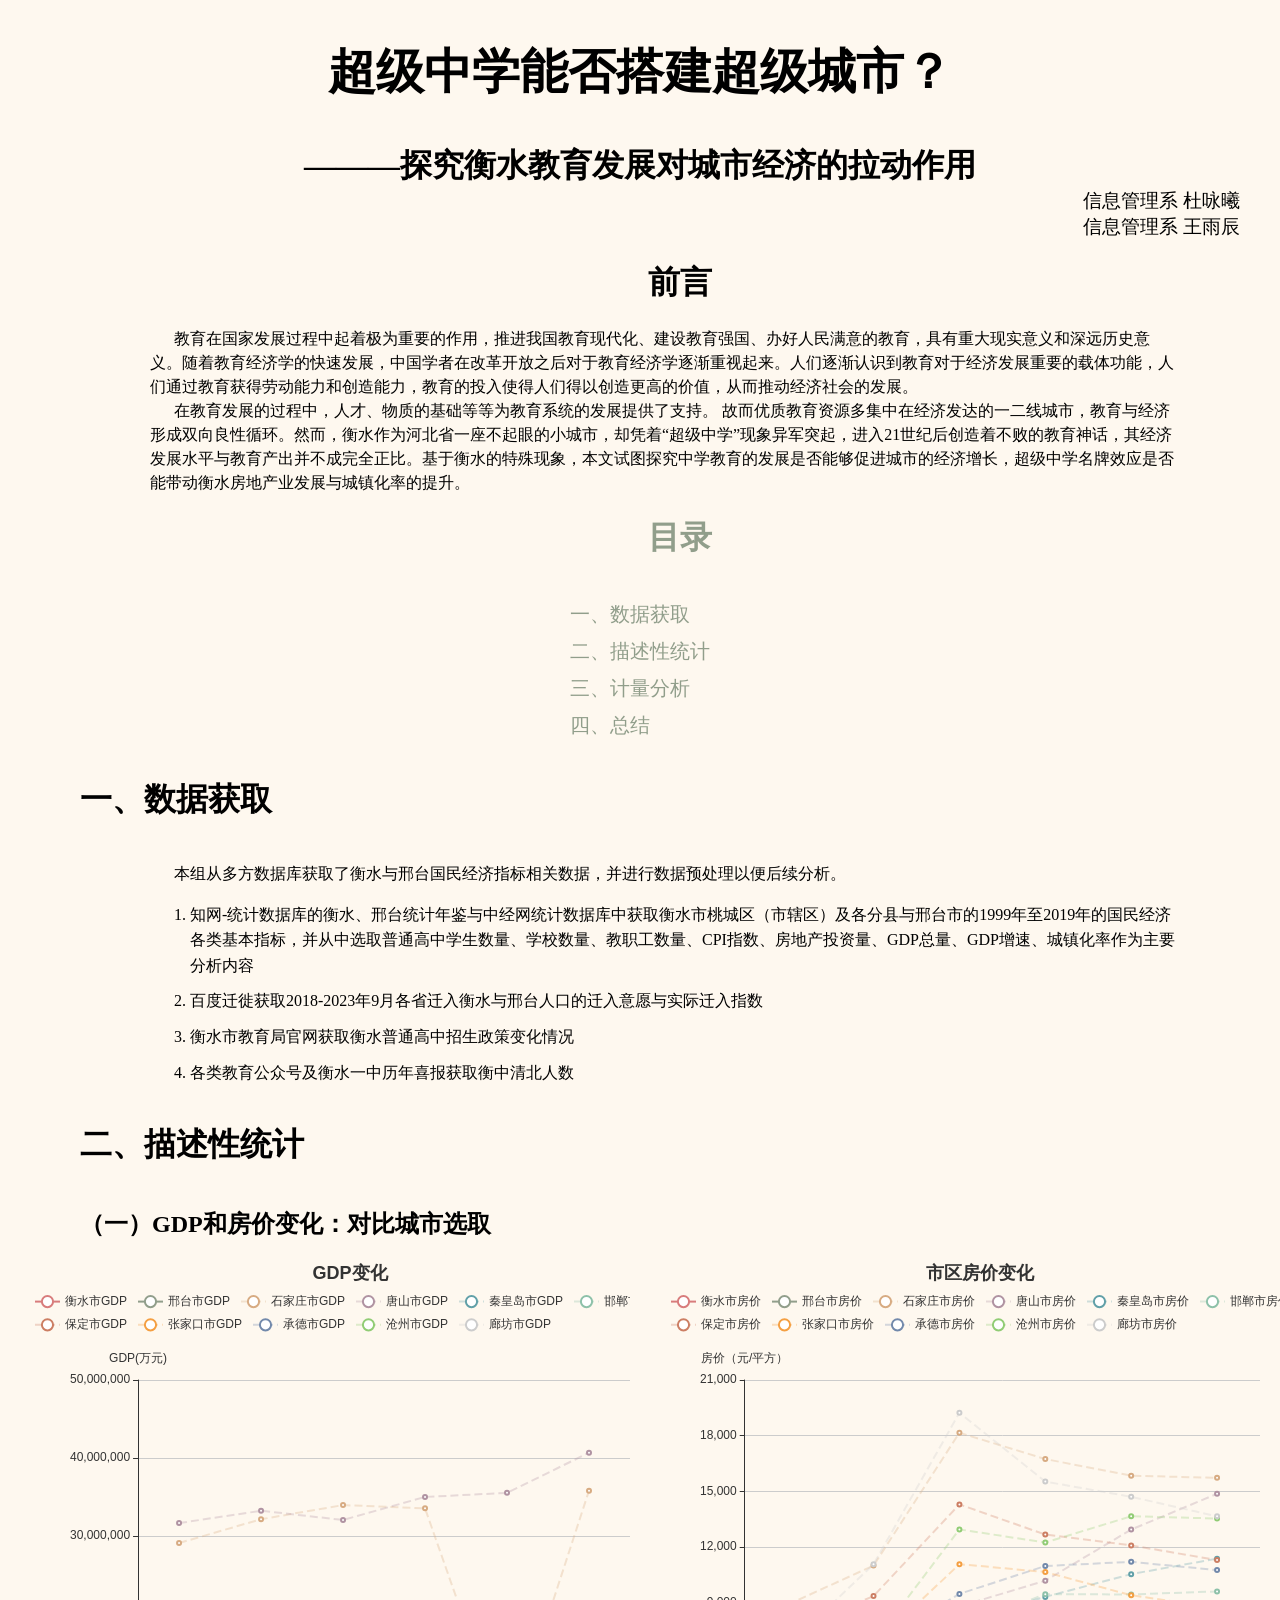
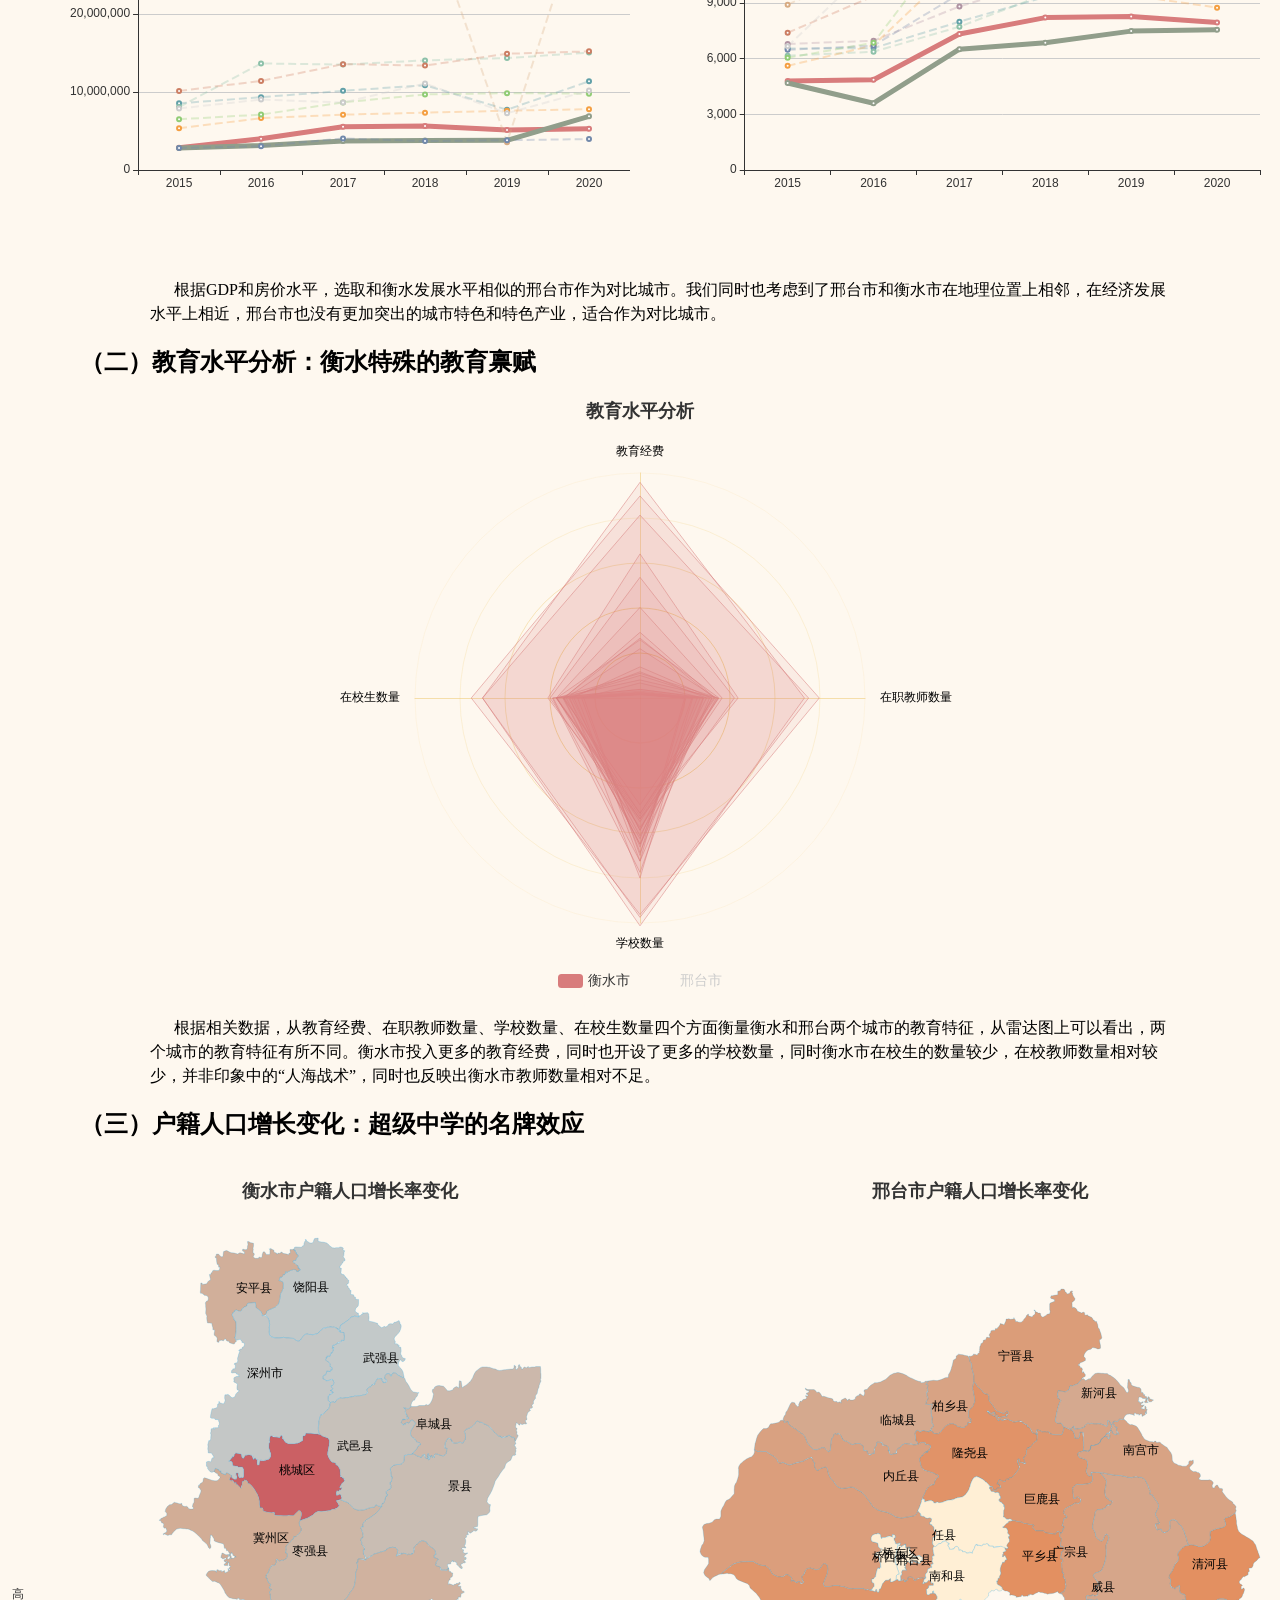
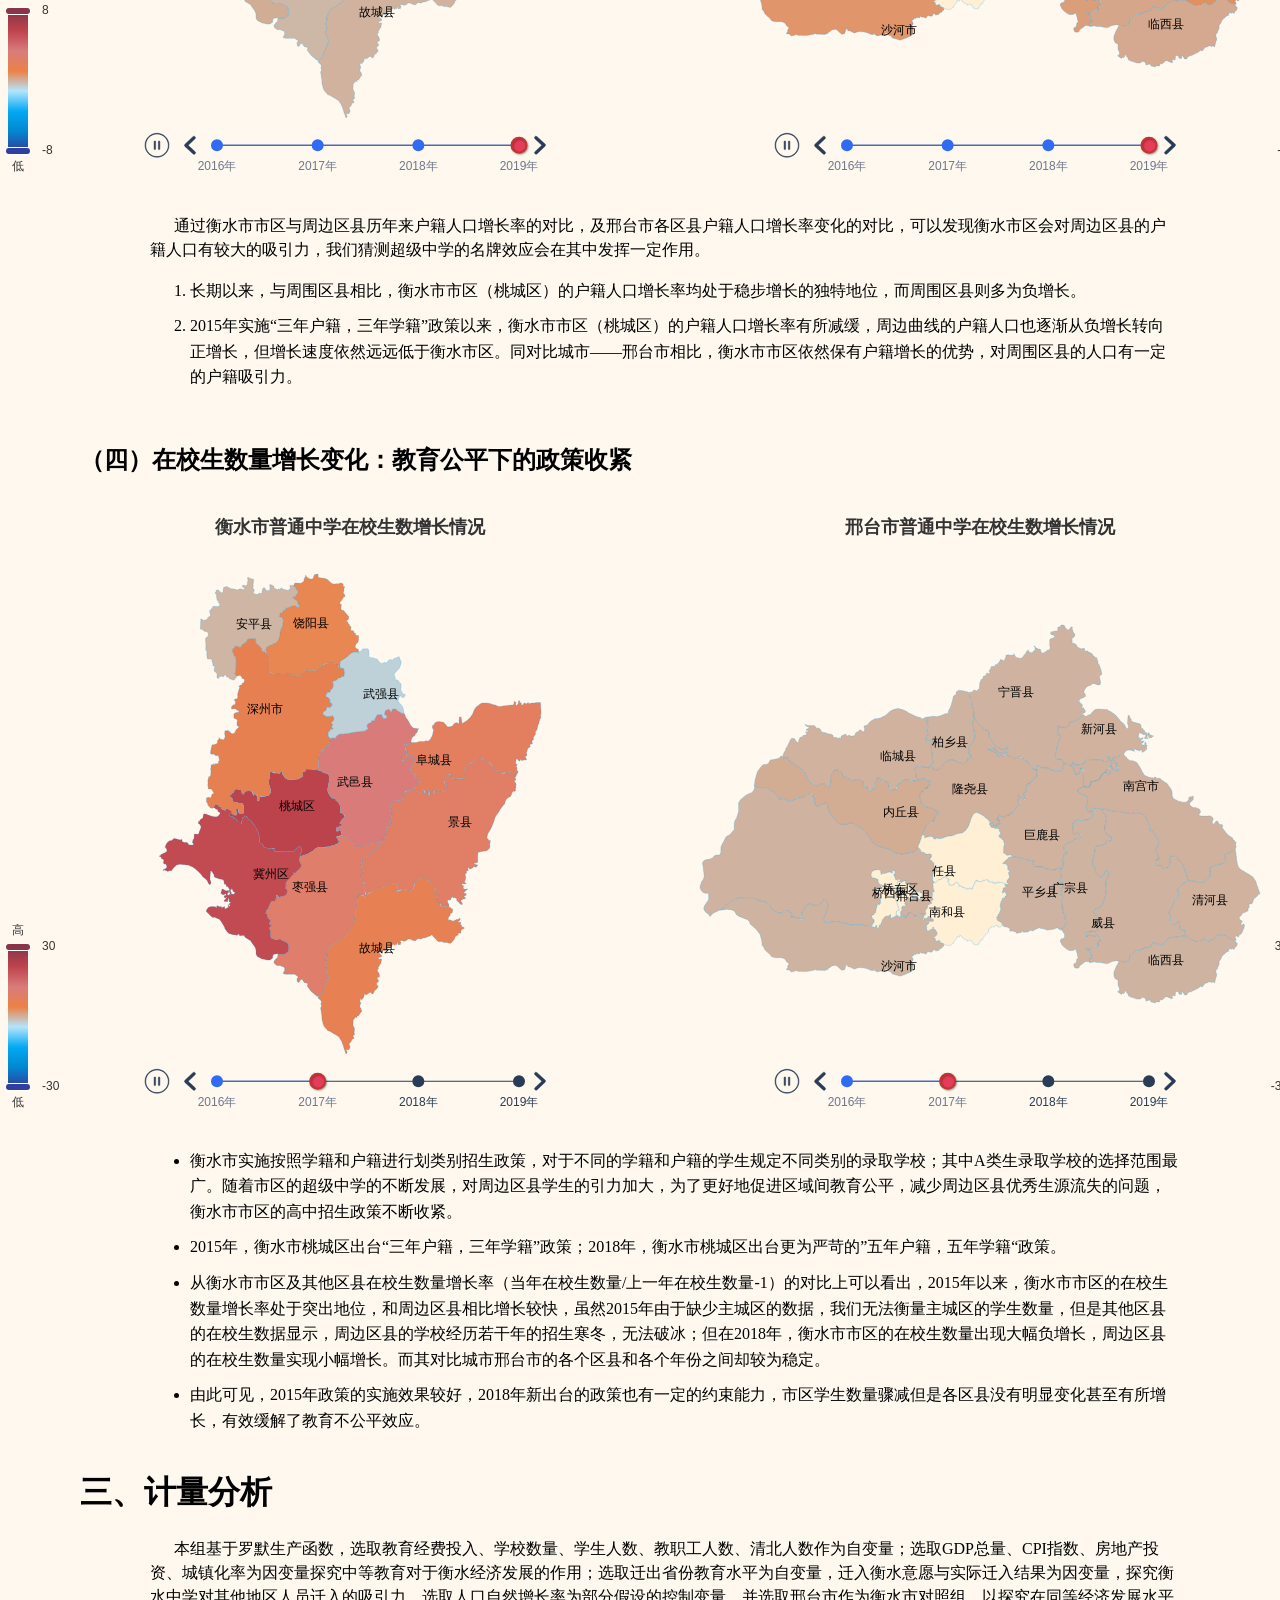
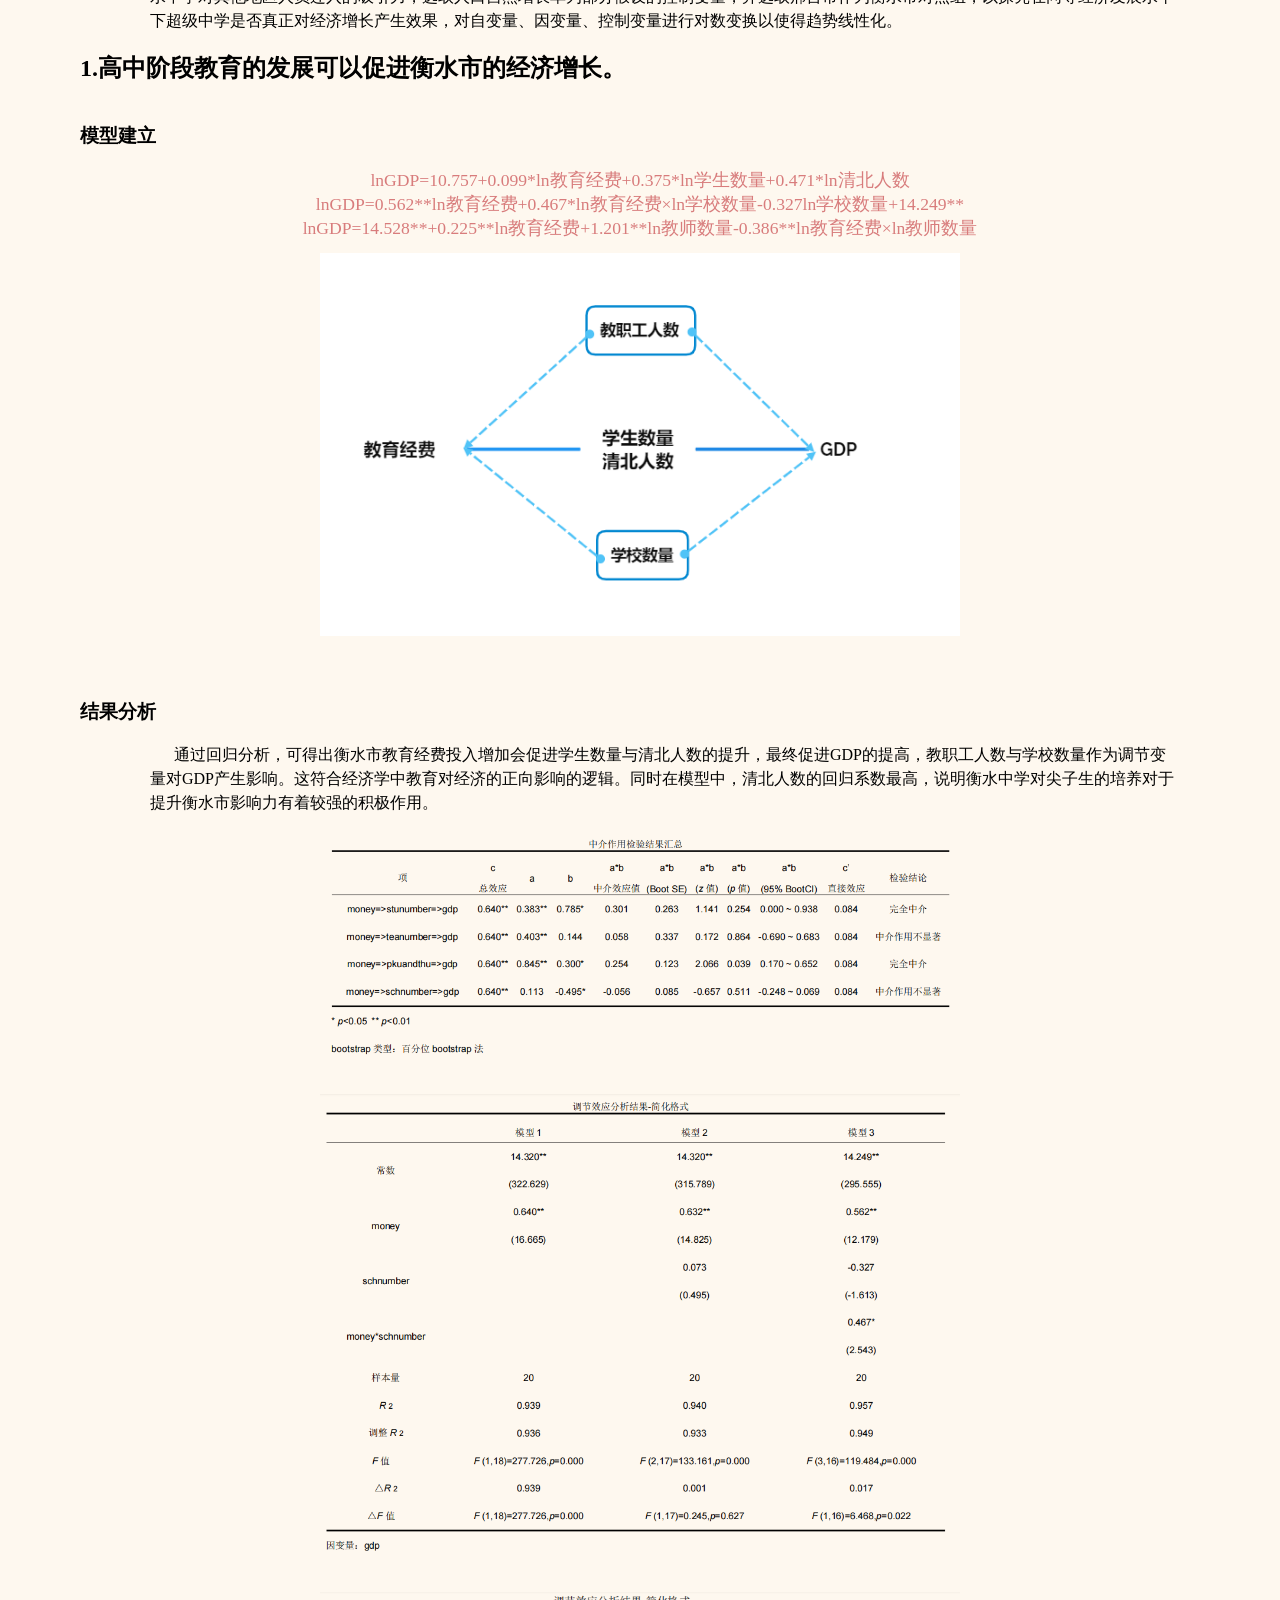
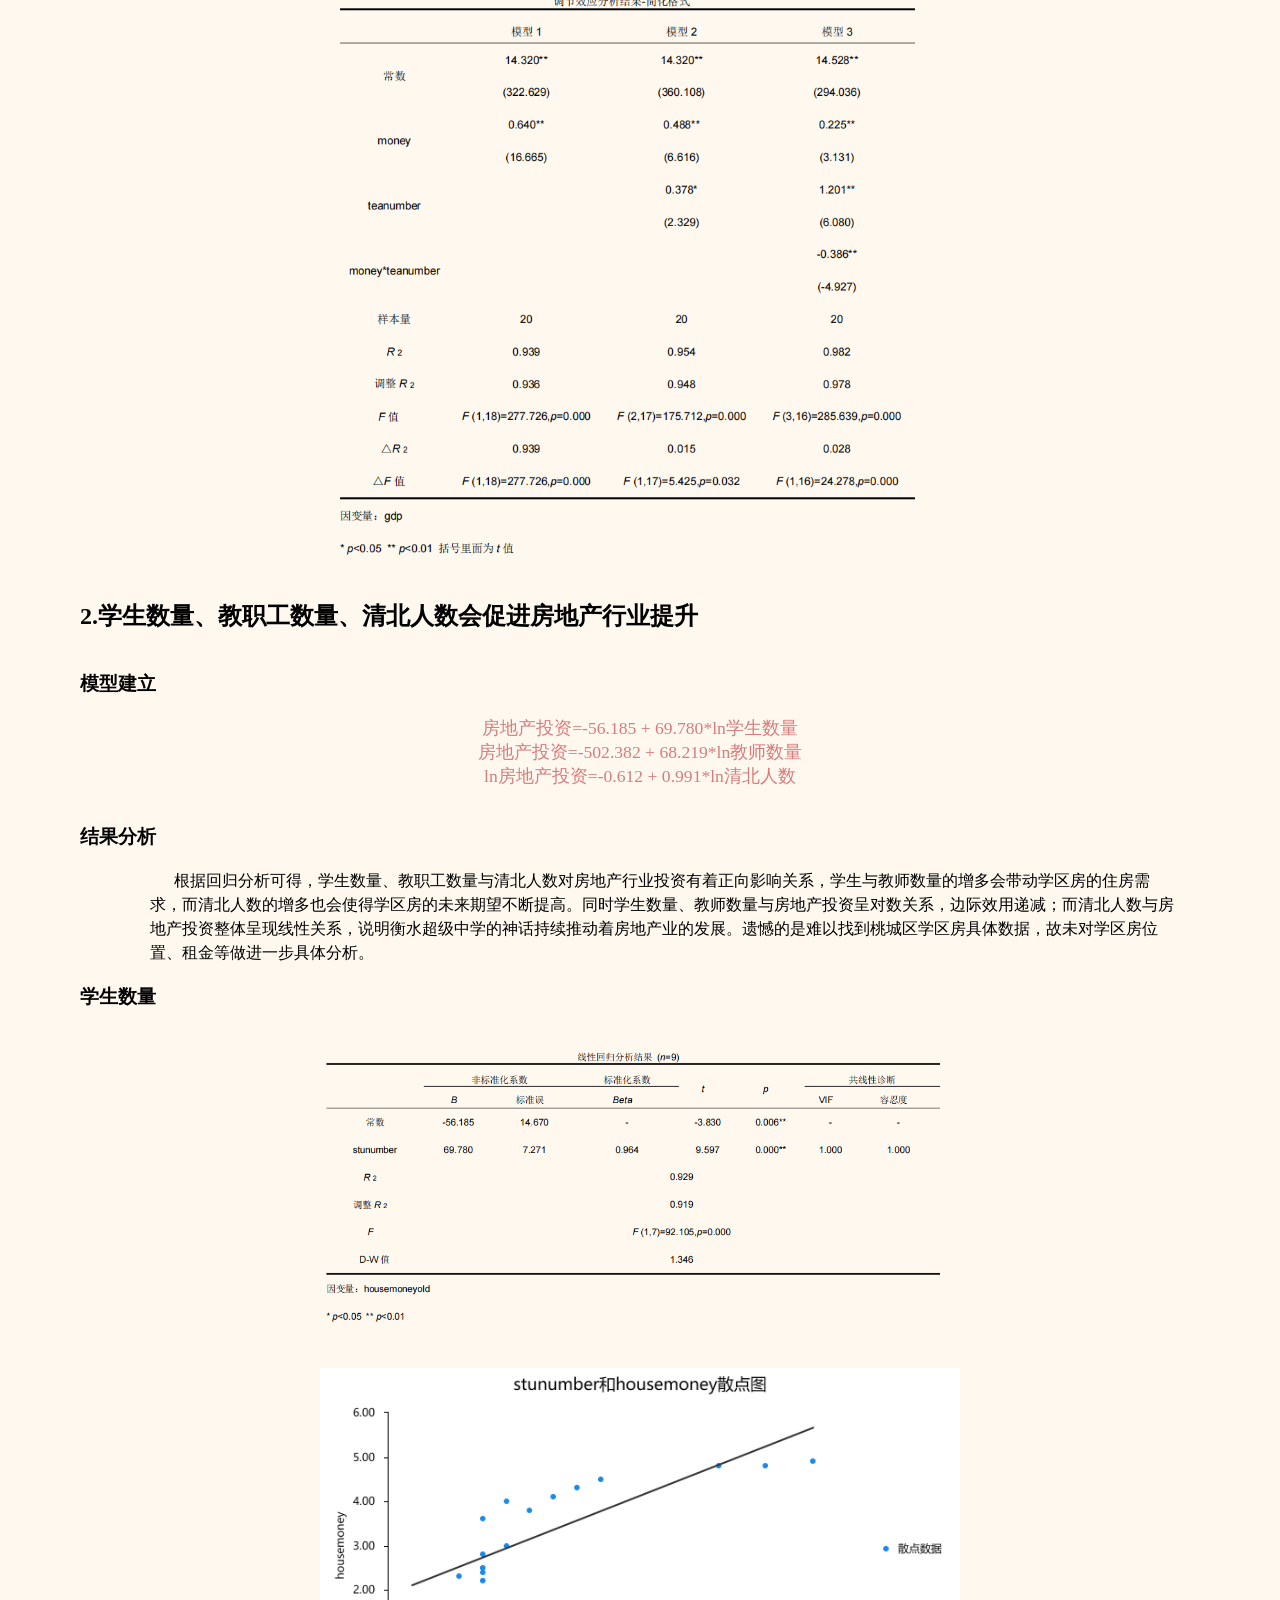
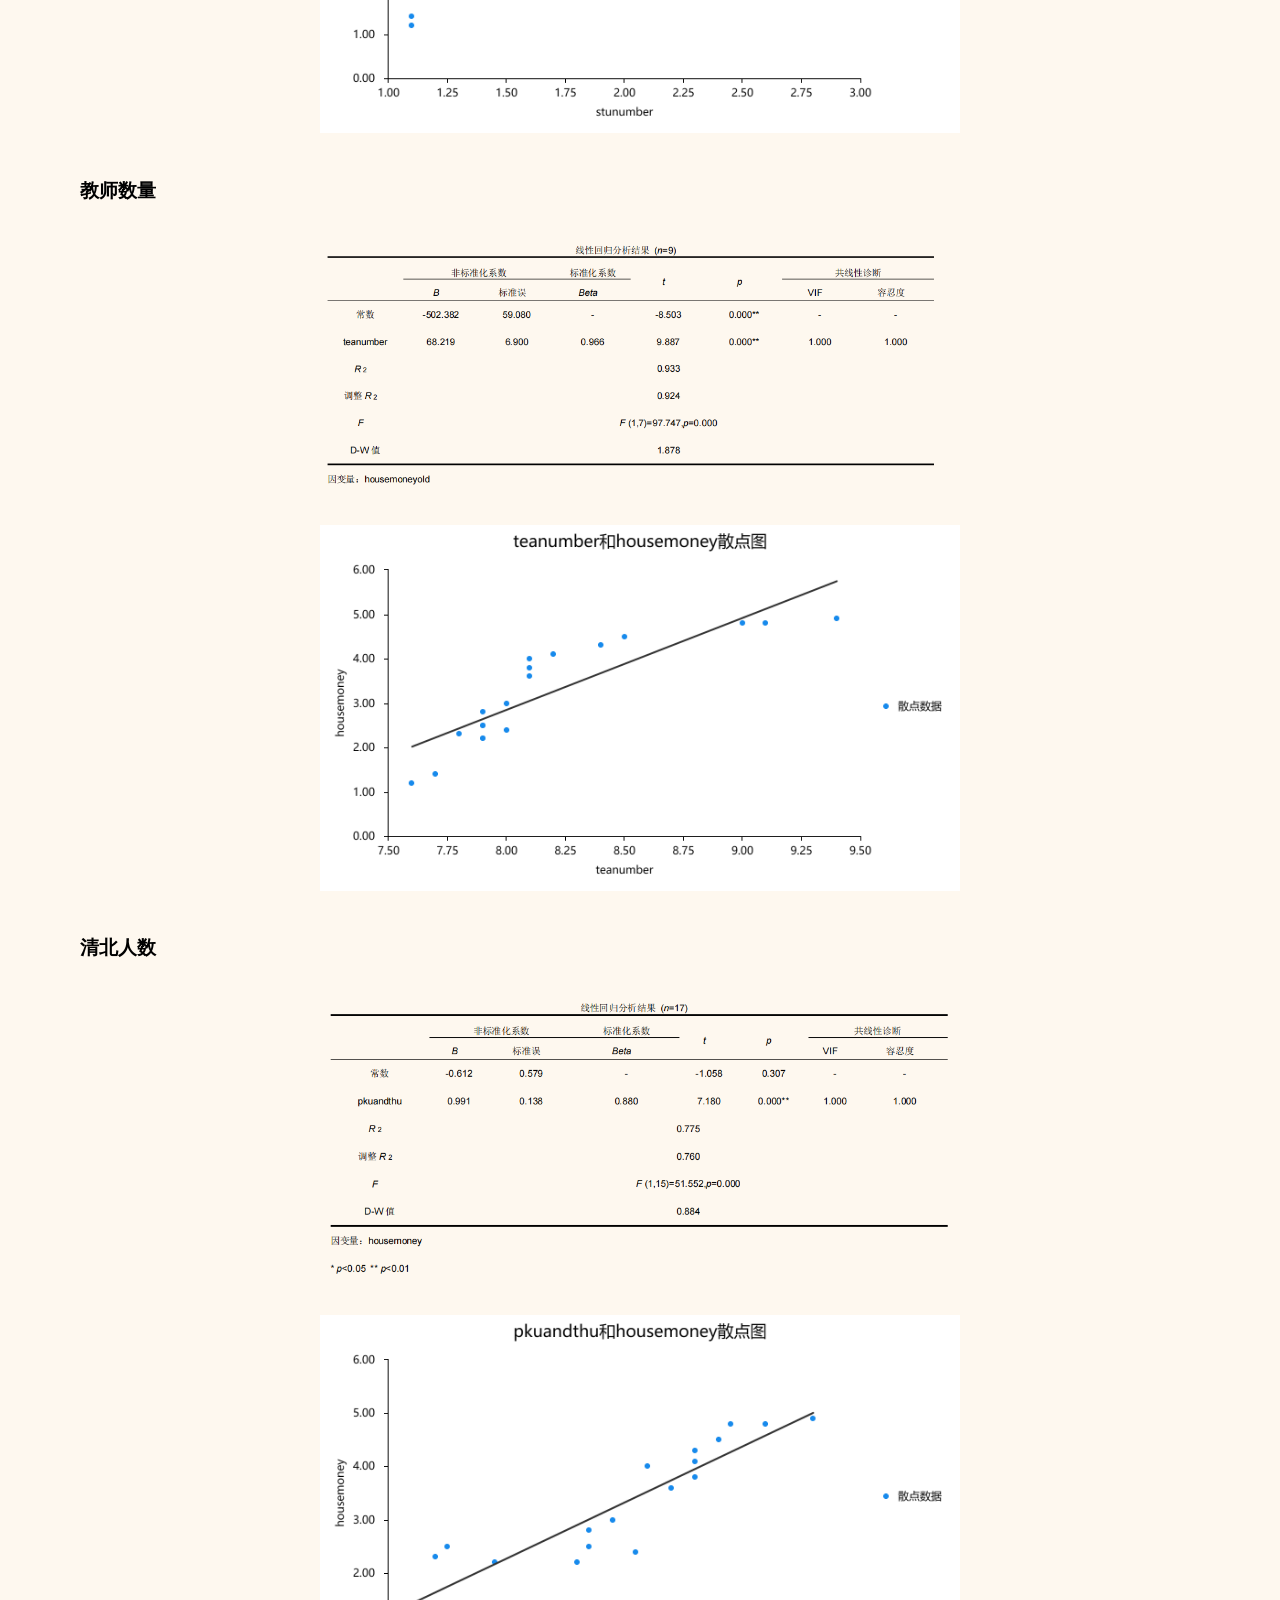
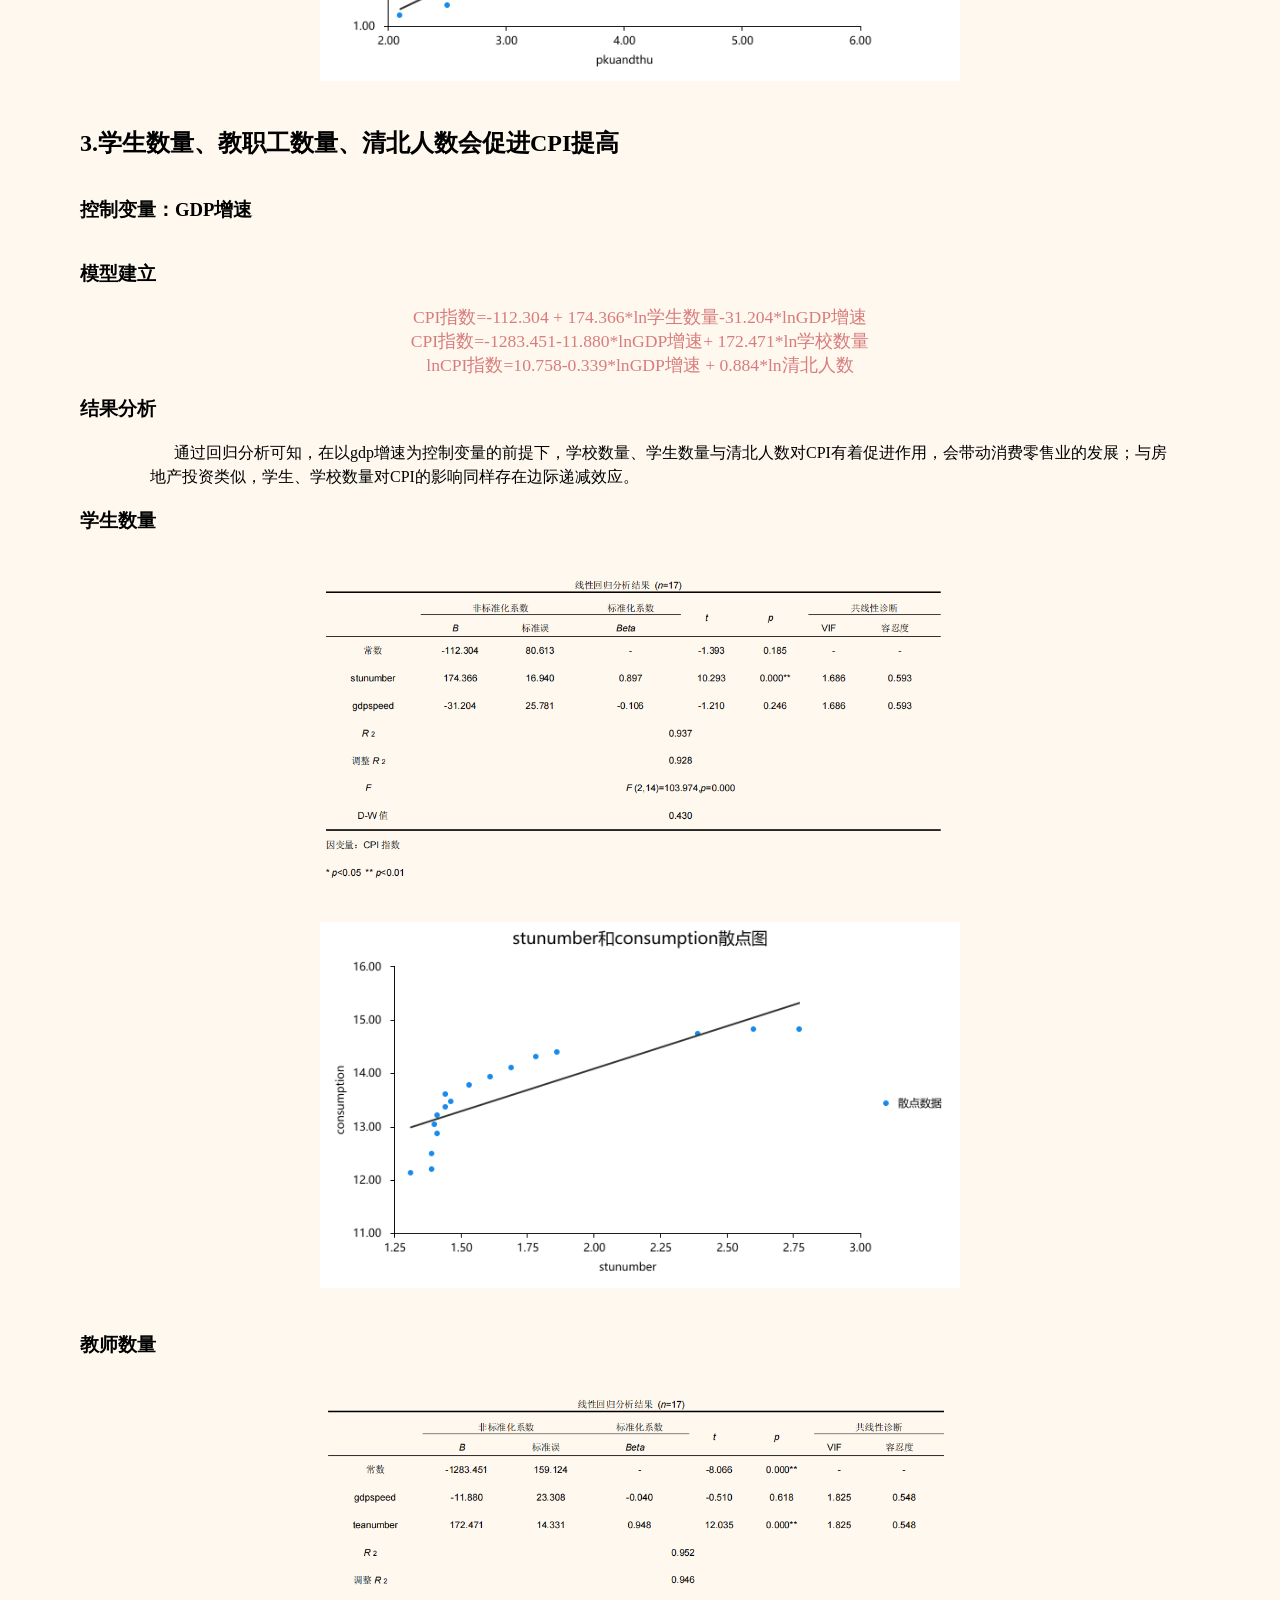
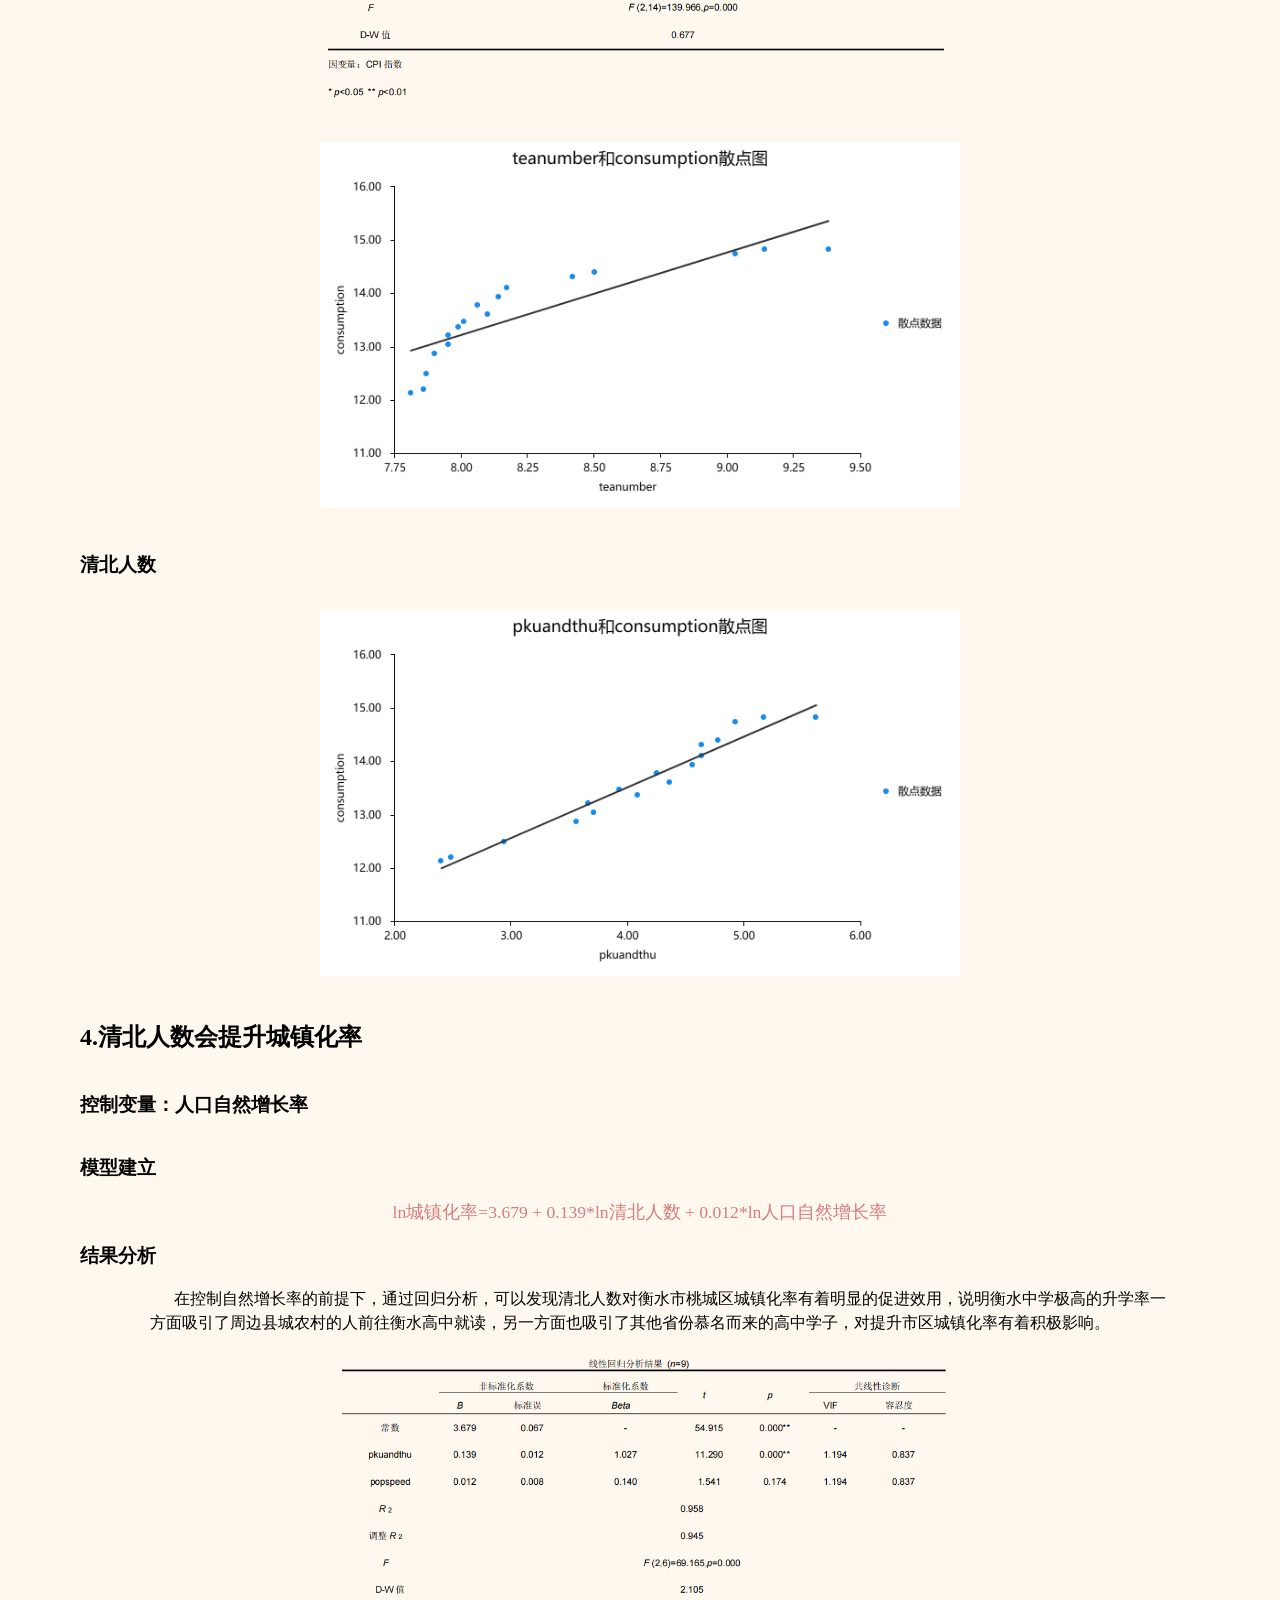
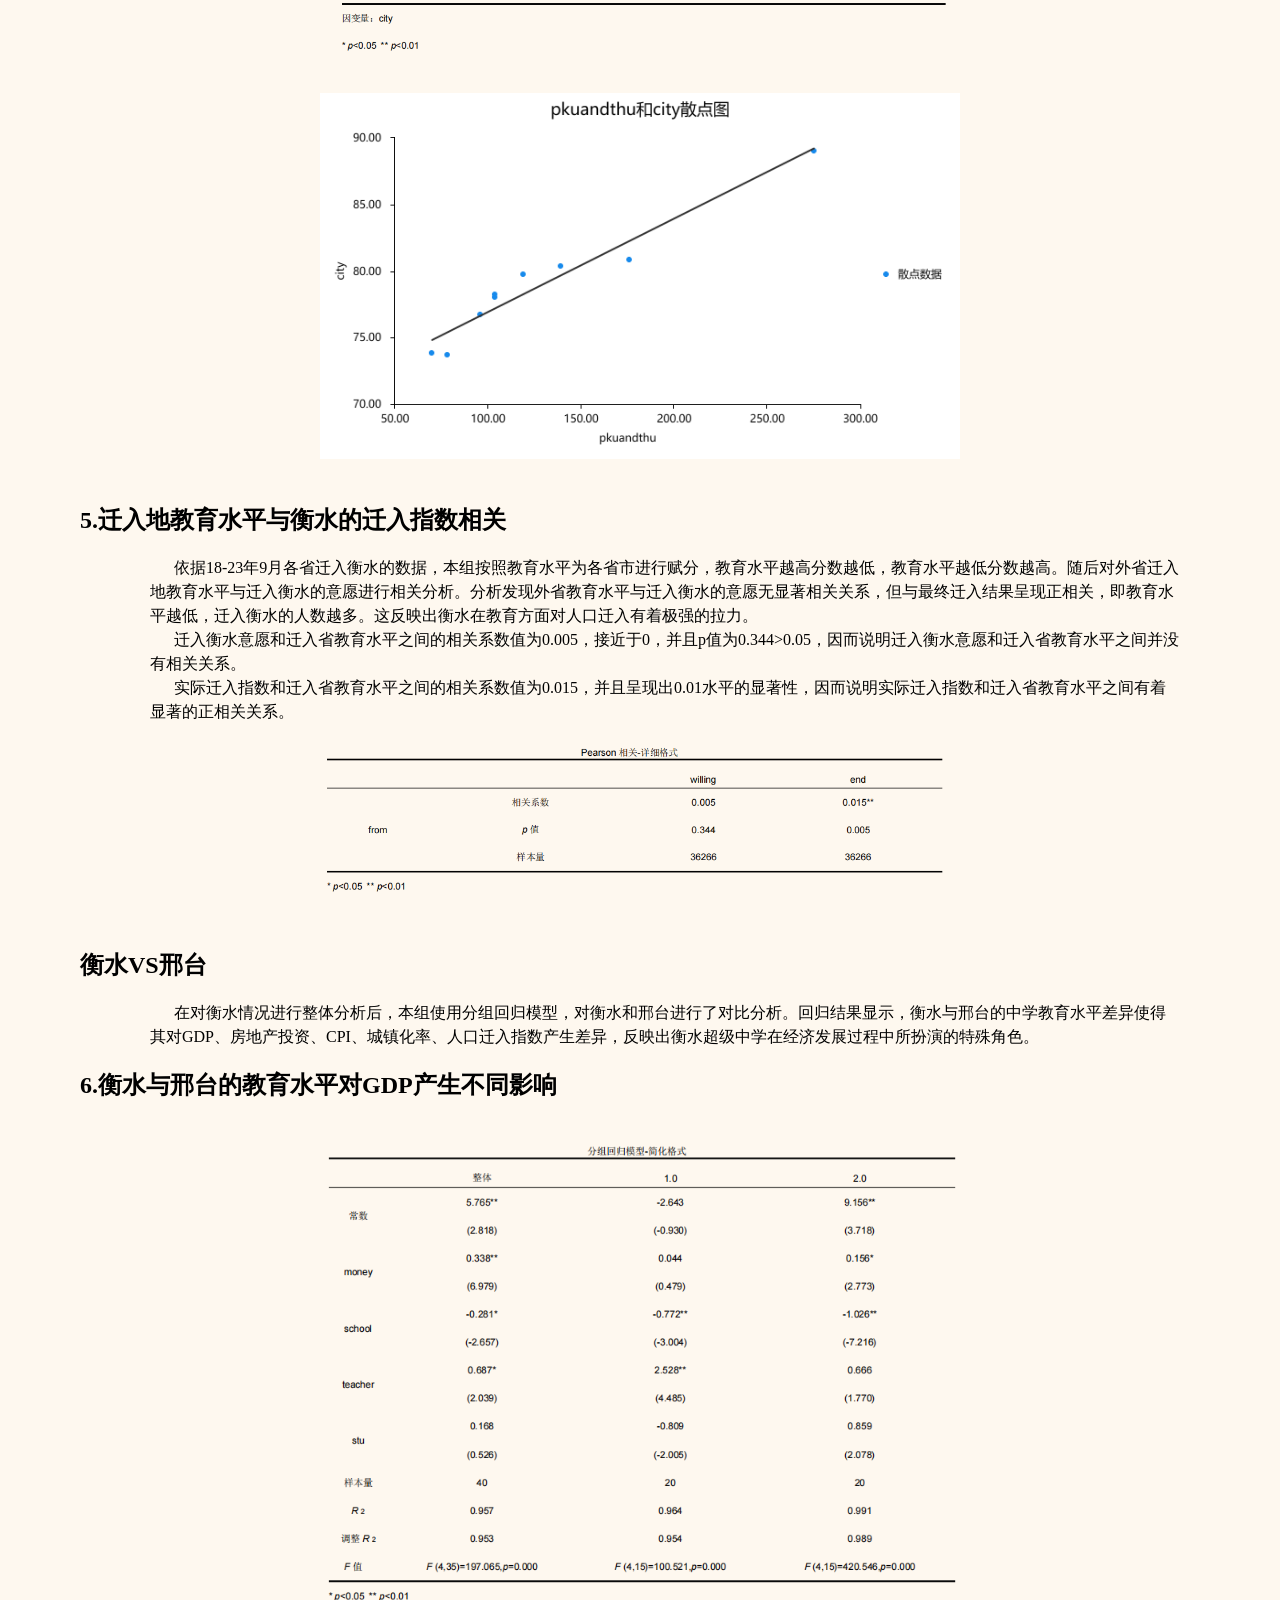
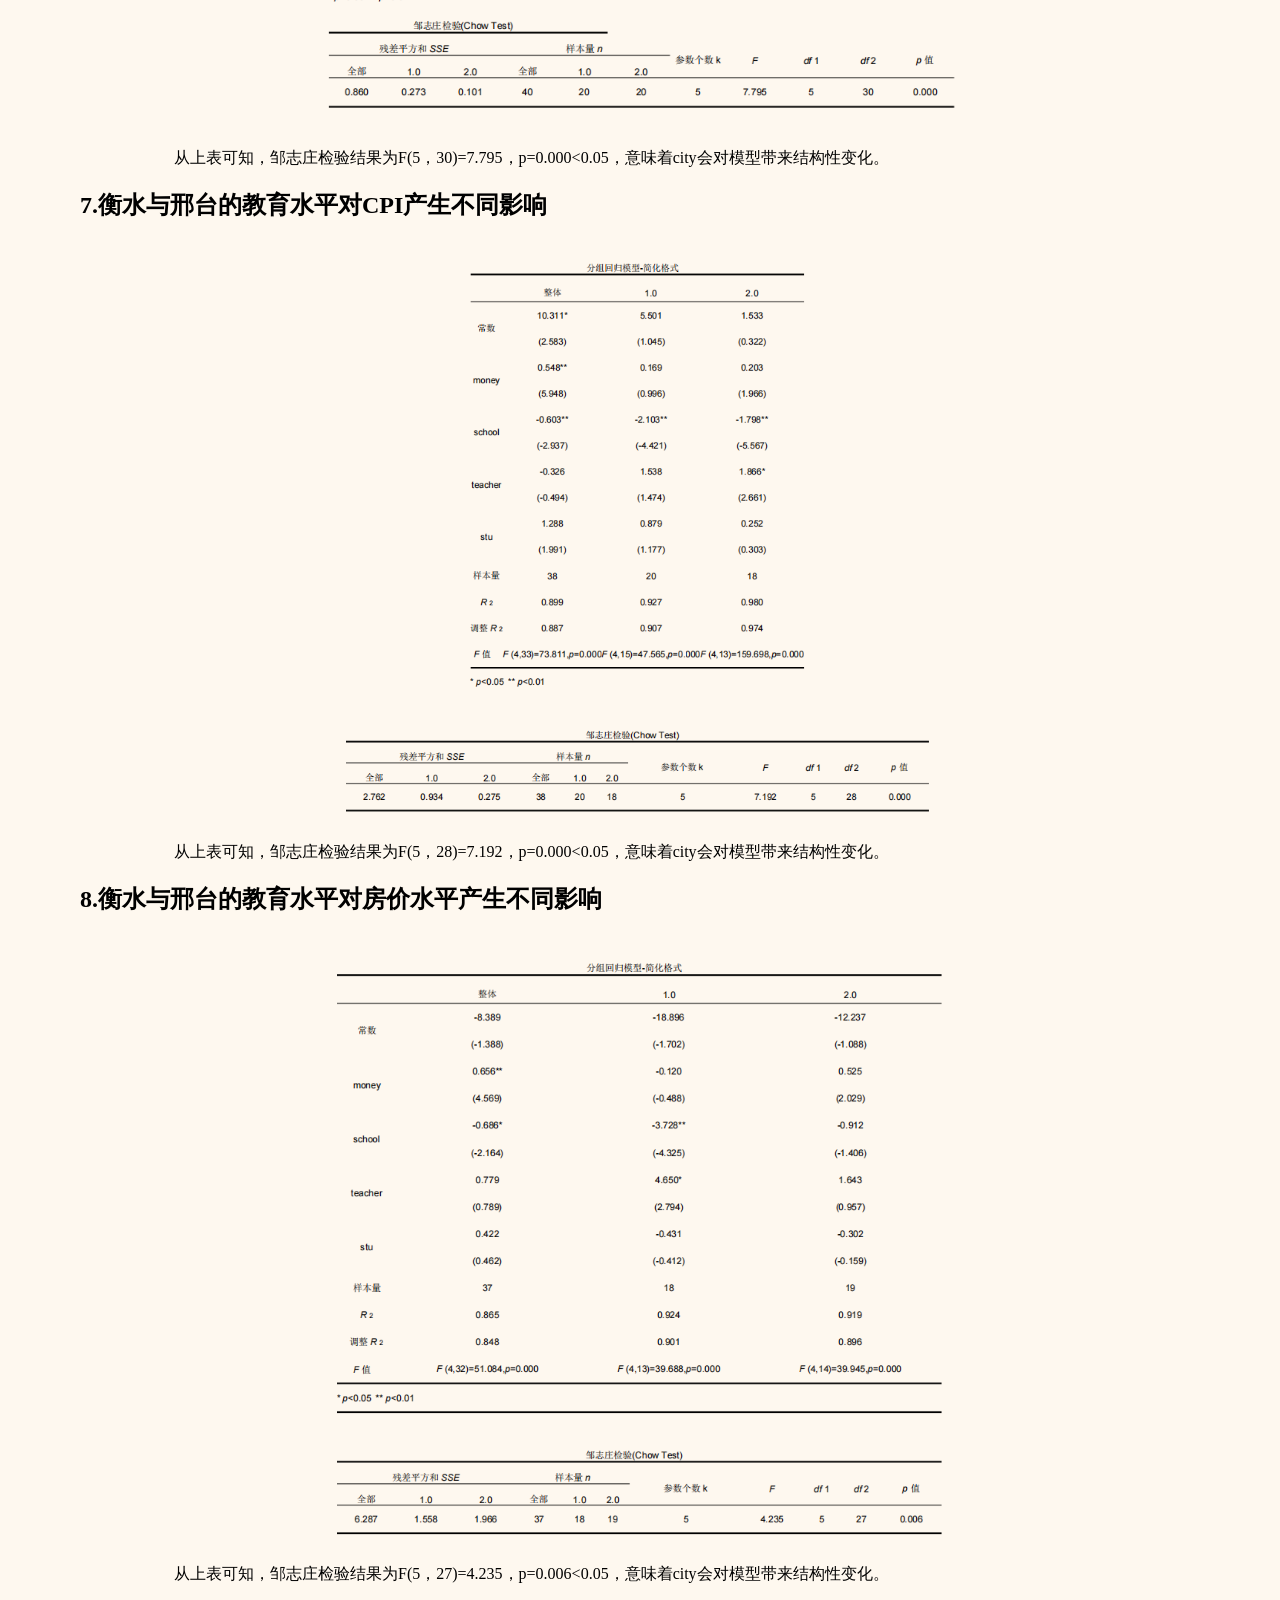
==== BLOG.html @ 6d288d76 "城市经济学初版blog第一次尝试" ====
<!DOCTYPE html>
<html lang="ch">
<head>
    <meta charset="UTF-8">
    <meta name="viewport" content="width=device-width, initial-scale=1.0">
    <meta http-equiv="X-UA-Compatible" content="ie=edge">
    <title>《城市经济学》课程报告</title>
    <link rel="stylesheet" href="BLOG.css"> <!-- 引入外部CSS文件 -->
    <script src="js/echarts.min.js"></script>   
    <script src="js/vintage.js"></script>   <!-- 引入echarts.js -->
    <script src="js/purple-passion.js"></script>   <!-- 引入echarts.js -->
    <!-- <script type="text/javascript" src="https://cdn.jsdelivr.net/npm/echarts/map/js/world.js"></script>     -->
    <script type="text/javascript" src="js/衡水.js"></script>
    <script type="text/javascript" src="js/邢台.js"></script>

</head>
 
<body>
    <div id="title_name">超级中学能否搭建超级城市？</div>
    <div id="title_name2">———探究衡水教育发展对城市经济的拉动作用</div>
    <div id="subtitle">信息管理系 杜咏曦</div>
    <div id="subtitle">信息管理系 王雨辰</div>
    <h1 style="text-align: center;">前言</h1>
    <div class="front_text">
        教育在国家发展过程中起着极为重要的作用，推进我国教育现代化、建设教育强国、办好人民满意的教育，具有重大现实意义和深远历史意义。随着教育经济学的快速发展，中国学者在改革开放之后对于教育经济学逐渐重视起来。人们逐渐认识到教育对于经济发展重要的载体功能，人们通过教育获得劳动能力和创造能力，教育的投入使得人们得以创造更高的价值，从而推动经济社会的发展。
    </div>
    <div class="front_text">在教育发展的过程中，人才、物质的基础等等为教育系统的发展提供了支持。
        故而优质教育资源多集中在经济发达的一二线城市，教育与经济形成双向良性循环。然而，衡水作为河北省一座不起眼的小城市，却凭着“超级中学”现象异军突起，进入21世纪后创造着不败的教育神话，其经济发展水平与教育产出并不成完全正比。基于衡水的特殊现象，本文试图探究中学教育的发展是否能够促进城市的经济增长，超级中学名牌效应是否能带动衡水房地产业发展与城镇化率的提升。</div>
    <h1 style="text-align: center;color:#919e8b;font-family: 楷体;">目录</h1>
    <div class="table">
    <nav>
        <ul>
          <li><a href="#section1">一、数据获取</a></li>
          <li><a href="#section2">二、描述性统计</a></li>
          <li><a href="#section3">三、计量分析</a></li>
          <li><a href="#section4">四、总结</a></li>
        </ul>
      </nav>
    </div>
    <h1 id="section1">一、数据获取</h1>
    <br>
    <div class="front_text">本组从多方数据库获取了衡水与邢台国民经济指标相关数据，并进行数据预处理以便后续分析。</div>
    <div class="content">
        <ol>
            <li>知网-统计数据库的衡水、邢台统计年鉴与中经网统计数据库中获取衡水市桃城区（市辖区）及各分县与邢台市的1999年至2019年的国民经济各类基本指标，并从中选取普通高中学生数量、学校数量、教职工数量、CPI指数、房地产投资量、GDP总量、GDP增速、城镇化率作为主要分析内容</li>
            <li>百度迁徙获取2018-2023年9月各省迁入衡水与邢台人口的迁入意愿与实际迁入指数</li>
            <li>衡水市教育局官网获取衡水普通高中招生政策变化情况</li>
            <li>各类教育公众号及衡水一中历年喜报获取衡中清北人数</li>
        </ol>
    </div>
    

    <h1 id="section2">二、描述性统计</h1>
    <h2>（一）GDP和房价变化：对比城市选取</h2>
    <!-- <div class='fig' id='GDP变化' style='width: 1100px; height: 600px'></div> -->
    <div class="container">
        <div class='fig_son' id="GDP变化" style='width: 700px; height: 600px'></div>
        <div class='fig_son' id="房价变化" style='width: 700px; height: 600px'></div>
    </div>
    <br>
    <div class="front_text">根据GDP和房价水平，选取和衡水发展水平相似的邢台市作为对比城市。我们同时也考虑到了邢台市和衡水市在地理位置上相邻，在经济发展水平上相近，邢台市也没有更加突出的城市特色和特色产业，适合作为对比城市。</div>
    <h2>（二）教育水平分析：衡水特殊的教育禀赋</h2>
    <div class='fig' id='教育水平分析' style='width: 1100px; height: 600px'></div>
    <br>
    <div class="front_text">根据相关数据，从教育经费、在职教师数量、学校数量、在校生数量四个方面衡量衡水和邢台两个城市的教育特征，从雷达图上可以看出，两个城市的教育特征有所不同。衡水市投入更多的教育经费，同时也开设了更多的学校数量，同时衡水市在校生的数量较少，在校教师数量相对较少，并非印象中的“人海战术”，同时也反映出衡水市教师数量相对不足。</div>
    <h2>（三）户籍人口增长变化：超级中学的名牌效应</h2>
    <br>
    <div class="container">
        <div class='fig_son' id="衡水户籍人口增长率变化" style='width: 700px; height: 600px'></div>
        <div class='fig_son' id="邢台户籍人口增长率变化" style='width: 700px; height: 600px'></div>
    </div>
    <br>
    <br>
    <div class="front_text">通过衡水市市区与周边区县历年来户籍人口增长率的对比，及邢台市各区县户籍人口增长率变化的对比，可以发现衡水市区会对周边区县的户籍人口有较大的吸引力，我们猜测超级中学的名牌效应会在其中发挥一定作用。</div>
    <div class="content">
        <ol>
            <li>长期以来，与周围区县相比，衡水市市区（桃城区）的户籍人口增长率均处于稳步增长的独特地位，而周围区县则多为负增长。</li>
            <li>2015年实施“三年户籍，三年学籍”政策以来，衡水市市区（桃城区）的户籍人口增长率有所减缓，周边曲线的户籍人口也逐渐从负增长转向正增长，但增长速度依然远远低于衡水市区。同对比城市——邢台市相比，衡水市市区依然保有户籍增长的优势，对周围区县的人口有一定的户籍吸引力。</li>
        </ol>
    </div>
    <br>

    <h2>（四）在校生数量增长变化：教育公平下的政策收紧</h2>
    <br>
    <div class="container">
        <div class='fig_son' id="衡水在校生增长变化" style='width: 700px; height: 600px'></div>
        <div class='fig_son' id="邢台在校生增长变化" style='width: 700px; height: 600px'></div>
    </div>
    <br>
    <div class="content">
        <ul>
            <li>衡水市实施按照学籍和户籍进行划类别招生政策，对于不同的学籍和户籍的学生规定不同类别的录取学校；其中A类生录取学校的选择范围最广。随着市区的超级中学的不断发展，对周边区县学生的引力加大，为了更好地促进区域间教育公平，减少周边区县优秀生源流失的问题，衡水市市区的高中招生政策不断收紧。</li>
            <li>2015年，衡水市桃城区出台“三年户籍，三年学籍”政策；2018年，衡水市桃城区出台更为严苛的”五年户籍，五年学籍“政策。</li>
            <li>从衡水市市区及其他区县在校生数量增长率（当年在校生数量/上一年在校生数量-1）的对比上可以看出，2015年以来，衡水市市区的在校生数量增长率处于突出地位，和周边区县相比增长较快，虽然2015年由于缺少主城区的数据，我们无法衡量主城区的学生数量，但是其他区县的在校生数据显示，周边区县的学校经历若干年的招生寒冬，无法破冰；但在2018年，衡水市市区的在校生数量出现大幅负增长，周边区县的在校生数量实现小幅增长。而其对比城市邢台市的各个区县和各个年份之间却较为稳定。</li>
            <li>由此可见，2015年政策的实施效果较好，2018年新出台的政策也有一定的约束能力，市区学生数量骤减但是各区县没有明显变化甚至有所增长，有效缓解了教育不公平效应。</li>
        </ul>
    </div>
    <h1 id="section3">三、计量分析</h1>
    <div class="front_text">本组基于罗默生产函数，选取教育经费投入、学校数量、学生人数、教职工人数、清北人数作为自变量；选取GDP总量、CPI指数、房地产投资、城镇化率为因变量探究中等教育对于衡水经济发展的作用；选取迁出省份教育水平为自变量，迁入衡水意愿与实际迁入结果为因变量，探究衡水中学对其他地区人员迁入的吸引力，选取人口自然增长率为部分假设的控制变量，并选取邢台市作为衡水市对照组，以探究在同等经济发展水平下超级中学是否真正对经济增长产生效果，对自变量、因变量、控制变量进行对数变换以使得趋势线性化。</div>
    <h2>1.高中阶段教育的发展可以促进衡水市的经济增长。</h2>
    <h3>模型建立</h3>
    <div class="import">lnGDP=10.757+0.099*ln教育经费+0.375*ln学生数量+0.471*ln清北人数</div>
    <div class="import">lnGDP=0.562**ln教育经费+0.467*ln教育经费×ln学校数量-0.327ln学校数量+14.249**</div>
    <div class="import">lnGDP=14.528**+0.225**ln教育经费+1.201**ln教师数量-0.386**ln教育经费×ln教师数量</div>
    <img src="./image/1新.png" alt="1.3" style="height: 15%; width:50% ;">
    <br>
    <h3>结果分析</h3>
    <div class="front_text">通过回归分析，可得出衡水市教育经费投入增加会促进学生数量与清北人数的提升，最终促进GDP的提高，教职工人数与学校数量作为调节变量对GDP产生影响。这符合经济学中教育对经济的正向影响的逻辑。同时在模型中，清北人数的回归系数最高，说明衡水中学对尖子生的培养对于提升衡水市影响力有着较强的积极作用。</div>
    <img src="./image/1.1.png" alt="1.1"style="height: 15%; width:50% ;">
    <img src="./image/1.2.png" alt="1.2"style="height: 15%; width:50% ;">
    <img src="./image/1.3.png" alt="1.3"style="height: 15%; width:50% ;">

    <h2>2.学生数量、教职工数量、清北人数会促进房地产行业提升</h2>
    <h3>模型建立</h3>
    <div class="import">房地产投资=-56.185 + 69.780*ln学生数量</div>
    <div class="import">房地产投资=-502.382 + 68.219*ln教师数量</div>
    <div class="import">ln房地产投资=-0.612 + 0.991*ln清北人数</div>
    <br>
    <h3>结果分析</h3>
    <div class="front_text">根据回归分析可得，学生数量、教职工数量与清北人数对房地产行业投资有着正向影响关系，学生与教师数量的增多会带动学区房的住房需求，而清北人数的增多也会使得学区房的未来期望不断提高。同时学生数量、教师数量与房地产投资呈对数关系，边际效用递减；而清北人数与房地产投资整体呈现线性关系，说明衡水超级中学的神话持续推动着房地产业的发展。遗憾的是难以找到桃城区学区房具体数据，故未对学区房位置、租金等做进一步具体分析。</div>
    <h3>学生数量</h3>
    <img src="./image/2.1.png" alt="1.2">
    <img src="./image/stunumber和housemoney散点图.png" alt="1.2" style="height: 15%; width:50% ;">
    <h3>教师数量</h3>
    <img src="./image/2.2.png" alt="1.2">
    <img src="./image/teanumber和housemoney散点图.png" alt="1.2" style="height: 15%; width:50% ;">
    <h3>清北人数</h3>
    <img src="./image/2.3.png" alt="1.2">
    <img src="./image/pkuandthu和housemoney散点图.png" alt="1.2" style="height: 15%; width:50% ;">
    
    <h2>3.学生数量、教职工数量、清北人数会促进CPI提高</h2>
    <h3>控制变量：GDP增速</h3>
    <h3>模型建立</h3>
    <div class="import">CPI指数=-112.304 + 174.366*ln学生数量-31.204*lnGDP增速</div>
    <div class="import">CPI指数=-1283.451-11.880*lnGDP增速+ 172.471*ln学校数量</div>
    <div class="import">lnCPI指数=10.758-0.339*lnGDP增速 + 0.884*ln清北人数</div>
    <h3>结果分析</h3>
    <div class="front_text">通过回归分析可知，在以gdp增速为控制变量的前提下，学校数量、学生数量与清北人数对CPI有着促进作用，会带动消费零售业的发展；与房地产投资类似，学生、学校数量对CPI的影响同样存在边际递减效应。</div>
    
    <h3>学生数量</h3>
    <img src="./image/3.1.png" alt="1.2">
    <img src="./image/stunumber和consumption散点图.png" alt="1.2" style="height: 15%; width:50% ;">
    <h3>教师数量</h3>
    <img src="./image/3.2.png" alt="1.2">
    <img src="./image/teanumber和consumption散点图.png" alt="1.2" style="height: 15%; width:50% ;">
    <h3>清北人数</h3>
    <img src="./image/pkuandthu和consumption散点图.png" alt="1.2" style="height: 15%; width:50% ;">
    <h2>4.清北人数会提升城镇化率</h2>
    <h3>控制变量：人口自然增长率</h3>
    <h3>模型建立</h3>
    <div class="import">ln城镇化率=3.679 + 0.139*ln清北人数 + 0.012*ln人口自然增长率</div>
    <h3>结果分析</h3>
    <div class="front_text">在控制自然增长率的前提下，通过回归分析，可以发现清北人数对衡水市桃城区城镇化率有着明显的促进效用，说明衡水中学极高的升学率一方面吸引了周边县城农村的人前往衡水高中就读，另一方面也吸引了其他省份慕名而来的高中学子，对提升市区城镇化率有着积极影响。</div>
    <img src="./image/4.png" alt="1.2">
    <img src="./image/pkuandthu和city散点图.png" alt="1.2" style="height: 15%; width:50% ;">
    <h2>5.迁入地教育水平与衡水的迁入指数相关</h2>
    <div class="front_text">依据18-23年9月各省迁入衡水的数据，本组按照教育水平为各省市进行赋分，教育水平越高分数越低，教育水平越低分数越高。随后对外省迁入地教育水平与迁入衡水的意愿进行相关分析。分析发现外省教育水平与迁入衡水的意愿无显著相关关系，但与最终迁入结果呈现正相关，即教育水平越低，迁入衡水的人数越多。这反映出衡水在教育方面对人口迁入有着极强的拉力。</div>
    <div class="front_text">迁入衡水意愿和迁入省教育水平之间的相关系数值为0.005，接近于0，并且p值为0.344>0.05，因而说明迁入衡水意愿和迁入省教育水平之间并没有相关关系。</div>
    <div class="front_text">实际迁入指数和迁入省教育水平之间的相关系数值为0.015，并且呈现出0.01水平的显著性，因而说明实际迁入指数和迁入省教育水平之间有着显著的正相关关系。</div>
    <img src="./image/5.png" alt="1.2">
    <h2>衡水VS邢台</h2>
    <div class="front_text">在对衡水情况进行整体分析后，本组使用分组回归模型，对衡水和邢台进行了对比分析。回归结果显示，衡水与邢台的中学教育水平差异使得其对GDP、房地产投资、CPI、城镇化率、人口迁入指数产生差异，反映出衡水超级中学在经济发展过程中所扮演的特殊角色。</div>

    <h2>6.衡水与邢台的教育水平对GDP产生不同影响</h2>
    <img src="./image/6.png" alt="1.2">
    <div class="front_text">从上表可知，邹志庄检验结果为F(5，30)=7.795，p=0.000<0.05，意味着city会对模型带来结构性变化。</div>

    <h2>7.衡水与邢台的教育水平对CPI产生不同影响</h2>
    <img src="./image/7.png" alt="1.2">

    <div class="front_text">从上表可知，邹志庄检验结果为F(5，28)=7.192，p=0.000<0.05，意味着city会对模型带来结构性变化。</div>

    <h2>8.衡水与邢台的教育水平对房价水平产生不同影响</h2>
    <img src="./image/8.png" alt="1.2">

    <div class="front_text">从上表可知，邹志庄检验结果为F(5，27)=4.235，p=0.006<0.05，意味着city会对模型带来结构性变化。</div>

    <h2>9.衡水与邢台的教育水平对城镇化率产生不同影响</h2>
    <img src="./image/9.png" alt="1.2">

    <div class="front_text">从上表可知，邹志庄检验结果为F(5，10)=5.508，p=0.011<0.05，意味着city会对模型带来结构性变化。</div>

    <h2>10.衡水与邢台的教育水平对人口迁入指数的影响</h2>
    <img src="./image/10.png" alt="1.2">

    <div class="front_text">从上表可知，邹志庄检验结果为F(2，38203)=3.433，p=0.032<0.05，意味着city会对模型带来结构性变化。</div>
    <h1 id="section4">四、总结</h1>
    <div class="front_text">综合分析可知，衡水桃城区全国顶尖的高中教育影响衡水市房地产投资与物价水平，最终作用于GDP增长，并使得衡水的产业结构与同等经济发展水平下的其他地区有着明显区别。在未来，衡水地区可以继续利用“超级中学”名片拉动GDP增长，但同时需要注意其影响的边际递减效应，若不能实现更高教育水平的人才培养与人才引进，超级高中对经济增长的效应始终有着其最高上限。唯有深化产业结构改革，留住人才，衡水才能在未来实现更高水平的经济发展。</div>
    <br>
    <br>
    <br>
    <br>
    <br>
    <br>
    <br>
    <br>
    <br>
    <br>
    <script>
        var myChart1 = echarts.init(document.getElementById('衡水户籍人口增长率变化'),'vintage');
        option1 = {
            baseOption: {
                timeline: {
                    //loop: false,        
                    axisType: 'category',
                    show: true,
                    autoPlay: true,
                    playInterval: 1500,
                    data: ['2016年', '2017年',  '2018年', '2019年']
                },
                title: {
                    text: '衡水市户籍人口增长率变化',
                    // subtext: '2016年',
                    x: 'center'
                },
                grid: { containLabel: true },
                dataRange: {
                    min: -8,
                    max: 8,
                    x: 'left',
                    y: 'bottom',
                    text: ['高', '低'], // 文本，默认为数值文本
                    calculable: true,
                    // color: ['#C40C0C','#C92416','#CB3D20','#CD552A','#CF6D34','#e6b600','#6F79C1','#6F79C1','#546EBB','#546EBB','#3963B5','#1E69B0','#005eaa']
                    // color: ['#C40C0C','#C92416','#CB3D20','#CD552A','#CF6D34','#e6b600','#A590CC','#8A84C6','#6F79C1','#546EBB','#3963B5','#1E69B0','#005eaa'],
                    // color: [ ,,,,',,],
                    color: [ '#893448','#bf444c','#d87c7c','#eb8146','#B3E5FC','#03A9F4','#0288D1','#303F9F']

                },
                toolbox: {
                    show: true,
                    orient: 'vertical',
                    x: 'right',
                    y: 'center',
                    feature: {
                        mark: { show: true },
                        dataView: { show: true, readOnly: false },
                        restore: { show: true },
                        saveAsImage: { show: true }
                    }
                },
                roamController: {
                    show: true,
                    x: 'right',
                    mapTypeControl: {
                        'yueyang': true
                    }
                },
                series: [
                    {
                    name: '地市名称',
                    type: 'map',
                    mapType: '衡水', /* // 自定义扩展图表类型 */
                    roam: false,
                    label: {
                        normal: {
                            show: true,
                        },
                        emphasis: {
                            show: true,
                        }
                    },
                    itemStyle: {
                        normal: {
                            borderWidth: 0.2, /* //区域边框宽度 */
                            borderColor: '#009fe8', /* //区域边框颜色 */
                            areaColor: "#ffefd5"
                        },
                        emphasis: {
                            areaColor: '#FFFFFF',
                        }
                    },
                    showLegendSymbol: true,
                    },
                ],
                tooltip: {
                    trigger: 'item'
                }
            },
                options:[
                //第一组    
                {
                    series: [{
                        title: {
                    subtext: '2016年',
                    x: 'center'
                },
                data: [
    { "name": "桃城区", "value": 7.46 },
    { "name": "冀州区", "value": -5.48 },
    { "name": "枣强县", "value": -0.36 },
    { "name": "武邑县", "value": 0.20 },
    { "name": "武强县", "value": -0.52 },
    { "name": "饶阳县", "value": 0.36 },
    { "name": "安平县", "value": 0.39 },
    { "name": "故城县", "value": 0.22 },
    { "name": "景县", "value": 0.25 },
    { "name": "阜城县", "value": 0.23 },
    { "name": "深州市", "value": 0.15 }
]


,
            }]

            },
            //第2组    
            {
                    series: [{
                        title: {
                    subtext: '2017年',
                    x: 'center'
                },
                data:[
    { "name": "桃城区", "value": 3.49 },
    { "name": "冀州区", "value": -0.83 },
    { "name": "枣强县", "value": -0.49 },
    { "name": "武邑县", "value": -1.42 },
    { "name": "武强县", "value": -0.63 },
    { "name": "饶阳县", "value": -0.65 },
    { "name": "安平县", "value": -0.43 },
    { "name": "故城县", "value": -0.72 },
    { "name": "景县", "value": -1.22 },
    { "name": "阜城县", "value": -0.38 },
    { "name": "深州市", "value": -1.25 }
]


            ,
            }]

            },//第3组    
                {
                    series: [{
                        title: {
                    subtext: '2018年',
                    x: 'center'
                },
                data: [
    { "name": "桃城区", "value": 4.15 },
    { "name": "冀州区", "value": -0.04 },
    { "name": "枣强县", "value": -0.07 },
    { "name": "武邑县", "value": -0.16 },
    { "name": "武强县", "value": -0.32 },
    { "name": "饶阳县", "value": -0.10 },
    { "name": "安平县", "value": 0.22 },
    { "name": "故城县", "value": -0.23 },
    { "name": "景县", "value": -0.20 },
    { "name": "阜城县", "value": -0.31 },
    { "name": "深州市", "value": -0.29 }
]


,
            }]

            },//第4组    
                {
                    series: [{
                        title: {
                    subtext: '2019年',
                    x: 'center'
                },
                data: [
    { "name": "桃城区", "value": 4.58 },
    { "name": "冀州区", "value": 0.14 },
    { "name": "枣强县", "value": -0.08 },
    { "name": "武邑县", "value": -0.31 },
    { "name": "武强县", "value": -0.50 },
    { "name": "饶阳县", "value": -0.50 },
    { "name": "安平县", "value": 0.09 },
    { "name": "故城县", "value": 0.03 },
    { "name": "景县", "value": -0.23 },
    { "name": "阜城县", "value": -0.12 },
    { "name": "深州市", "value": -0.46 }
]


,
            }]

            }
            ]
            },
        
        myChart1.setOption(option1);
        
        var myChart2 = echarts.init(document.getElementById('邢台户籍人口增长率变化'),'vintage');
        option2 = {
            baseOption: {
                timeline: {
                    //loop: false,        
                    axisType: 'category',
                    show: true,
                    autoPlay: true,
                    playInterval: 1500,
                    data: ['2016年', '2017年',  '2018年', '2019年']
                },
                title: {
                    text: '邢台市户籍人口增长率变化',
                    // subtext: '2016年',
                    x: 'center'
                },
                grid: { containLabel: true },
                dataRange: {
                    min: -8,
                    max: 8,
                    x: 'right',
                    y: 'bottom',
                    text: ['高', '低'], // 文本，默认为数值文本
                    calculable: true,
                    color: [ '#893448','#bf444c','#d87c7c','#eb8146','#B3E5FC','#03A9F4','#0288D1','#303F9F']

                    // color: ['#C40C0C','#C92416','#CB3D20','#CD552A','#CF6D34','#e6b600','#A590CC','#8A84C6','#6F79C1','#546EBB','#3963B5','#1E69B0','#005eaa']
                    // color: ['#C40C0C','#C92416','#CB3D20','#CD552A','#CF6D34','#e6b600','#6F79C1','#546EBB','#3963B5','#1E69B0','#005eaa']
                },
                toolbox: {
                    show: true,
                    orient: 'vertical',
                    x: 'right',
                    y: 'center',
                    feature: {
                        mark: { show: true },
                        dataView: { show: true, readOnly: false },
                        restore: { show: true },
                        saveAsImage: { show: true }
                    }
                },
                roamController: {
                    show: true,
                    x: 'right',
                    mapTypeControl: {
                        'yueyang': true
                    }
                },
                series: [
                    {
                    name: '地市名称',
                    type: 'map',
                    mapType: '邢台', /* // 自定义扩展图表类型 */
                    roam: false,
                    label: {
                        normal: {
                            show: true,
                        },
                        emphasis: {
                            show: true,
                        }
                    },
                    itemStyle: {
                        normal: {
                            borderWidth: 0.2, /* //区域边框宽度 */
                            borderColor: '#009fe8', /* //区域边框颜色 */
                            areaColor: "#ffefd5"
                        },
                        emphasis: {
                            areaColor: '#FFFFFF',
                        }
                    },
                    showLegendSymbol: true,
                    },
                ],
                tooltip: {
                    trigger: 'item'
                }
            },
                options:[
                //第一组    
                {
                    series: [{
                        title: {
                    text: '户籍人口增长率变化',
                    subtext: '2016年',
                    x: 'center'
                },
                data: [
    { "name": "沙河市", "value": 0.69 },
    { "name": "南宫市", "value": 0.84 },
    { "name": "临西县", "value": -0.38 },
    { "name": "清河县", "value": 1.90 },
    { "name": "巨鹿县", "value": 1.36 },
    { "name": "宁晋县", "value": 1.14 },
    { "name": "隆尧县", "value": 1.20 },
    { "name": "柏乡县", "value": 0.62 },
    { "name": "内丘县", "value": 0.91 },
    { "name": "临城县", "value": 0.68 },
    { "name": "邢台县", "value": 1.00 },
    { "name": "南和区", "value": 1.33 },
    { "name": "任泽区", "value": 1.31 },
    { "name": "信都区", "value": 1.26 },
    { "name": "襄都区", "value": 0.81 },
    { "name": "新河县", "value": 0.63 },
    { "name": "广宗县", "value": 1.28 },
    { "name": "平乡县", "value": 1.30 },
    { "name": "威县", "value": 0.96 }
]



,
            }]

            },
            //第2组    
            {
                    series: [{
                        title: {
                    text: '户籍人口增长率变化',
                    subtext: '2017年',
                    x: 'center'
                },
                data:[
    { "name": "沙河市", "value": 0.99 },
    { "name": "南宫市", "value": -0.45 },
    { "name": "临西县", "value": 0.37 },
    { "name": "清河县", "value": 0.74 },
    { "name": "巨鹿县", "value": 0.18 },
    { "name": "宁晋县", "value": 0.06 },
    { "name": "隆尧县", "value": 0.30 },
    { "name": "柏乡县", "value": -0.32 },
    { "name": "内丘县", "value": -0.01 },
    { "name": "临城县", "value": -0.75 },
    { "name": "邢台县", "value": -0.15 },
    { "name": "南和区", "value": 1.00 },
    { "name": "任泽区", "value": 0.45 },
    { "name": "信都区", "value": 0.54 },
    { "name": "襄都区", "value": 0.38 },
    { "name": "新河县", "value": -1.65 },
    { "name": "广宗县", "value": 0.18 },
    { "name": "平乡县", "value": 0.44 },
    { "name": "威县", "value": -0.09 }
]



            ,
            }]

            },//第3组    
                {
                    series: [{
                        title: {
                    text: '户籍人口增长率变化',
                    subtext: '2018年',
                    x: 'center'
                },
                data: [
    { "name": "沙河市", "value": 1.07 },
    { "name": "南宫市", "value": 0.50 },
    { "name": "临西县", "value": 0.41 },
    { "name": "清河县", "value": 1.06 },
    { "name": "巨鹿县", "value": 0.76 },
    { "name": "宁晋县", "value": 0.78 },
    { "name": "隆尧县", "value": 1.11 },
    { "name": "柏乡县", "value": 0.49 },
    { "name": "内丘县", "value": 0.59 },
    { "name": "临城县", "value": 0.53 },
    { "name": "邢台县", "value": 1.01 },
    { "name": "南和区", "value": 1.25 },
    { "name": "任泽区", "value": 0.96 },
    { "name": "信都区", "value": 1.40 },
    { "name": "襄都区", "value": 1.04 },
    { "name": "新河县", "value": 0.33 },
    { "name": "广宗县", "value": 0.58 },
    { "name": "平乡县", "value": 1.18 },
    { "name": "威县", "value": 0.56 }
]



,
            }]

            },//第4组    
                {
                    series: [{
                        title: {
                    text: '户籍人口增长率变化',
                    subtext: '2019年',
                    x: 'center'
                },
                data: [
    { "name": "沙河市", "value": 0.69 },
    { "name": "南宫市", "value": 0.36 },
    { "name": "临西县", "value": 0.23 },
    { "name": "清河县", "value": 0.80 },
    { "name": "巨鹿县", "value": 0.63 },
    { "name": "宁晋县", "value": 0.50 },
    { "name": "隆尧县", "value": 0.72 },
    { "name": "柏乡县", "value": 0.37 },
    { "name": "内丘县", "value": 0.40 },
    { "name": "临城县", "value": 0.24 },
    { "name": "邢台县", "value": 0.47 },
    { "name": "南和区", "value": 0.80 },
    { "name": "任泽区", "value": 0.74 },
    { "name": "信都区", "value": 0.90 },
    { "name": "襄都区", "value": 1.24 },
    { "name": "新河县", "value": 0.23 },
    { "name": "广宗县", "value": 0.48 },
    { "name": "平乡县", "value": 0.80 },
    { "name": "威县", "value": 0.29 }
]



,
            }]

            }
            ]
            },
        myChart2.setOption(option2);

        // 初始化 ECharts 实例
        var myChart3 = echarts.init(document.getElementById('GDP变化'),'vintage');
        // 指定图表的配置项和数据
        var option3 = {
            title: {
                text: 'GDP变化',
                x: 'center',
                top:0
            },
            grid: {
                top:"20%",
                // left: '3%',
                // right: '4%',
                // bottom: '3%',
                containLabel: true
            },
            legend: {top:30},
            tooltip: {
                trigger: 'axis',
                axisPointer: {
                // Use axis to trigger tooltip
                type: 'shadow' // 'shadow' as default; can also be 'line' or 'shadow'
                }
            },
            xAxis: {
                type: 'category',
                data: [2015,2016,2017,2018,2019,2020]
            },
            yAxis: [
                // {
                //     type: 'value',
                //     name: '房价(元/平方)'
                // },
                {
                    type: 'value',
                    name: 'GDP(万元)'
                }]
            ,
            series: [
                // {
            //     name: '衡水市桃城区房价',
            //     type: 'line',
            //     stack: 'total',
            //     yAxisIndex: 0, // 使用第一个纵坐标轴
            //     data: [4787,4857,7325,8205,8267,7939]
            // },{
            //     name: '邢台市邢台县房价',
            //     type: 'line',
            //     yAxisIndex: 0, // 使用第一个纵坐标轴
            //     data: [4683,3596,6508,6853,7479,7557]
            // },
            {
                name: '衡水市GDP',
                type: 'line',
                stack: 'total',
                // yAxisIndex: 1, // 使用第一个纵坐标轴
                lineStyle: {
                    width: 5 
                        // type: 'dashed' // 将折线类型设置为虚线
                    },
                // label: {
                //     show: true,     // 显示标签
                //     position: 'end', // 标签位置为折线末端
                //     formatter: '{a}', // 标签内容为折线的名称
                // },
                data: [2847740,3998117,5534965,5655215,5140000,5290000]
            },{
                name: '邢台市GDP',
                type: 'line',
                lineStyle: {
                    width: 5 
                        // type: 'dashed' // 将折线类型设置为虚线
                    },
                // yAxisIndex: 1, // 使用第一个纵坐标轴
                data: [2809714,3143341,3706907,3768126,3800000,6880000]
            },{
                name: '石家庄市GDP',
                type: 'line',
                lineStyle: {
                        opacity: 0.3,
                        // color:'#919e8b',
                        type: 'dashed' // 将折线类型设置为虚线
                    },
                // yAxisIndex: 1, // 使用第一个纵坐标轴
                data: [29098110,32148250,33962728,33547563,3569148,35810000]
            },{
                name: '唐山市GDP',
                type: 'line',
                lineStyle: {
                    opacity: 0.3,
                        // color:'#919e8b',
                        type: 'dashed' // 将折线类型设置为虚线
                    },
                // yAxisIndex: 1, // 使用第一个纵坐标轴
                data: [31653208 ,	33238336 	,32053543 	,35006953 ,	35530000 ,	40680000 ]
            },{
                name: '秦皇岛市GDP',
                type: 'line',
                lineStyle: {opacity: 0.3,
                        // color:'#919e8b',
                        type: 'dashed' // 将折线类型设置为虚线
                    },
                // yAxisIndex: 1, // 使用第一个纵坐标轴
                data: [8546085 ,	9340031 	,10146857 	,10875854 	,7730000 	,11370000  ]
            },{
                name: '邯郸市GDP',
                type: 'line',
                lineStyle: {opacity: 0.3,
                        // color:'#919e8b',
                        type: 'dashed' // 将折线类型设置为虚线
                    },
                // yAxisIndex: 1, // 使用第一个纵坐标轴
                data: [8077260 ,	13663695 ,	13518281 	,14053640 ,	14350000 ,	15050000 ]
            },{
                name: '保定市GDP',
                type: 'line',
                lineStyle: {opacity: 0.3,
                        // color:'#919e8b',
                        type: 'dashed' // 将折线类型设置为虚线
                    },
                // yAxisIndex: 1, // 使用第一个纵坐标轴
                data: [10144200 ,	11416800 	,13573500 ,	13388000 	,14903100 ,	15210000 ]
            },{
                name: '张家口市GDP',
                type: 'line',
                lineStyle: {opacity: 0.3,
                        // color:'#919e8b',
                        type: 'dashed' // 将折线类型设置为虚线
                    },
                // yAxisIndex: 1, // 使用第一个纵坐标轴
                data: [5345487, 	6652782 ,	7093733 ,	7354610 ,	7600000 ,	7800000  ]
            },{
                name: '承德市GDP',
                type: 'line',
                lineStyle: {opacity: 0.3,
                        // color:'#919e8b',
                        type: 'dashed' // 将折线类型设置为虚线
                    },
                // yAxisIndex: 1, // 使用第一个纵坐标轴
                data: [2830610 ,	3051752 	,4045897 ,	3705943 ,	3830000 	,3960000 ]
            },{
                name: '沧州市GDP',
                type: 'line',
                lineStyle: {opacity: 0.3,
                        // color:'#919e8b',
                        type: 'dashed' // 将折线类型设置为虚线
                    },
                // yAxisIndex: 1, // 使用第一个纵坐标轴
                data: [6503098 ,	7104329 	,8667928 	,9687831 ,	9850000 	,9780000 ]
            },{
                name: '廊坊市GDP',
                type: 'line',
                lineStyle: {opacity: 0.3,
                        // color:'#919e8b',
                        type: 'dashed' // 将折线类型设置为虚线
                    },
                // yAxisIndex: 1, // 使用第一个纵坐标轴
                data: [7892526 ,	9031261 ,	8648469 ,	11096938 ,	7270000 ,	10180000  ]
            }
        ]
        };
        // 使用刚指定的配置项和数据显示图表
        myChart3.setOption(option3);
        var myChart4 = echarts.init(document.getElementById('教育水平分析'),'vintage');  
        // 这里你需要定义dataBJ, dataSH, dataGZ这三个变量，它们应该包含对应城市的数据  
        var dataHS = [  
                [7373, 5, 56, 2778, 1],  
                [8462, 5.55, 58, 2853, 2],  
                [9396, 5.87, 53, 3232, 3],  
                [11397, 6.23, 64, 3287, 4],  
                [12956, 6.86, 52, 3567, 5],  
                [15340, 7.39, 50, 3750, 6],  
                [19142, 7.79, 62, 3958, 7],  
                [18939, 7.73, 58, 4325, 8],  
                [33383, 5.2, 55, 3927, 9],  
                [50090, 6.79, 52, 4480, 10],  
                [58333, 6.33, 47, 4141, 11],  
                [69112, 6.06, 47, 4479, 12],  
                [109546, 6.56, 49, 4750, 13],  
                [145951, 6.73, 41, 4665, 14],  
                [132920, 6.82, 38, 4607, 15],  
                [40101, 7.45, 42, 4834, 16],  
                [54943, 7.41, 44, 4872, 17],  
                [129340, 7.4, 41, 4911, 18],  
                [201304, 7.45, 43, 5111, 19],  
                [268205, 8, 46, 5872, 20],  
                [320193, 8.19, 43, 6106, 21],  
                [479244, 14, 81, 10230, 22],  
                [406421, 14, 78, 10490, 23],  
                [449047, 15, 77, 11156, 24]  
            ];  
        var dataXT =[  
    [6882, 3, 32, 2004, 1],  
    [7515, 3.11, 31, 2191, 2],  
    [null, 3.4, 32, 2274, 3], // 假设缺失的值为 null  
    [10696, 3.72, 33, 2465, 4],  
    [11373, 4.02, 31, 2594, 5],  
    [12867, 4.01, 27, 2614, 6],  
    [15235, 4.11, 24, 2709, 7],  
    [16362, 4.06, 23, 2827, 8],  
    [21741, 4.09, 22, 2824, 9],  
    [32301, 4.2, 21, 2959, 10],  
    [42851, 4.31, 21, 3005, 11],  
    [55456, 4.23, 20, 3279, 12],  
    [78984, 4.64, 21, 3156, 13],  
    [87738, 5, 22, 3440, 14],  
    [79390, 5.42, 21, 3536, 15],  
    [37737, 5.95, 24, 4553, 16],  
    [106478, 6.41, 27, 4915, 17],  
    [170851, 10.94, 46, 8349, 18],  
    [193465, 13.49, 49, 9342, 19],  
    [209071, 15, 52, 10953, 20],  
    [255615, 15.93, 54, 11887, 21],  
    [247206, 16, 56, 12608, 22],  
    [232426, 17, 55, 13338, 23],  
    [266906, 17, 59, 12976, 24]  
]; 
        var lineStyle = {
            width: 1,
            opacity: 0.5
            };
        // 你提供的配置对象  
        var option4 = {
                // backgroundColor: '#161627',
                title: {
                    text: '教育水平分析',
                    left: 'center',
                },
                legend: {
                    bottom: 5,
                    data: ['衡水市', '邢台市'],
                    itemGap: 20,
                    textStyle: {
                    fontSize: 14
                    },
                    selectedMode: 'single'
                },
                radar: {
                    indicator: [
                    { name: '教育经费', max: 500000 },
                    { name: '在校生数量', max: 20 },
                    { name: '学校数量', max: 80 },
                    { name: '在职教师数量', max: 14000 },
                    ],
                    shape: 'circle',
                    splitNumber: 5,
                    axisName: {
                    color: '"#b093a2"'
                    },
                    splitLine: {
                    lineStyle: {
                        color: [
                        'rgba(238, 197, 102, 0.1)',
                        'rgba(238, 197, 102, 0.2)',
                        'rgba(238, 197, 102, 0.4)',
                        'rgba(238, 197, 102, 0.6)',
                        'rgba(238, 197, 102, 0.8)',
                        'rgba(238, 197, 102, 1)'
                        ].reverse()
                    }
                    },
                    splitArea: {
                    show: false
                    },
                    axisLine: {
                    lineStyle: {
                        color: 'rgba(238, 197, 102, 0.5)'
                    }
                    }
                },
                series: [
                    {
                    name: '衡水市',
                    type: 'radar',
                    lineStyle: lineStyle,
                    data: dataHS,
                    symbol: 'none',
                    itemStyle: {
                        color: '#d87c7c'
                    },
                    areaStyle: {
                        opacity: 0.1
                    }
                    },
                    {
                    name: '邢台市',
                    type: 'radar',
                    lineStyle: lineStyle,
                    data: dataXT,
                    symbol: 'none',
                    itemStyle: {
                        color: '#919e8b'
                    },
                    areaStyle: {
                        opacity: 0.05
                    }
                    }
                ]};
  
        
        // 使用刚指定的配置项和数据显示图表。  
        myChart4.setOption(option4);  
        var myChart5 = echarts.init(document.getElementById('衡水在校生增长变化'),'vintage');

        option5 = {
            baseOption: {
                timeline: {
                    //loop: false,        
                    axisType: 'category',
                    show: true,
                    autoPlay: true,
                    playInterval: 3000,
                    data: ['2016年', '2017年',  '2018年', '2019年']
                },
                title: {
                    text: '衡水市普通中学在校生数增长情况',
                    // subtext: '2016年',
                    x: 'center'
                },
                grid: { containLabel: true },
                dataRange: {
                    min: -30,
                    max: 30,
                    x: 'left',
                    y: 'bottom',
                    text: ['高', '低'], // 文本，默认为数值文本
                    calculable: true,
                    color: [ '#893448','#bf444c','#d87c7c','#eb8146','#B3E5FC','#03A9F4','#0288D1','#303F9F']

                    // color: ['#C40C0C','#C92416','#CB3D20','#CD552A','#CF6D34','#e6b600','#6F79C1','#546EBB','#3963B5','#1E69B0','#005eaa']
                },
                toolbox: {
                    show: true,
                    orient: 'vertical',
                    x: 'right',
                    y: 'center',
                    feature: {
                        mark: { show: true },
                        dataView: { show: true, readOnly: false },
                        restore: { show: true },
                        saveAsImage: { show: true }
                    }
                },
                roamController: {
                    show: true,
                    x: 'right',
                    mapTypeControl: {
                        'yueyang': true
                    }
                },
                series: [
                    {
                    name: '地市名称',
                    type: 'map',
                    mapType: '衡水', /* // 自定义扩展图表类型 */
                    roam: false,
                    label: {
                        normal: {
                            show: true,
                        },
                        emphasis: {
                            show: true,
                        }
                    },
                    itemStyle: {
                        normal: {
                            borderWidth: 0.2, /* //区域边框宽度 */
                            borderColor: '#009fe8', /* //区域边框颜色 */
                            areaColor: "#ffefd5"
                        },
                        emphasis: {
                            areaColor: '#FFFFFF',
                        }
                    },
                    showLegendSymbol: true,
                    },
                ],
                tooltip: {
                    trigger: 'item'
                }
            },
                options:[
                //第一组    
                {
                    series: [{
                        title: {
                    text: '普通中学在校生数增长情况',
                    subtext: '2016年',
                    x: 'center'
                },
                data: [
                    { name: '桃城区', value: 9.10 },
                    { name: '冀州区', value: 15.89 },
                    { name: '枣强县', value: 9.90 },
                    { name: '武邑县', value: 4.79 },
                    { name: '武强县', value: -5.91 },
                    { name: '饶阳县', value: -0.14 },
                    { name: '安平县', value: 14.33 },
                    { name: '故城县', value: 6.81 },
                    { name: '景县', value: 8.17 },
                    { name: '阜城县', value: 3.66 },
                    { name: '深州市', value: 2.90 },
                ]
        ,
            }]

            },
            //第2组    
            {
                    series: [{
                        title: {
                    text: '普通中学在校生数增长情况',
                    subtext: '2017年',
                    x: 'center'
                },
                data:[
                { "name": "桃城区", "value": 21.98 },
                { "name": "冀州区", "value": 20.52 },
                { "name": "枣强县", "value": 10.18 },
                { "name": "武邑县", "value": 12.35 },
                { "name": "武强县", "value": -2.59 },
                { "name": "饶阳县", "value": 3.77 },
                { "name": "安平县", "value": -0.13 },
                { "name": "故城县", "value": 6.13 },
                { "name": "景县", "value": 9.42 },
                { "name": "阜城县", "value": 8.03 },
                { "name": "深州市", "value": 5.98 }
            ]
            ,
            }]

            },//第3组    
                {
                    series: [{
                        title: {
                    text: '普通中学在校生数增长情况',
                    subtext: '2018年',
                    x: 'center'
                },
                data: [
        { "name": "桃城区", "value": -30.74 },
        { "name": "冀州区", "value": 2.87 },
        { "name": "枣强县", "value": 4.32 },
        { "name": "武邑县", "value": 14.03 },
        { "name": "武强县", "value": 1.15 },
        { "name": "饶阳县", "value": 6.87 },
        { "name": "安平县", "value": 19.24 },
        { "name": "故城县", "value": 8.92 },
        { "name": "景县", "value": 1.91 },
        { "name": "阜城县", "value": 11.34 },
        { "name": "深州市", "value": 6.17 }
        ]
        ,
            }]

            },//第4组    
                {
                    series: [{
                        title: {
                    text: '普通中学在校生数增长情况',
                    subtext: '2019年',
                    x: 'center'
                },
                data: [
                { "name": "桃城区", "value": 3.64 },
                { "name": "冀州区", "value": -10.46 },
                { "name": "枣强县", "value": 5.64 },
                { "name": "武邑县", "value": 13.83 },
                { "name": "武强县", "value": 2.32 },
                { "name": "饶阳县", "value": 8.27 },
                { "name": "安平县", "value": 32.11 },
                { "name": "故城县", "value": 7.25 },
                { "name": "景县", "value": 11.99 },
                { "name": "阜城县", "value": 3.05 },
                { "name": "深州市", "value": 4.84 }
            ]
        ,
            }]

            }
            ]
            },
                
        myChart5.setOption(option5);

        var myChart6 = echarts.init(document.getElementById('邢台在校生增长变化'),'vintage');

        option6 = {
            baseOption: {
                timeline: {
                    //loop: false,        
                    axisType: 'category',
                    show: true,
                    autoPlay: true,
                    playInterval: 3000,
                    data: ['2016年', '2017年',  '2018年', '2019年']
                },
                title: {
                    text: '邢台市普通中学在校生数增长情况',
                    // subtext: '2016年',
                    x: 'center'
                },
                grid: { containLabel: true },
                dataRange: {
                    min: -30,
                    max: 30,
                    x: 'right',
                    y: 'bottom',
                    text: ['高', '低'], // 文本，默认为数值文本
                    calculable: true,
                    color: [ '#893448','#bf444c','#d87c7c','#eb8146','#B3E5FC','#03A9F4','#0288D1','#303F9F']

                    // color: ['#C40C0C','#C92416','#CB3D20','#CD552A','#CF6D34','#e6b600','#6F79C1','#546EBB','#3963B5','#1E69B0','#005eaa']
                    // color: [ '#919e8b','#f6efa6','#d88273','#eb8146','#d87c7c','#bf444c','#893448']

                },
                toolbox: {
                    show: true,
                    orient: 'vertical',
                    x: 'right',
                    y: 'center',
                    feature: {
                        mark: { show: true },
                        dataView: { show: true, readOnly: false },
                        restore: { show: true },
                        saveAsImage: { show: true }
                    }
                },
                roamController: {
                    show: true,
                    x: 'right',
                    mapTypeControl: {
                        'yueyang': true
                    }
                },
                series: [
                    {
                    name: '地市名称',
                    type: 'map',
                    mapType: '邢台', /* // 自定义扩展图表类型 */
                    roam: false,
                    label: {
                        normal: {
                            show: true,
                        },
                        emphasis: {
                            show: true,
                        }
                    },
                    itemStyle: {
                        normal: {
                            borderWidth: 0.2, /* //区域边框宽度 */
                            borderColor: '#009fe8', /* //区域边框颜色 */
                            areaColor: "#ffefd5"
                        },
                        emphasis: {
                            areaColor: '#FFFFFF',
                        }
                    },
                    showLegendSymbol: true,
                    },
                ],
                tooltip: {
                    trigger: 'item'
                }
            },
                options:[
                //第一组    
                {
                    series: [{
                        title: {
                    text: '普通中学在校生数增长情况',
                    subtext: '2016年',
                    x: 'center'
                },
                data: [   
    { name: '信都区', value: -0.09 },  
    { name: '邢台县', value: 0.02 },  
    { name: '临城县', value: 0.02 },  
    { name: '内丘县', value: -0.30 },  
    { name: '柏乡县', value: 0.23 },  
    { name: '隆尧县', value: -0.12 },  
    { name: '任泽区', value: 0.06 },  
    { name: '南和区', value: 0.05 },  
    { name: '宁晋县', value: 0.04 },  
    { name: '巨鹿县', value: 0.05 },  
    { name: '新河县', value: -0.09 },  
    { name: '广宗县', value: 0.00 },  
    { name: '平乡县', value: 0.01 },  
    { name: '威县', value: 0.10 },  
    { name: '清河县', value: 0.11 },  
    { name: '临西县', value: 0.04 },  
    { name: '南宫市', value: 0.04 },  
    { name: '沙河市', value: 0.01 }  
]
,
            }]

            },
            //第2组    
            {
                    series: [{
                        title: {
                    text: '普通中学在校生数增长情况',
                    subtext: '2017年',
                    x: 'center'
                },
                data:[   
    { name: '信都区', value: 36.97 },  
    { name: '邢台县', value: 0.05 },  
    { name: '临城县', value: 0.10 },  
    { name: '内丘县', value: 0.63 },  
    { name: '柏乡县', value: 0.01 },  
    { name: '隆尧县', value: 0.23 },  
    { name: '任泽区', value: 0.06 },  
    { name: '南和区', value: 0.06 },  
    { name: '宁晋县', value: 0.04 },  
    { name: '巨鹿县', value: 0.09 },  
    { name: '新河县', value: 0.08 },  
    { name: '广宗县', value: 0.01 },  
    { name: '平乡县', value: -0.03 },  
    { name: '威县', value: 0.07 },  
    { name: '清河县', value: 0.09 },  
    { name: '临西县', value: 0.02 },  
    { name: '南宫市', value: 0.17 },  
    { name: '沙河市', value: 0.02 }  
]
            ,
            }]

            },//第3组    
                {
                    series: [{
                        title: {
                    text: '普通中学在校生数增长情况',
                    subtext: '2018年',
                    x: 'center'
                },
                data: [  
    { name: '襄都区', value: 5.85 },  
    { name: '信都区', value: 0.04 },  
    { name: '邢台县', value: 0.03 },  
    { name: '临城县', value: 0.07 },  
    { name: '内丘县', value: 0.16 },  
    { name: '柏乡县', value: -0.02 },  
    { name: '隆尧县', value: 0.11 },  
    { name: '任泽区', value: -0.30 },  
    { name: '南和区', value: 0.07 },  
    { name: '宁晋县', value: 0.16 },  
    { name: '巨鹿县', value: 0.09 },  
    { name: '新河县', value: 0.06 },  
    { name: '广宗县', value: 0.00 },  
    { name: '平乡县', value: 0.01 },  
    { name: '威县', value: 0.14 },  
    { name: '清河县', value: 0.22 },  
    { name: '临西县', value: 0.33 },  
    { name: '南宫市', value: 0.12 },  
    { name: '沙河市', value: -0.02 }  
]
,
            }]

            },//第4组    
                {
                    series: [{
                        title: {
                    text: '普通中学在校生数增长情况',
                    subtext: '2019年',
                    x: 'center'
                },
                data: [
                { "name": "襄都区", "value": 19.44 },
                { name: '信都区', value: 0.01 },
                { name: '邢台县', value: 0.02 },
                { name: '临城县', value: 0.06 },
                { name: '内丘县', value: -0.09 },
                { name: '柏乡县', value: -0.02 },
                { name: '隆尧县', value: 0.07 },
                { name: '任泽区', value: 0.39 },
                { name: '南和区', value: 0.06 },
                { name: '宁晋县', value: 0.12 },
                { name: '巨鹿县', value: 0.03 },
                { name: '新河县', value: 0.06 },
                { name: '广宗县', value: 0.17 },
                { name: '平乡县', value: -0.01 },
                { name: '威县', value: 0.08 },
                { name: '清河县', value: 0.27 },
                { name: '临西县', value: 0.03 },
                { name: '南宫市', value: 0.06 },
                { name: '沙河市', value: -0.02 }
                ]
,
            }]

            }
            ]
            },
        
        myChart6.setOption(option6);

        var myChart7 = echarts.init(document.getElementById('房价变化'),'vintage');
        // 指定图表的配置项和数据
        var option7 = {
            title: {
                text: '市区房价变化',
                x: 'center',
                top:0
            },
            grid: {
                top:"20%",
                // left: '3%',
                // right: '4%',
                // bottom: '3%',
                containLabel: true
            },
            legend: {top:30},
            tooltip: {
                trigger: 'axis',
                axisPointer: {
                // Use axis to trigger tooltip
                type: 'shadow' // 'shadow' as default; can also be 'line' or 'shadow'
                }
            },
            xAxis: {
                type: 'category',
                data: [2015,2016,2017,2018,2019,2020]
            },
            yAxis: [
                // {
                //     type: 'value',
                //     name: '房价(元/平方)'
                // },
                {
                    type: 'value',
                    name: '房价（元/平方）'
                }]
            ,
            series: [
                // {
            //     name: '衡水市桃城区房价',
            //     type: 'line',
            //     stack: 'total',
            //     yAxisIndex: 0, // 使用第一个纵坐标轴
            //     data: [4787,4857,7325,8205,8267,7939]
            // },{
            //     name: '邢台市邢台县房价',
            //     type: 'line',
            //     yAxisIndex: 0, // 使用第一个纵坐标轴
            //     data: [4683,3596,6508,6853,7479,7557]
            // },
            {
                name: '衡水市房价',
                type: 'line',
                stack: 'total',
                // yAxisIndex: 1, // 使用第一个纵坐标轴
                lineStyle: {
                    width: 5 
                        // type: 'dashed' // 将折线类型设置为虚线
                    },
                // label: {
                //     show: true,     // 显示标签
                //     position: 'end', // 标签位置为折线末端
                //     formatter: '{a}', // 标签内容为折线的名称
                // },
                data: [4787,4857,7325,8205,8267,7939]
            },{
                name: '邢台市房价',
                type: 'line',
                lineStyle: {
                    width: 5 
                        // type: 'dashed' // 将折线类型设置为虚线
                    },
                // yAxisIndex: 1, // 使用第一个纵坐标轴
                data: [4683,3596,6508,6853,7479,7557]
            },{
                name: '石家庄市房价',
                type: 'line',
                lineStyle: {
                        opacity: 0.3,
                        // color:'#919e8b',
                        type: 'dashed' // 将折线类型设置为虚线
                    },
                // yAxisIndex: 1, // 使用第一个纵坐标轴
                data: [8901 	,11009 ,	18160 ,	16744 ,	15849 	,15730 ]
            },{
                name: '唐山市房价',
                type: 'line',
                lineStyle: {
                    opacity: 0.3,
                        // color:'#919e8b',
                        type: 'dashed' // 将折线类型设置为虚线
                    },
                // yAxisIndex: 1, // 使用第一个纵坐标轴
                data: [6786 ,	6962 	,8807 	,10193, 	12946 ,	14872  ]},{
                name: '秦皇岛市房价',
                type: 'line',
                lineStyle: {opacity: 0.3,
                        // color:'#919e8b',
                        type: 'dashed' // 将折线类型设置为虚线
                    },
                // yAxisIndex: 1, // 使用第一个纵坐标轴
                data: [6538 ,6564 ,7983 ,9322 ,10547 ,11381  ]
            },{
                name: '邯郸市房价',
                type: 'line',
                lineStyle: {opacity: 0.3,
                        // color:'#919e8b',
                        type: 'dashed' // 将折线类型设置为虚线
                    },
                // yAxisIndex: 1, // 使用第一个纵坐标轴
                data: [6154 ,6367 ,7715 ,9464 ,9454 ,9616  ]
            },{
                name: '保定市房价',
                type: 'line',
                lineStyle: {opacity: 0.3,
                        // color:'#919e8b',
                        type: 'dashed' // 将折线类型设置为虚线
                    },
                // yAxisIndex: 1, // 使用第一个纵坐标轴
                data: [7391 ,9365 ,14300 ,12677 ,12094 ,11306  ]
            },{
                name: '张家口市房价',
                type: 'line',
                lineStyle: {opacity: 0.3,
                        // color:'#919e8b',
                        type: 'dashed' // 将折线类型设置为虚线
                    },
                // yAxisIndex: 1, // 使用第一个纵坐标轴
                data: [5607 ,6712 ,11084 ,10660 ,9408 ,8743  ]
            },{
                name: '承德市房价',
                type: 'line',
                lineStyle: {opacity: 0.3,
                        // color:'#919e8b',
                        type: 'dashed' // 将折线类型设置为虚线
                    },
                // yAxisIndex: 1, // 使用第一个纵坐标轴
                data: [6474 ,6697 ,9482 ,10985 ,11209 ,10763  ]
            },{
                name: '沧州市房价',
                type: 'line',
                lineStyle: {opacity: 0.3,
                        // color:'#919e8b',
                        type: 'dashed' // 将折线类型设置为虚线
                    },
                // yAxisIndex: 1, // 使用第一个纵坐标轴
                data: [6045 ,6850 ,12956 ,12248 ,13665 ,13540  ]
            },{
                name: '廊坊市房价',
                type: 'line',
                lineStyle: {opacity: 0.3,
                        // color:'#919e8b',
                        type: 'dashed' // 将折线类型设置为虚线
                    },
                // yAxisIndex: 1, // 使用第一个纵坐标轴
                data: [6657 ,11081 ,19232 ,15529 ,14712 ,13660  ]
            }
        ]
        };
        // 使用刚指定的配置项和数据显示图表
        myChart7.setOption(option7);
    </script>
    
</body>
</html>
---- BLOG.css ----
body {
  display: flex;
  flex-direction: column;
  /* justify-content: center; */
  /* align-items: center; */
  min-height: 100vh; /* 设置页面最小高度为视口高度，保证内容在页面中间 */
  margin: 0; /* 去除默认的外边距 */
  background-color: rgba(254,248,239,1);
}
#title_name{
  text-align: center;
  display: block;
  font-size: 3em;
  font-weight: bold;
  font-family: 楷体, KaiTi, serif;
  margin-top: 40px;

}
#title_name2{
  text-align: center;
  display: block;
  font-size: 2em;
  font-weight: bold;
  font-family: 楷体, KaiTi, serif;
  margin-top: 40px;
}
#subtitle{
  text-align: right;
  margin-right: 40px;
  font-size: 1.2em;
  font-family: 楷体, KaiTi, serif;
  display: block;

}
h1, h2 ,h3{
  text-align: left;
  margin-left: 80px;
}
.import{
  color: #d87c7c;
  font-size: 1.1em;
  text-align: center;
  /* margin-left: 80px; */
}
.content {
  text-align: left;
  margin-left: 150px;
  margin-right: 100px;
  font-size: 16px; /* 设置字体大小 */
  line-height: 1.5;
}
.front_text{
  text-indent:3ch;
  text-align: left;
  margin-left: 150px;
  margin-right: 100px;
  font-size: 16px; /* 设置字体大小 */
  line-height: 1.5;
}
li {
  margin-bottom: 10px; /* 设置列表项之间的间距 */
  font-size: 16px; /* 设置字体大小 */
  line-height: 1.6; /* 设置行高 */
}
.fig {
  width: 800px;
  height: 600px;
  margin: 0 auto;
}
.container {
  display: flex;
  justify-content: space-between;
  margin-bottom: 10px; /* 可选，用于增加容器之间的间距 */
  margin: 0 auto;
}
.fig_son {
  width: 50%; /* 每个图形占比略小 */
  height: 400px;
  margin: 0; /* 去除默认的外边距 */
  position: relative; /* 设置为相对定位 */
}
.fig_son + .fig_son {
  margin-left: -20px; /* 使第二个图形向左移动，产生负间距 */
}
.fig_son:first-child {
  margin-right: -50px; /* 使第一个图形向右移动，产生负间距 */
}
nav ul {
  list-style-type: none;
  padding: 0;
}
.table{
  margin: 0 auto;
}
nav ul li {
  font-size: 20px;
  margin-bottom: 5px;
}

a {
  color: #919e8b;
  text-decoration: none;
  font-family: 楷体, KaiTi, serif;

}

a:hover {
  color: #d7ab82;
  /* text-decoration: underline; */
}

img{
  display: block; /* 将图片作为块级元素显示 */  
            margin-left: auto; /* 水平居中：左外边距自动 */  
            margin-right: auto; /* 水平居中：右外边距自动 */  
            margin-top: 1%; /* 上外边距3% */  
            margin-bottom: 2%; /* 下外边距3% */  
            height: 15%; 
            width:50% ;
}
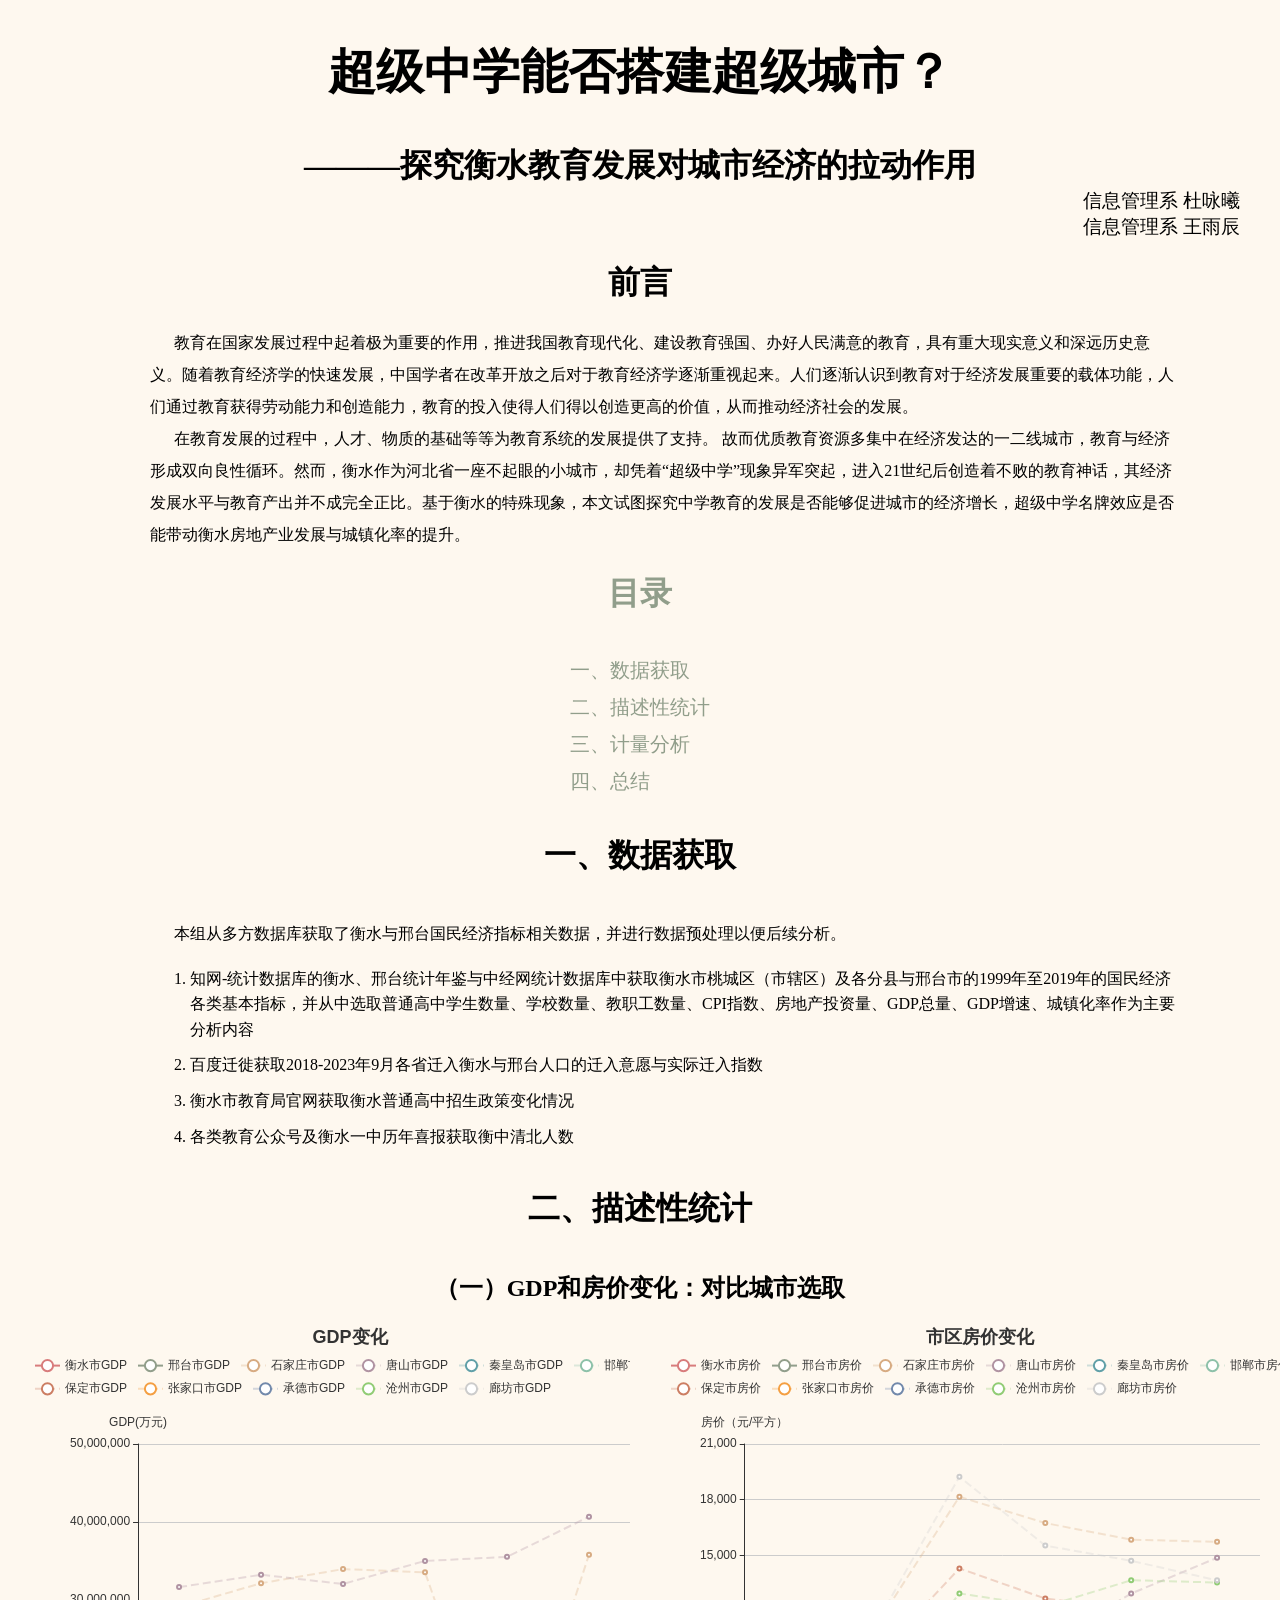
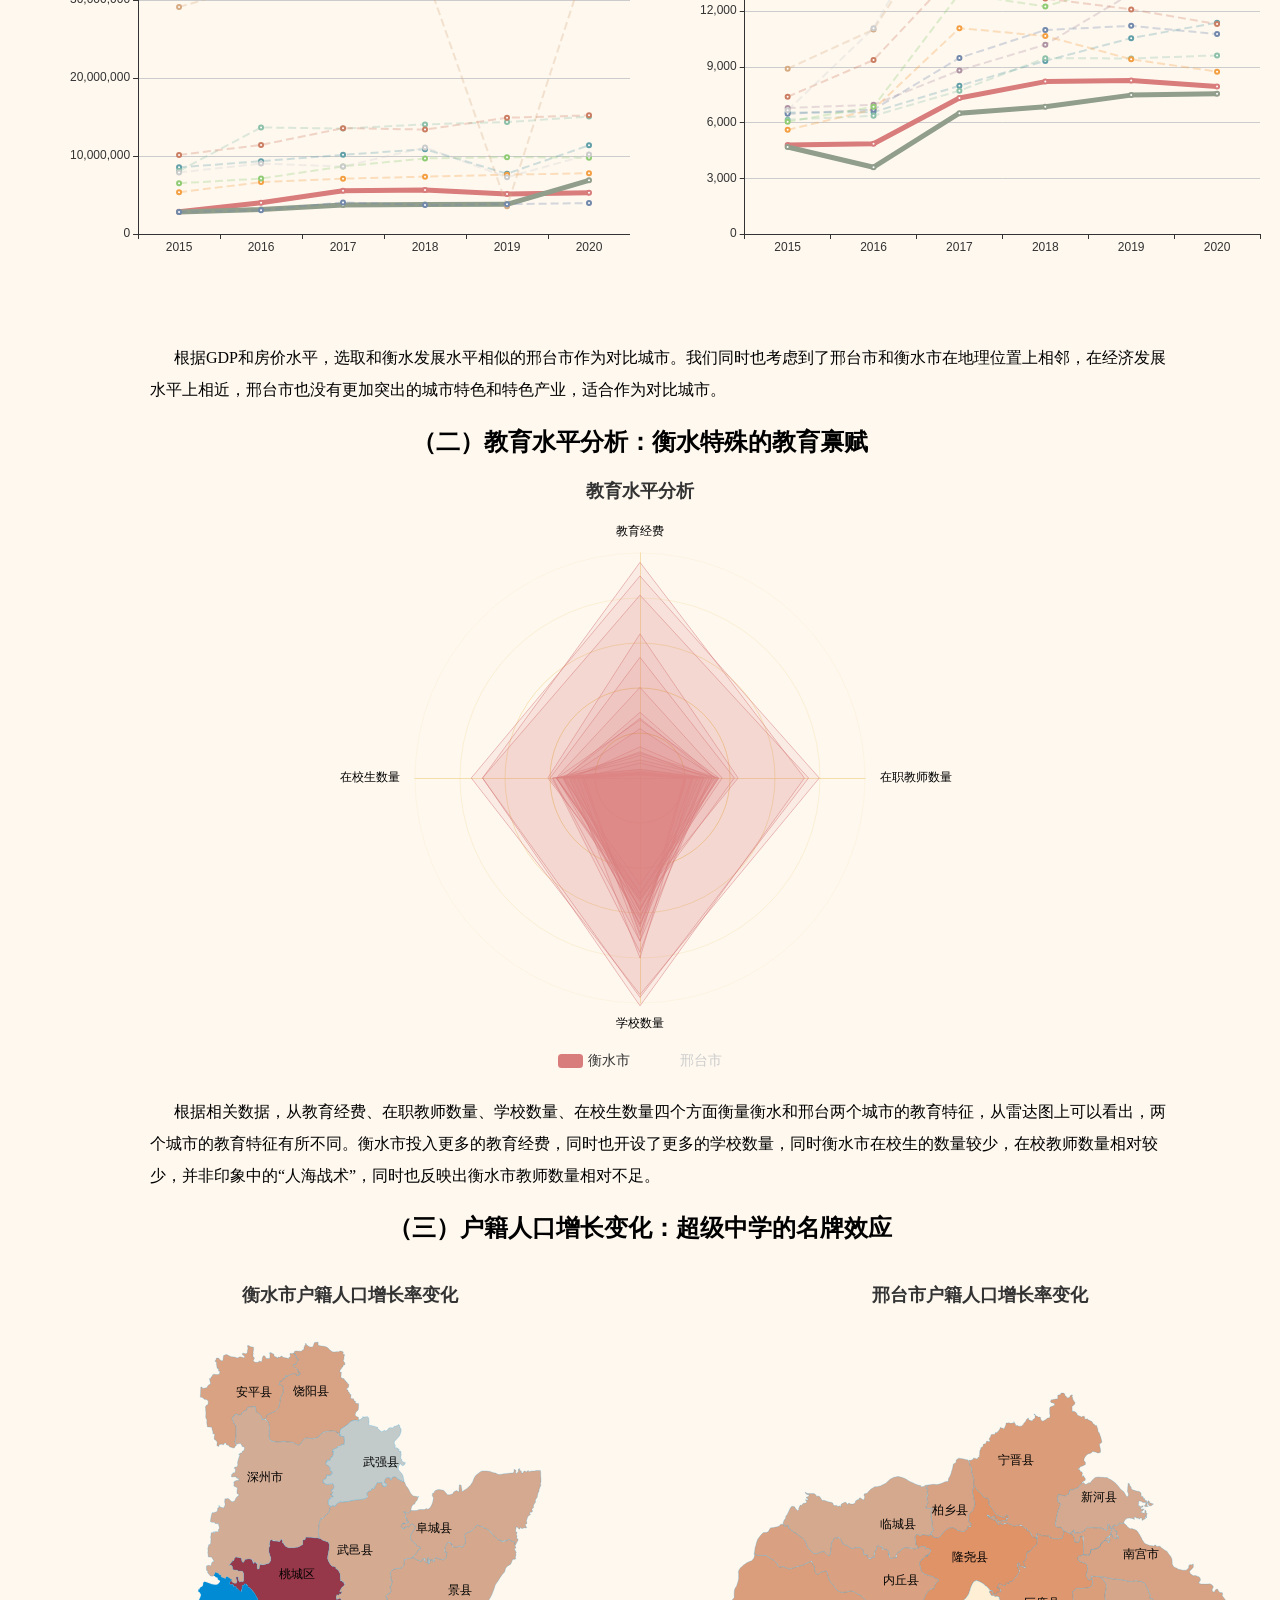
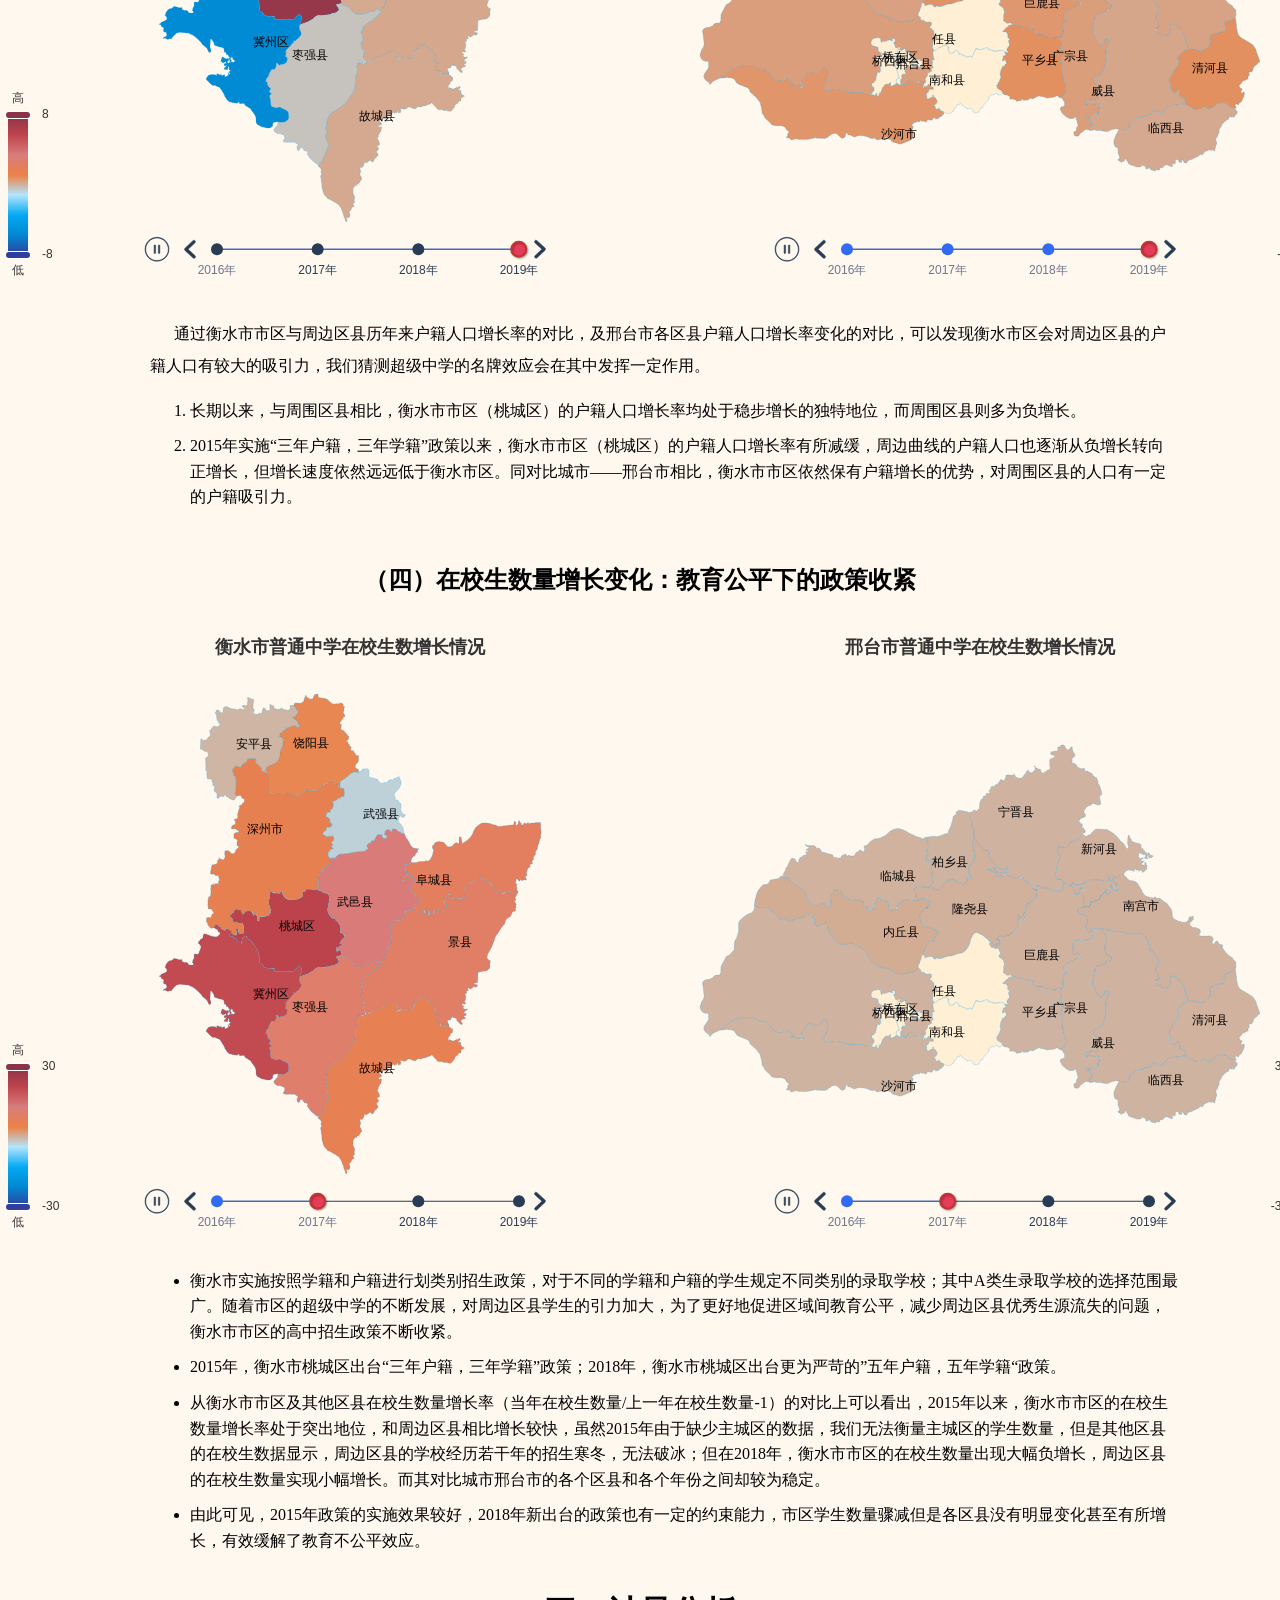
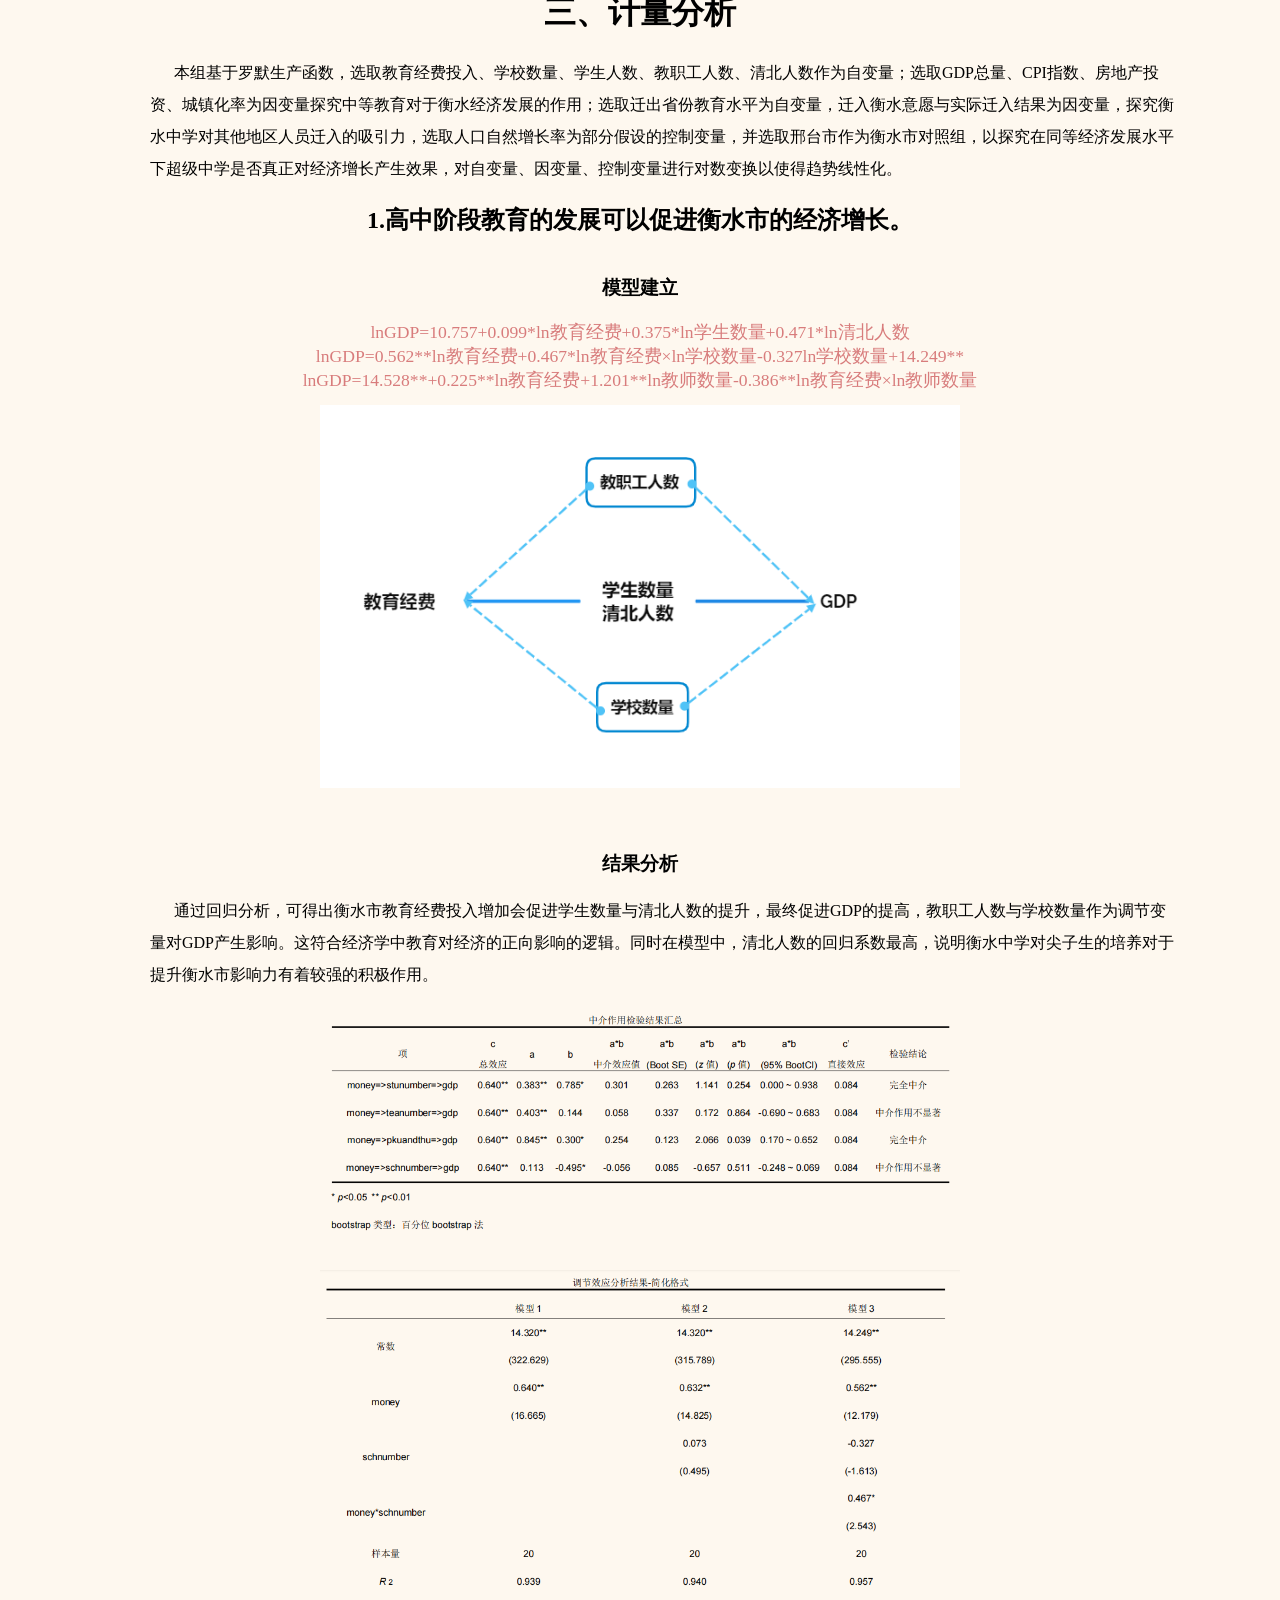
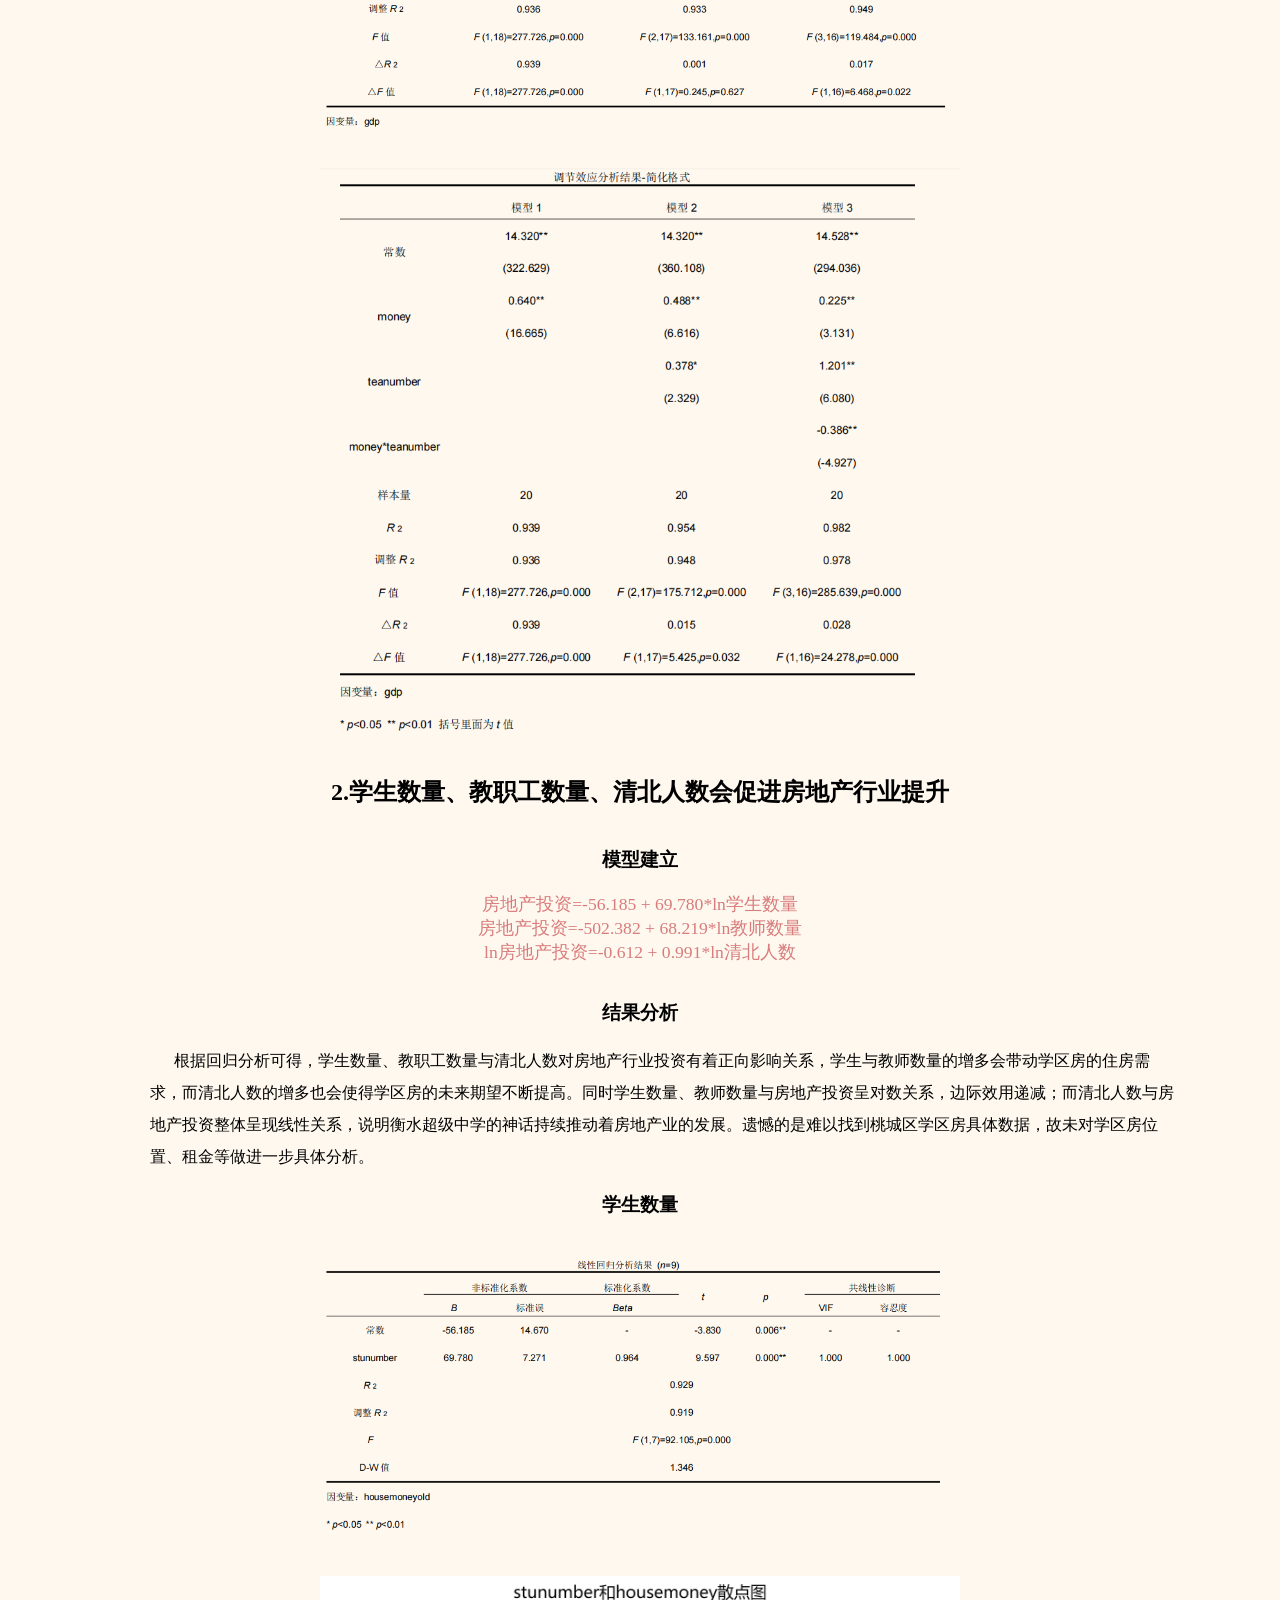
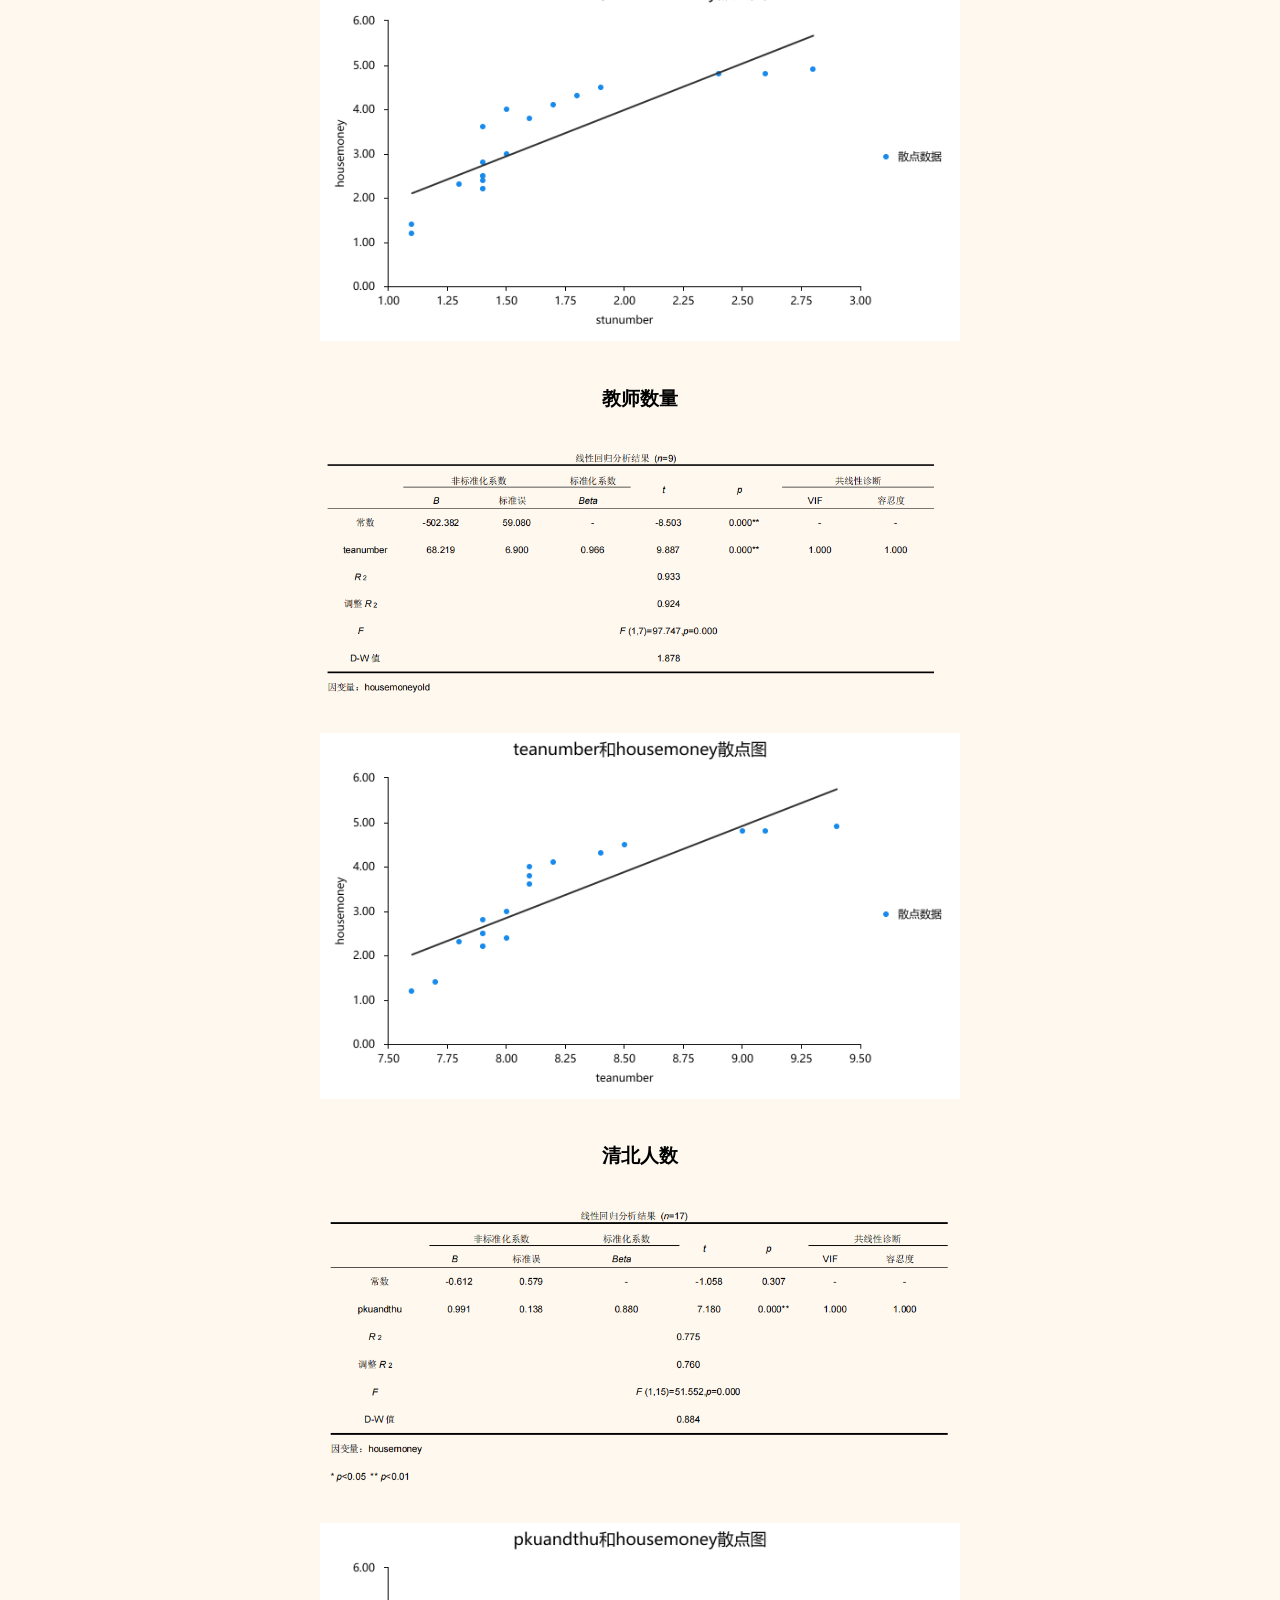
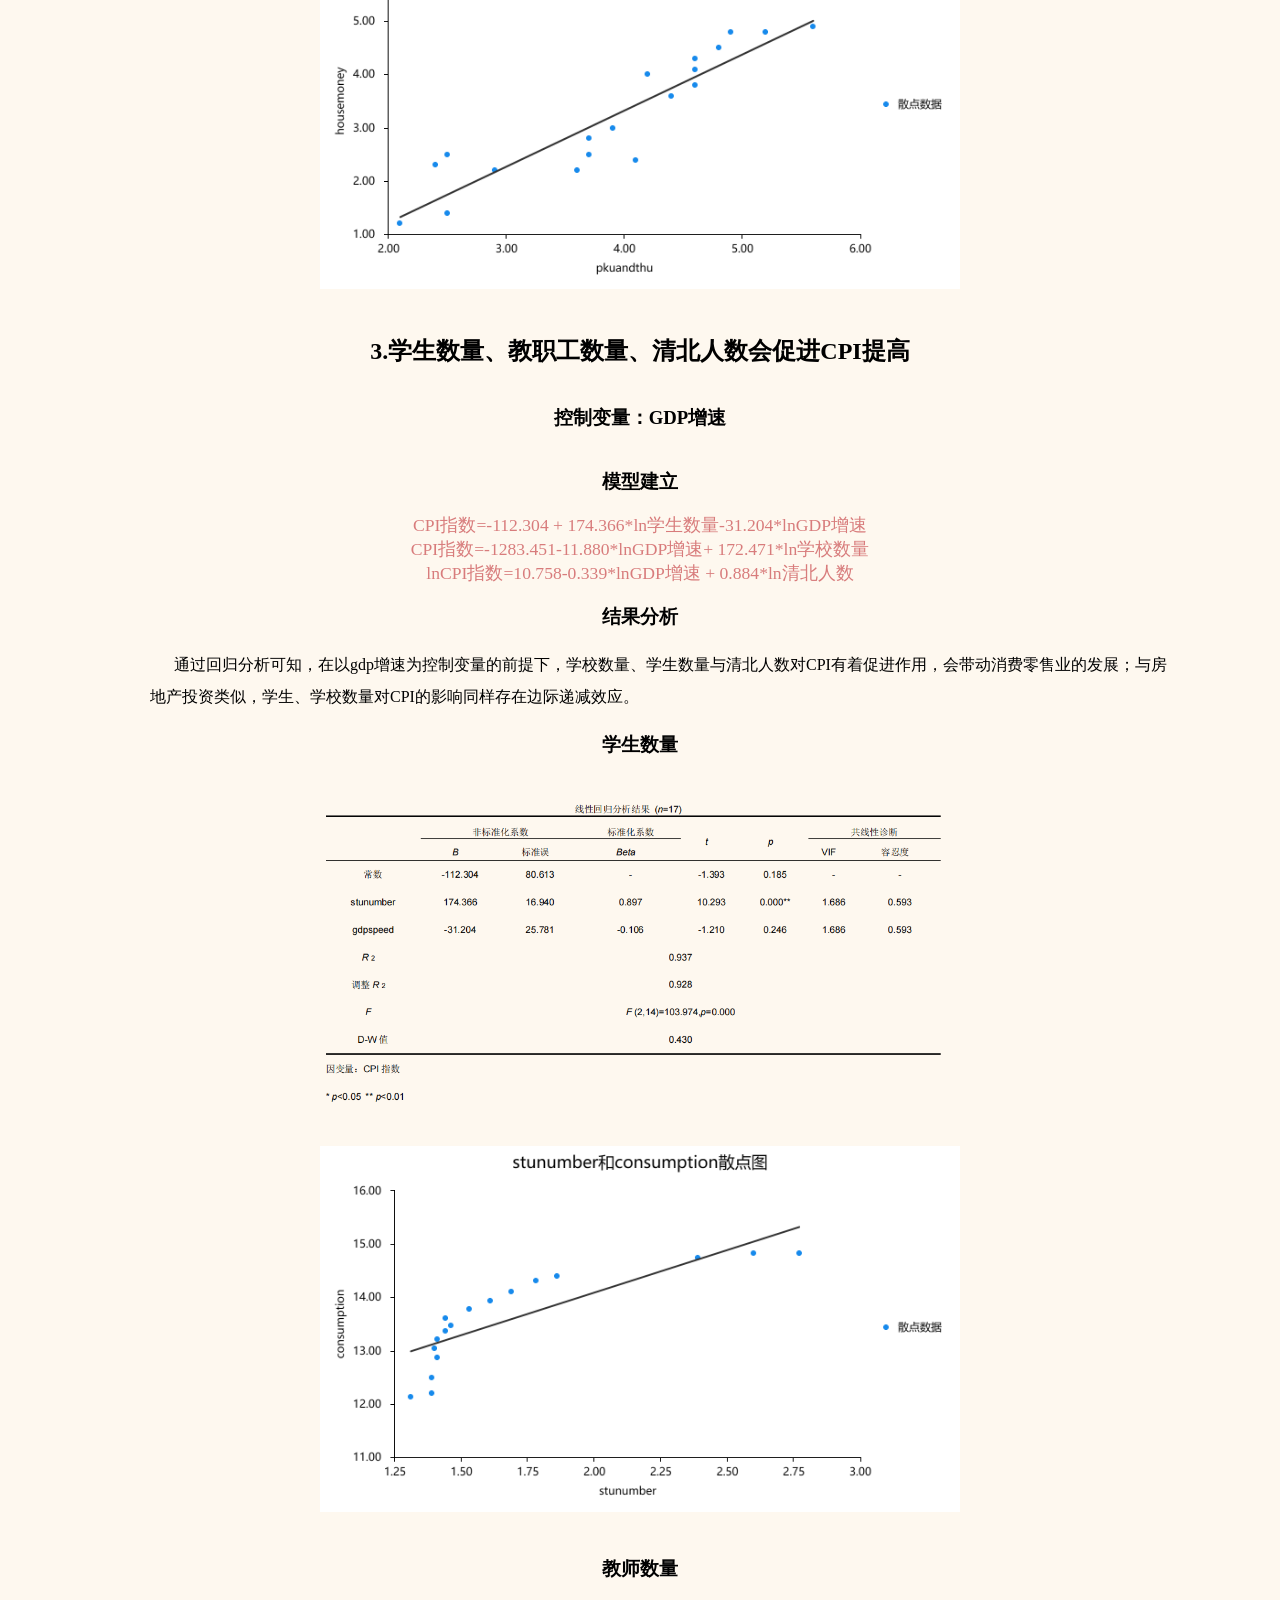
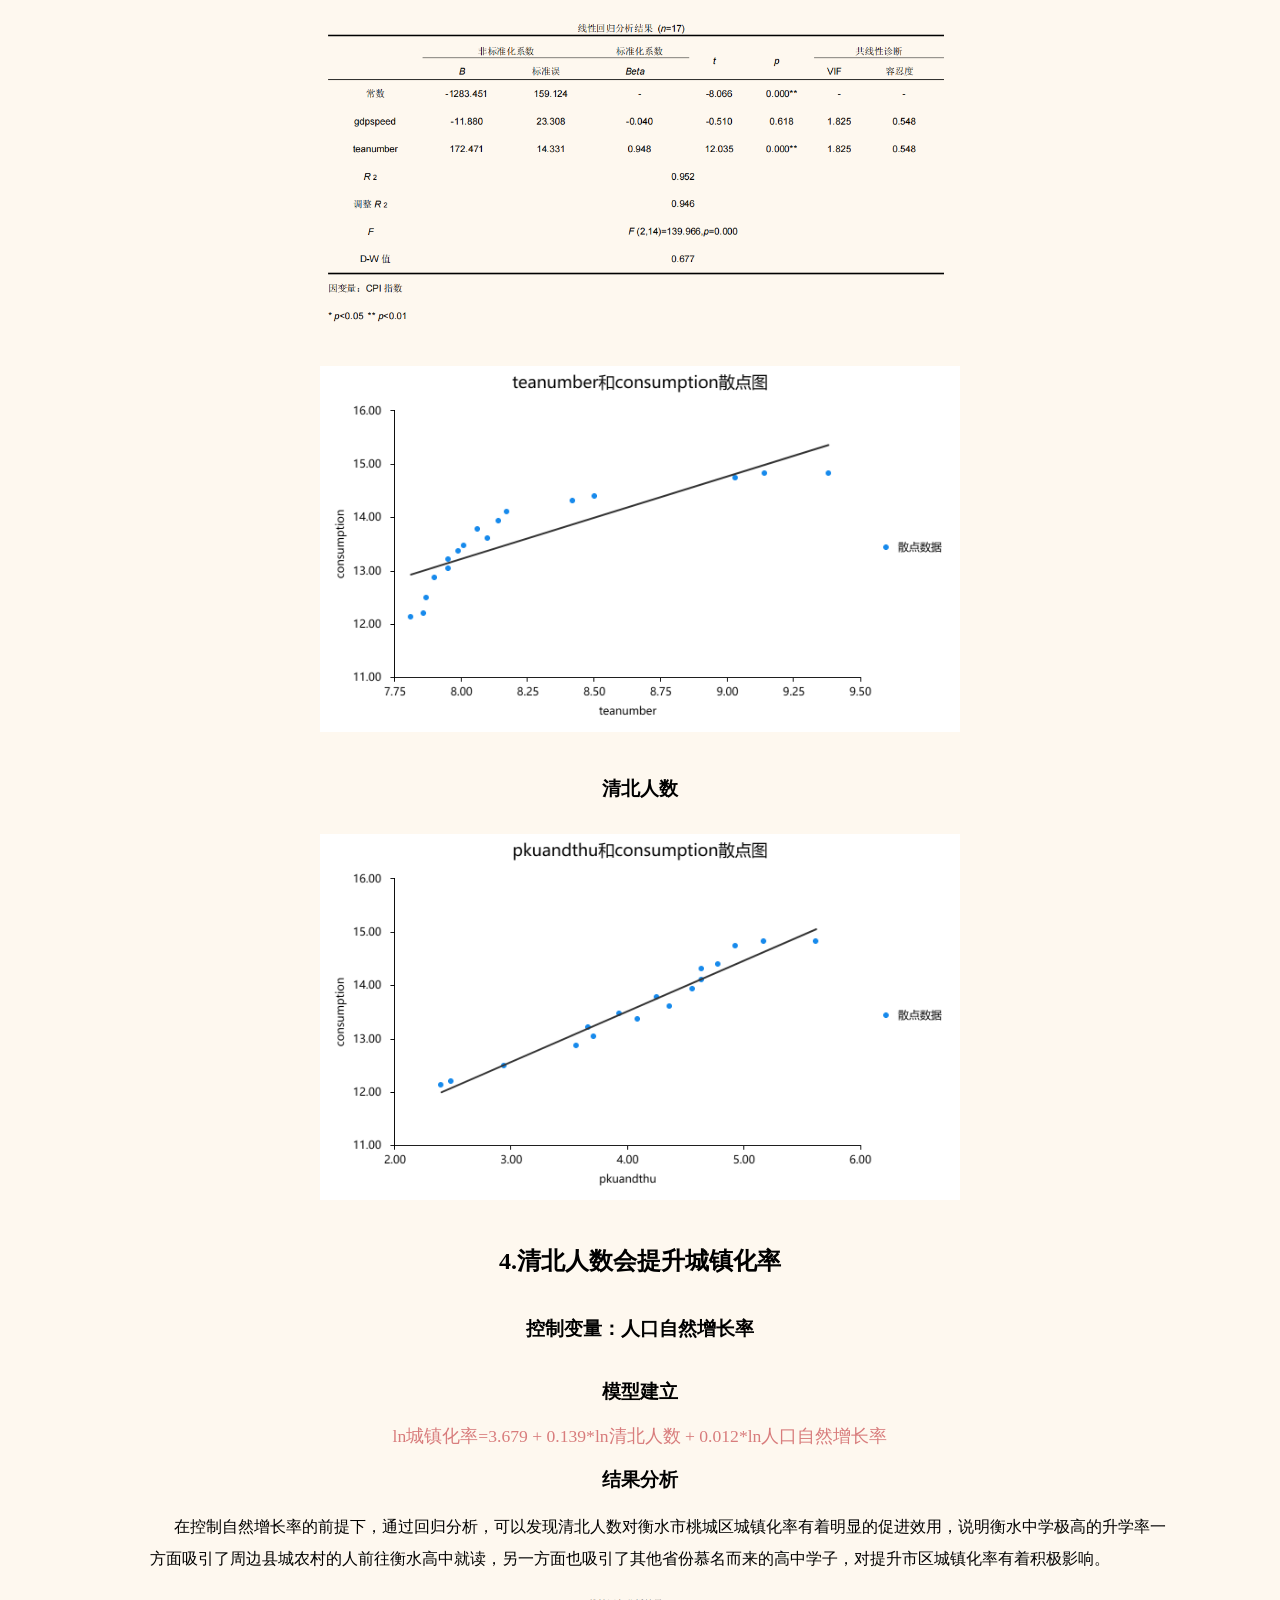
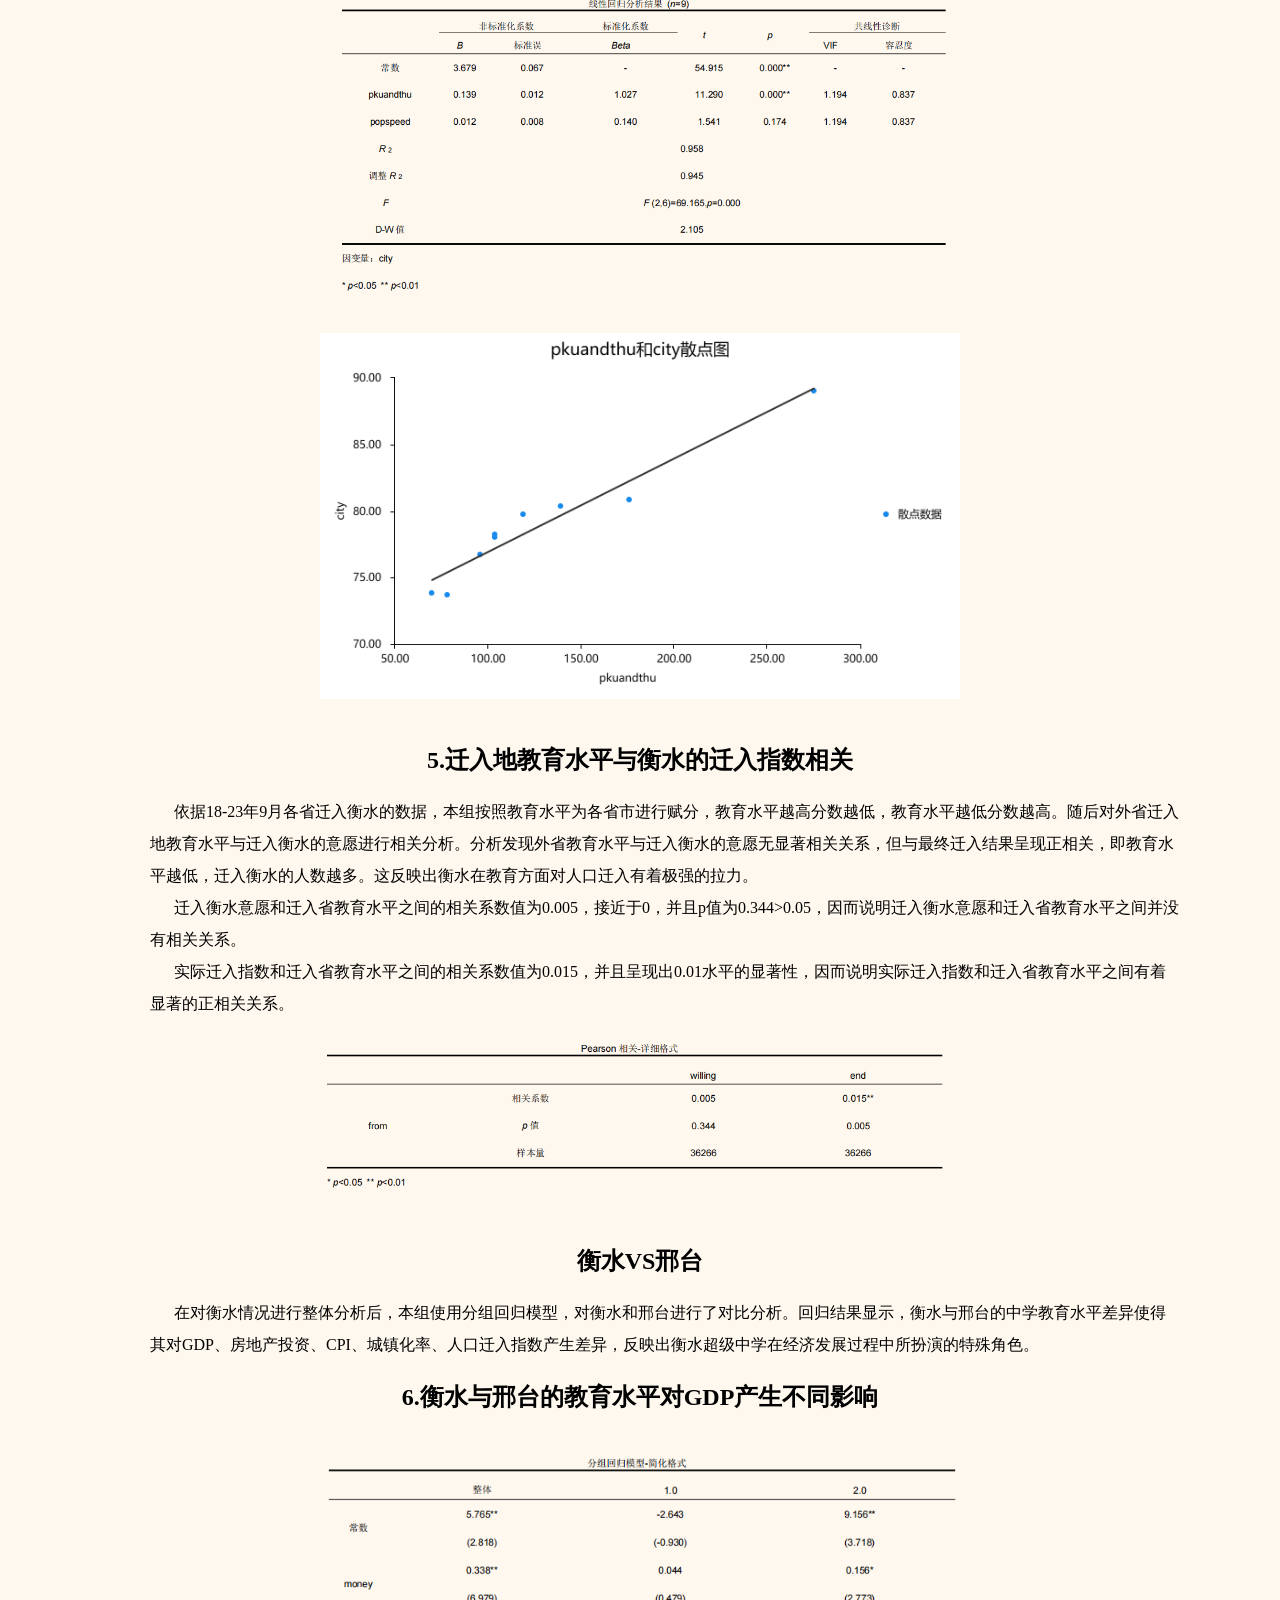
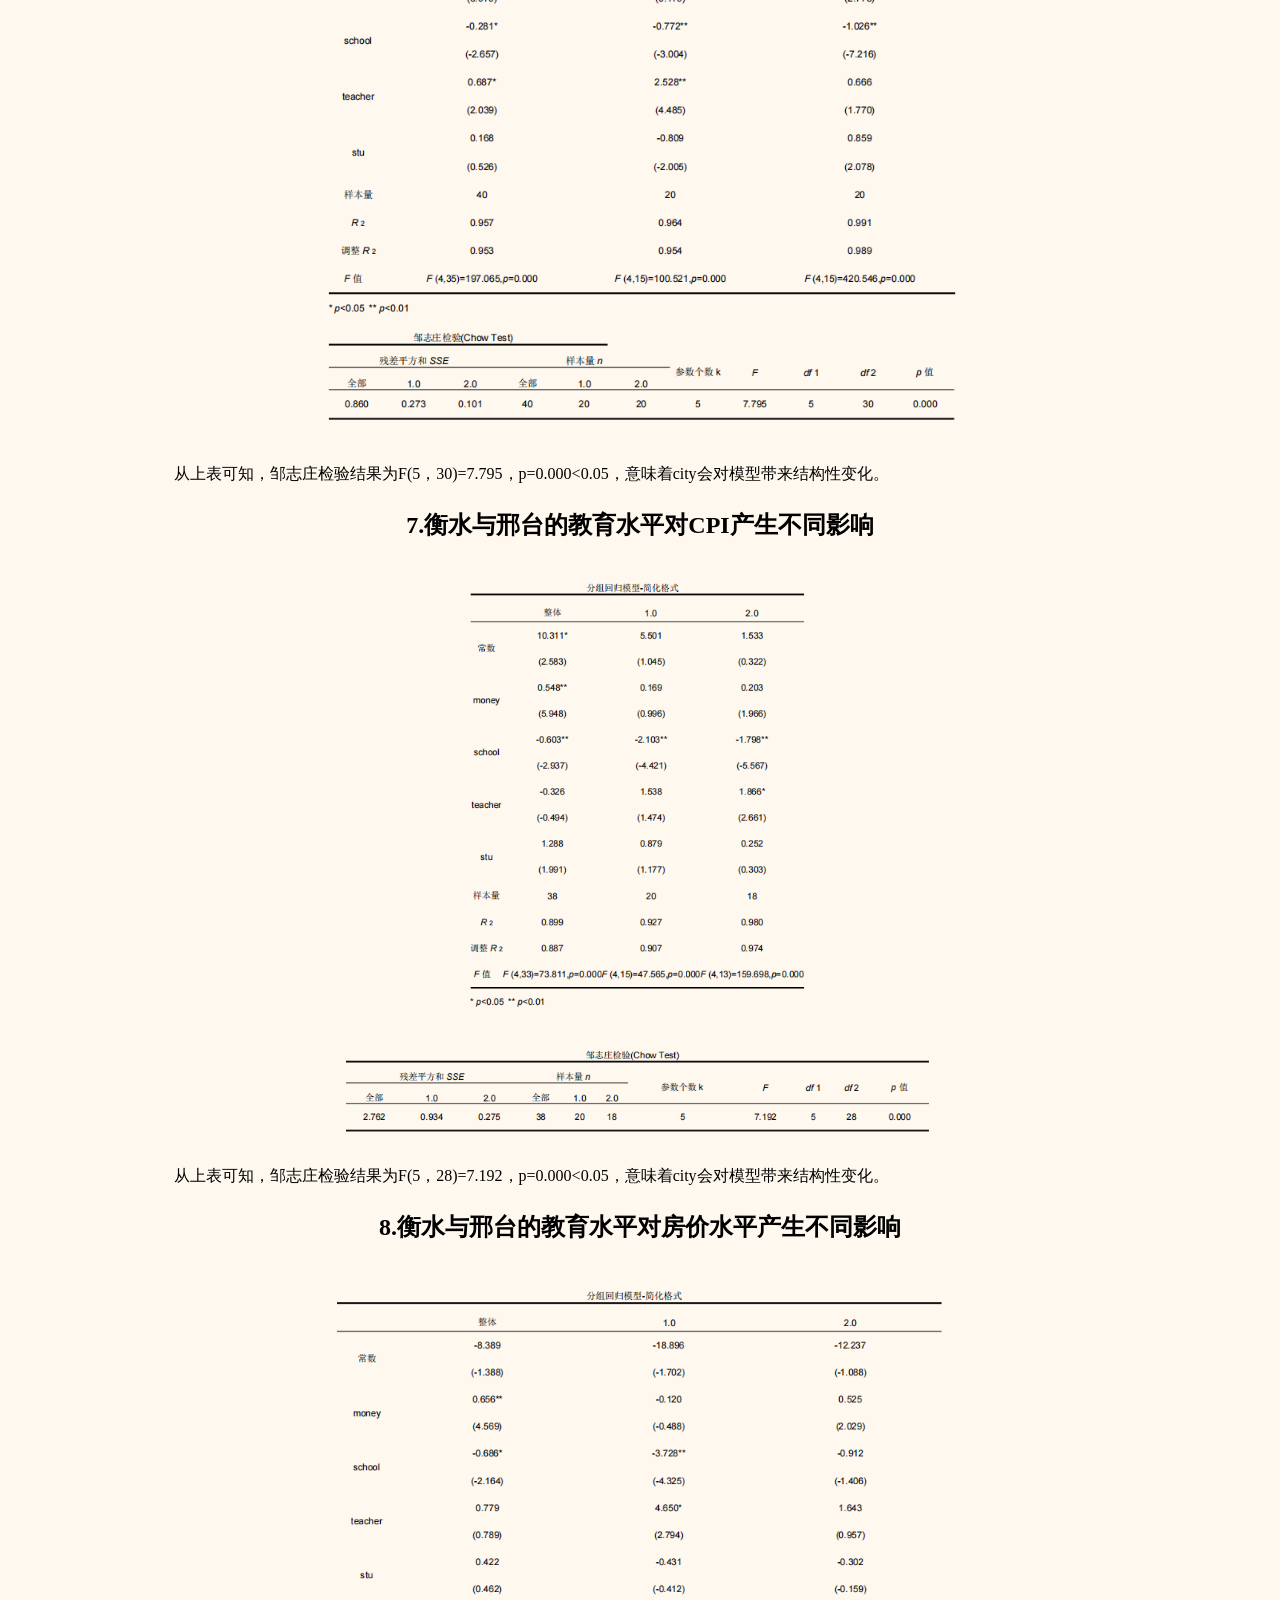
==== commit 89bc35d9: "修改" ====
--- a/BLOG.html
+++ b/BLOG.html
@@ -4,7 +4,7 @@
     <meta charset="UTF-8">
     <meta name="viewport" content="width=device-width, initial-scale=1.0">
     <meta http-equiv="X-UA-Compatible" content="ie=edge">
-    <title>《城市经济学》课程报告</title>
+    <title>《城市经济学》课程报告报告报告</title>
     <link rel="stylesheet" href="BLOG.css"> <!-- 引入外部CSS文件 -->
     <script src="js/echarts.min.js"></script>   
     <script src="js/vintage.js"></script>   <!-- 引入echarts.js -->
--- a/BLOG.css
+++ b/BLOG.css
@@ -6,6 +6,7 @@
   min-height: 100vh; /* 设置页面最小高度为视口高度，保证内容在页面中间 */
   margin: 0; /* 去除默认的外边距 */
   background-color: rgba(254,248,239,1);
+  
 }
 #title_name{
   text-align: center;
@@ -34,7 +35,7 @@
 }
 h1, h2 ,h3{
   text-align: left;
-  margin-left: 80px;
+  text-align: center;
 }
 .import{
   color: #d87c7c;
@@ -55,7 +56,7 @@
   margin-left: 150px;
   margin-right: 100px;
   font-size: 16px; /* 设置字体大小 */
-  line-height: 1.5;
+  line-height: 2;
 }
 li {
   margin-bottom: 10px; /* 设置列表项之间的间距 */
@@ -117,4 +118,15 @@
             margin-bottom: 2%; /* 下外边距3% */  
             height: 15%; 
             width:50% ;
+}
+.gongshi{
+  font-family: Cambria Math, 'Arial Unicode MS', serif;/* 设置字体为微软雅黑，如果用户没有安装该字体，则使用 sans-serif 作为后备字体*/
+  text-align: center; /* 设置文字居中对齐 */
+  font-weight: bold; 
+  font-style: italic;
+  font-size: smaller;
+}
+.highlight{
+  color: #bf444c;
+  font-weight: bold;
 }
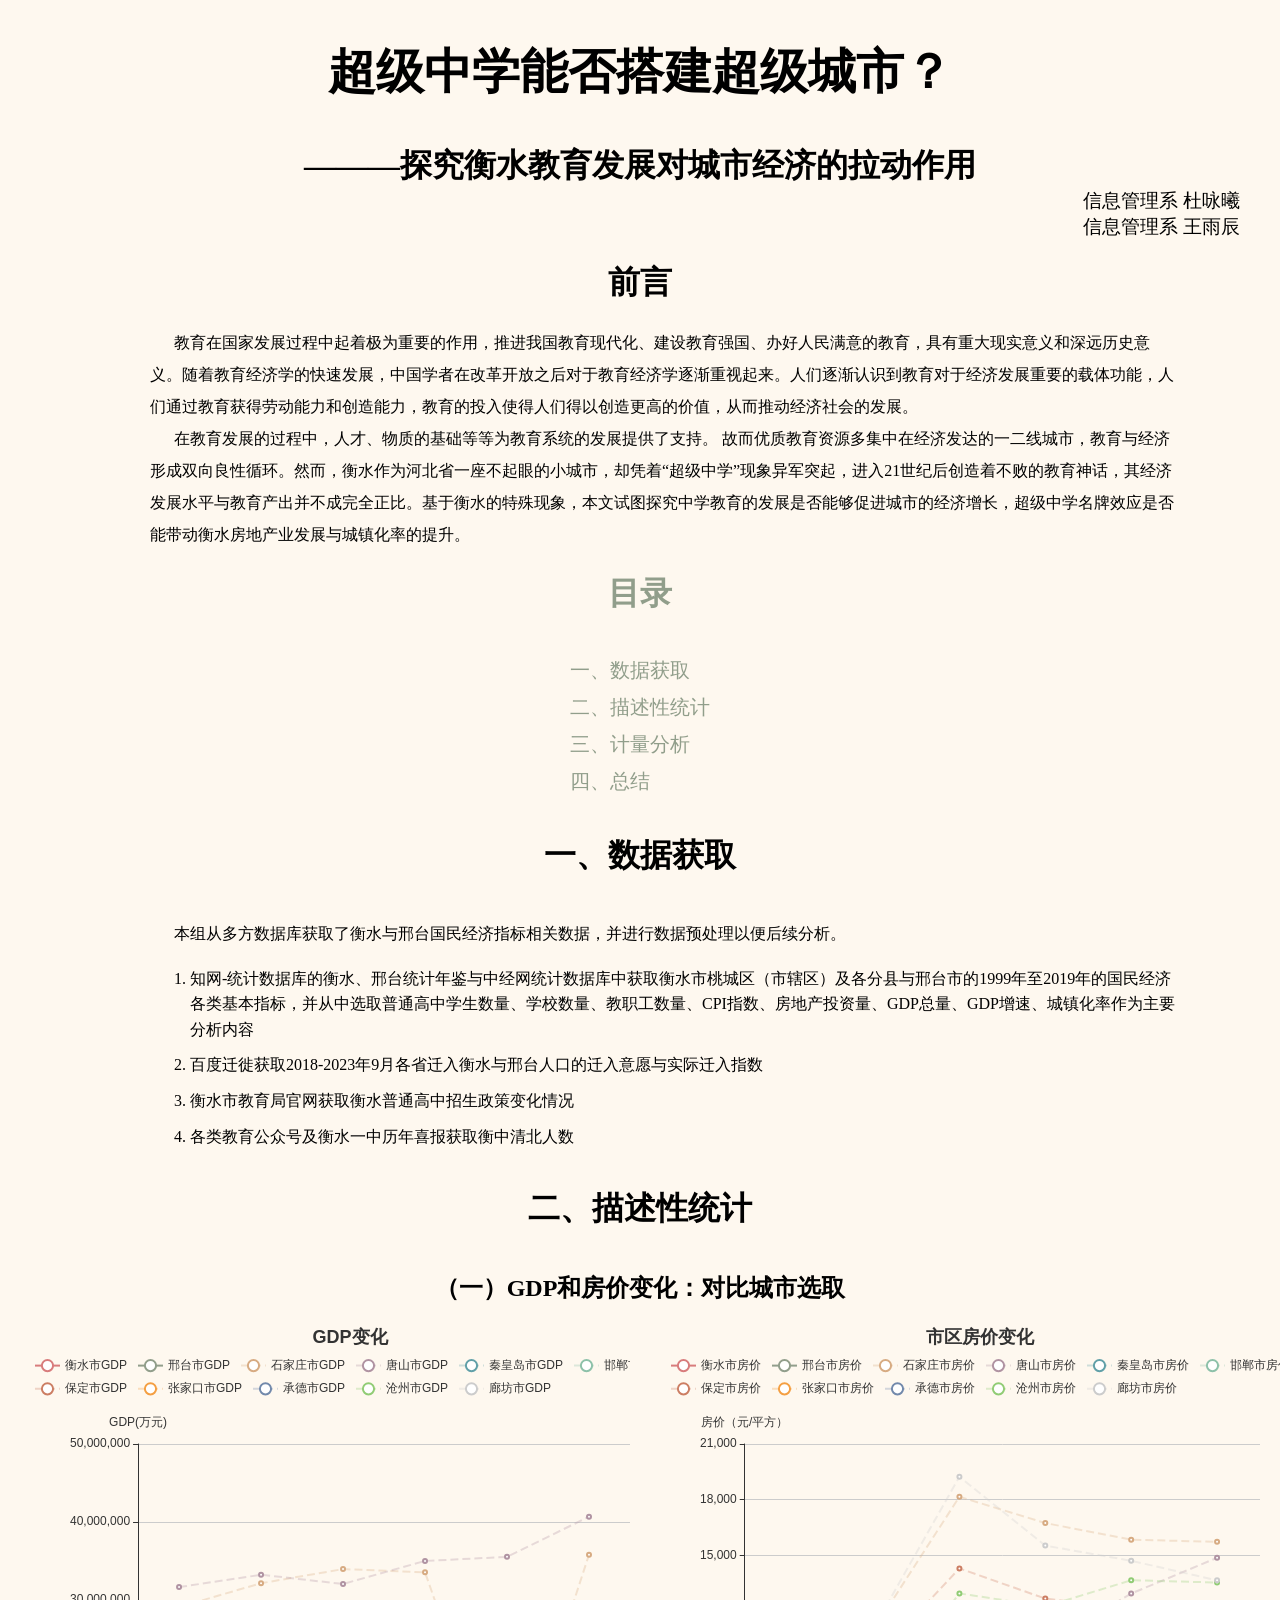
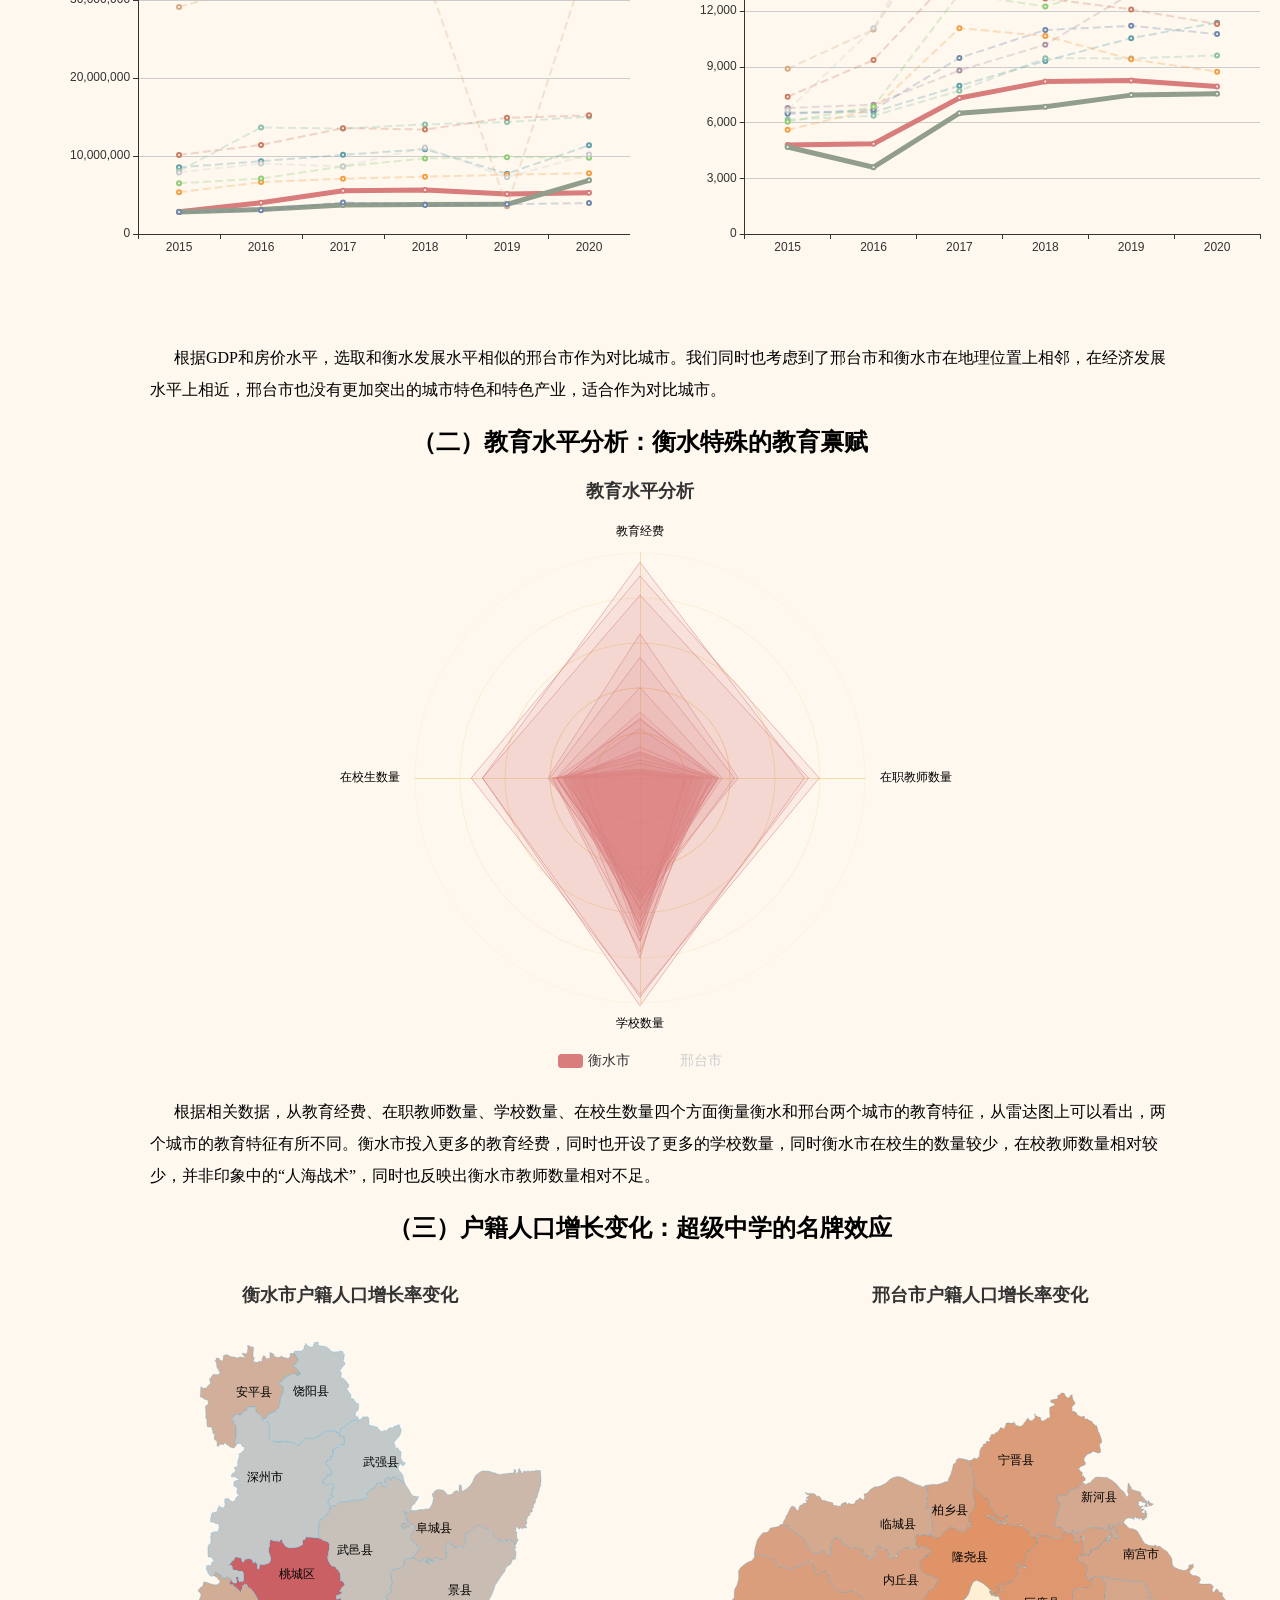
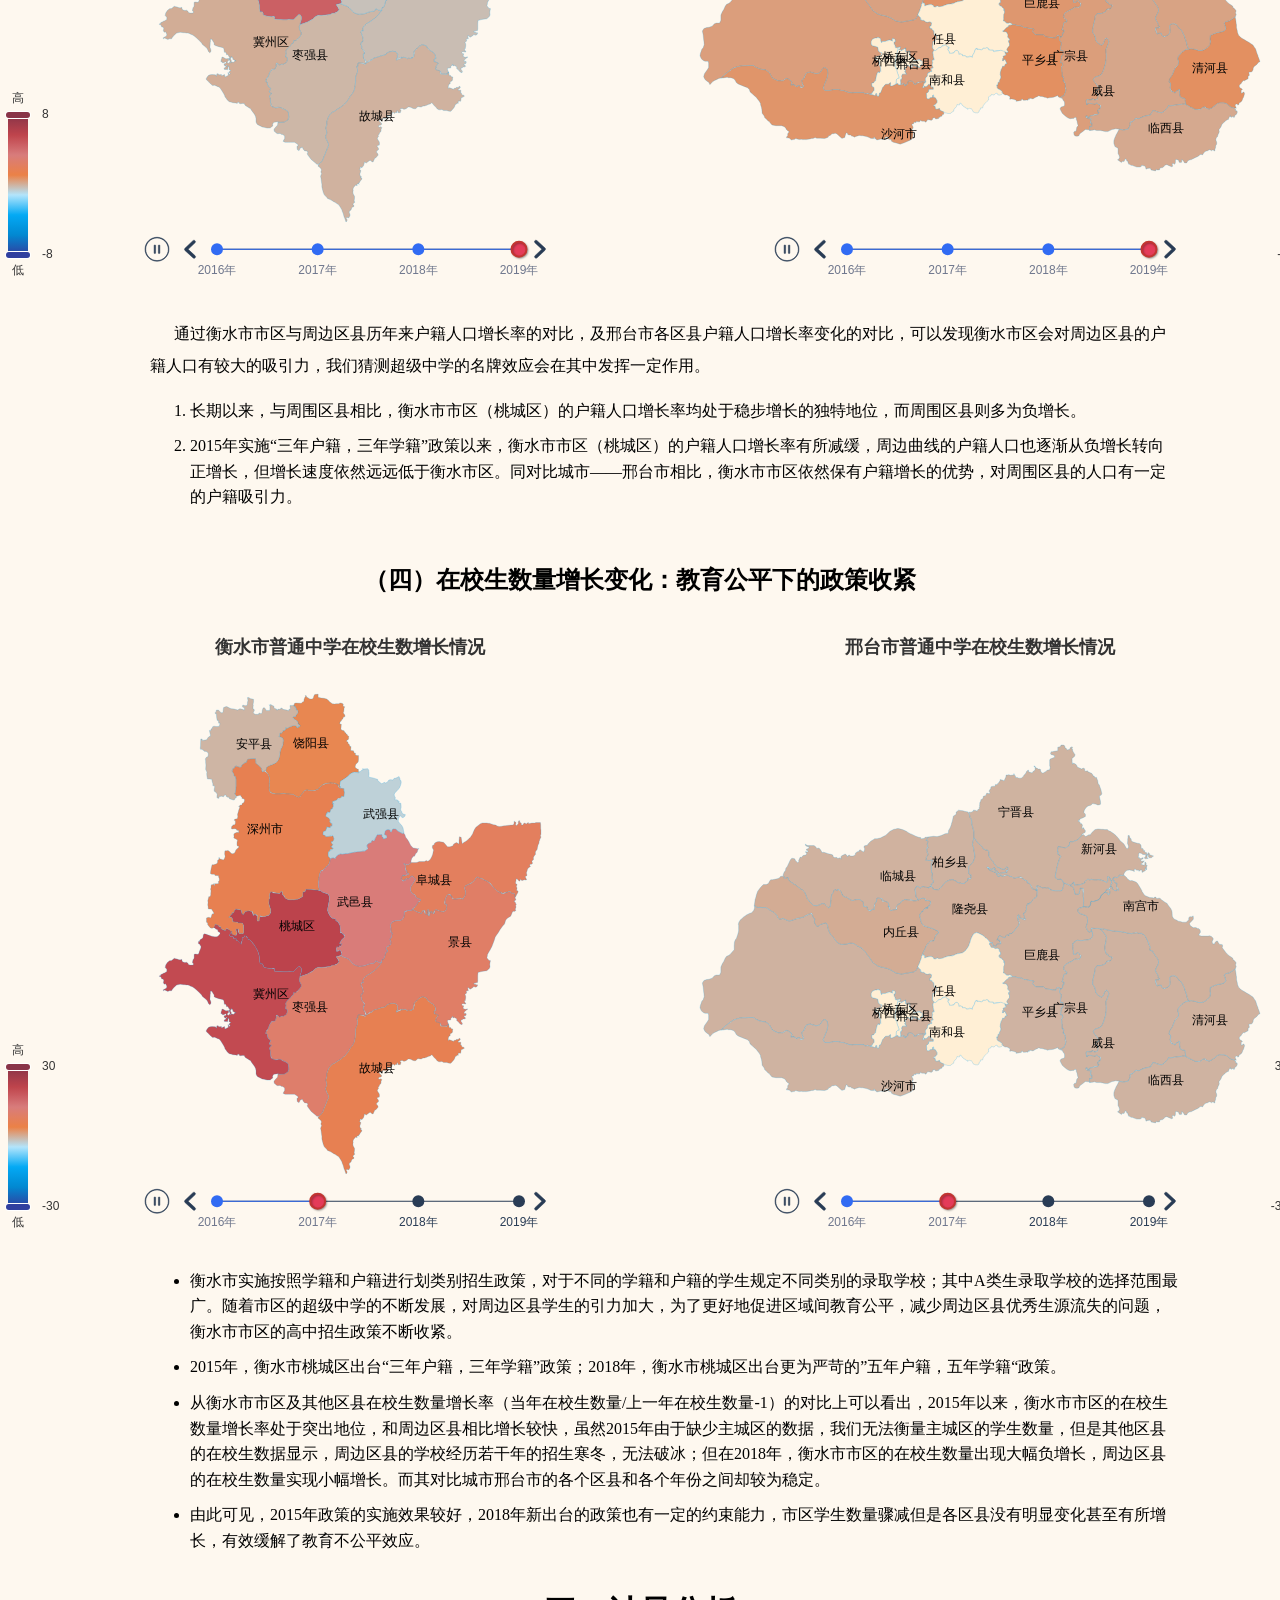
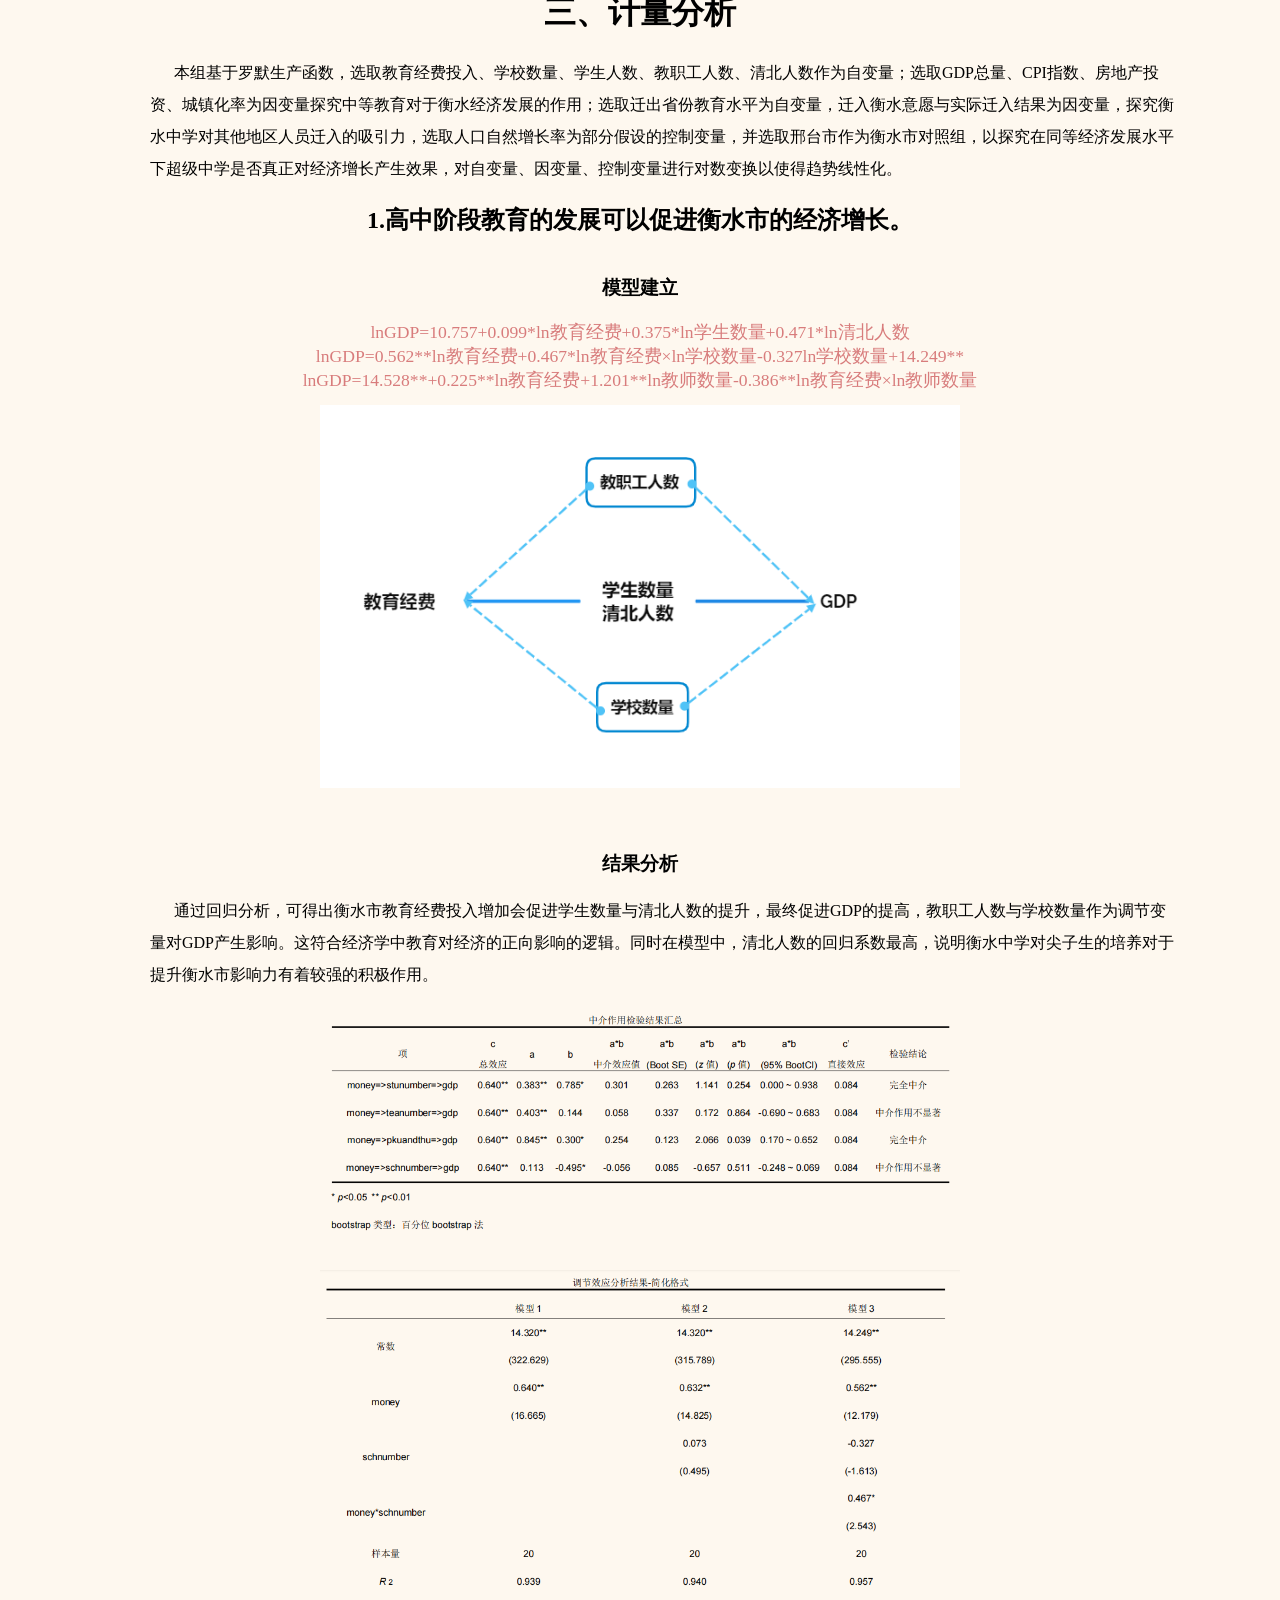
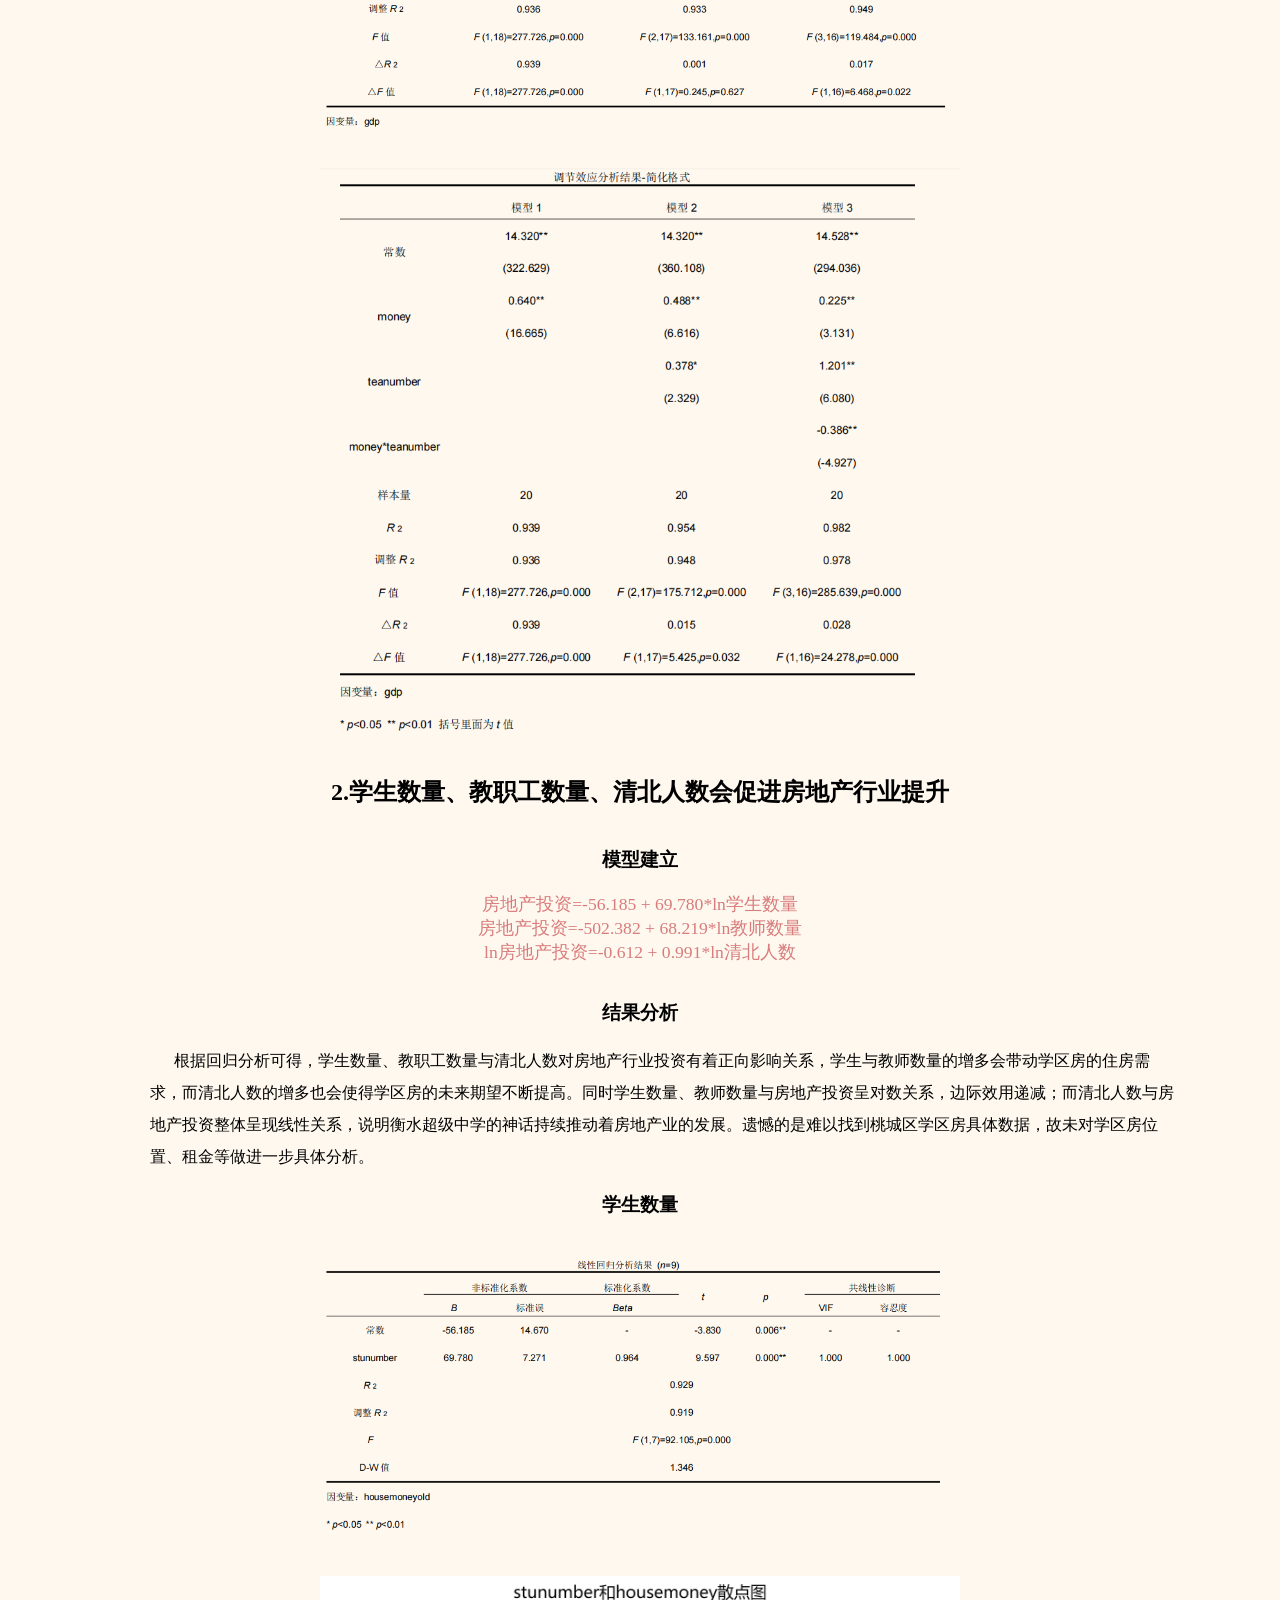
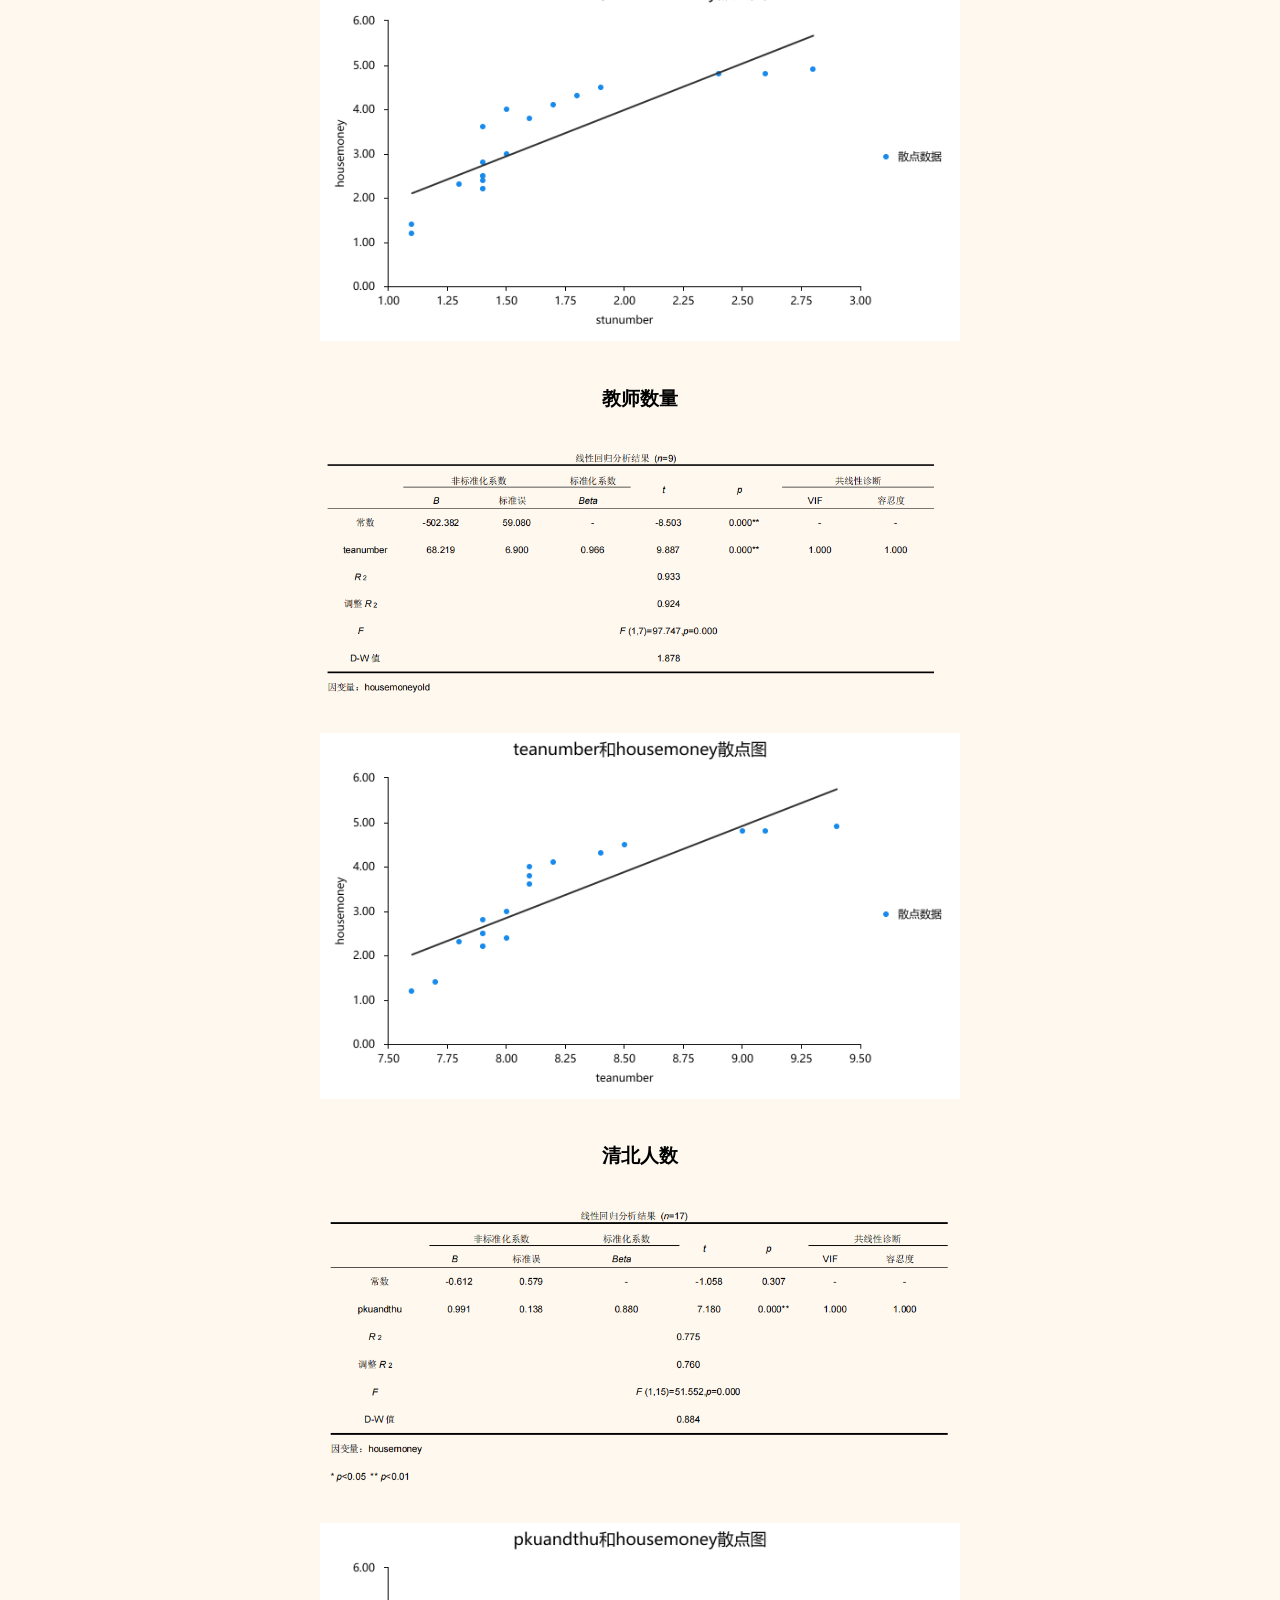
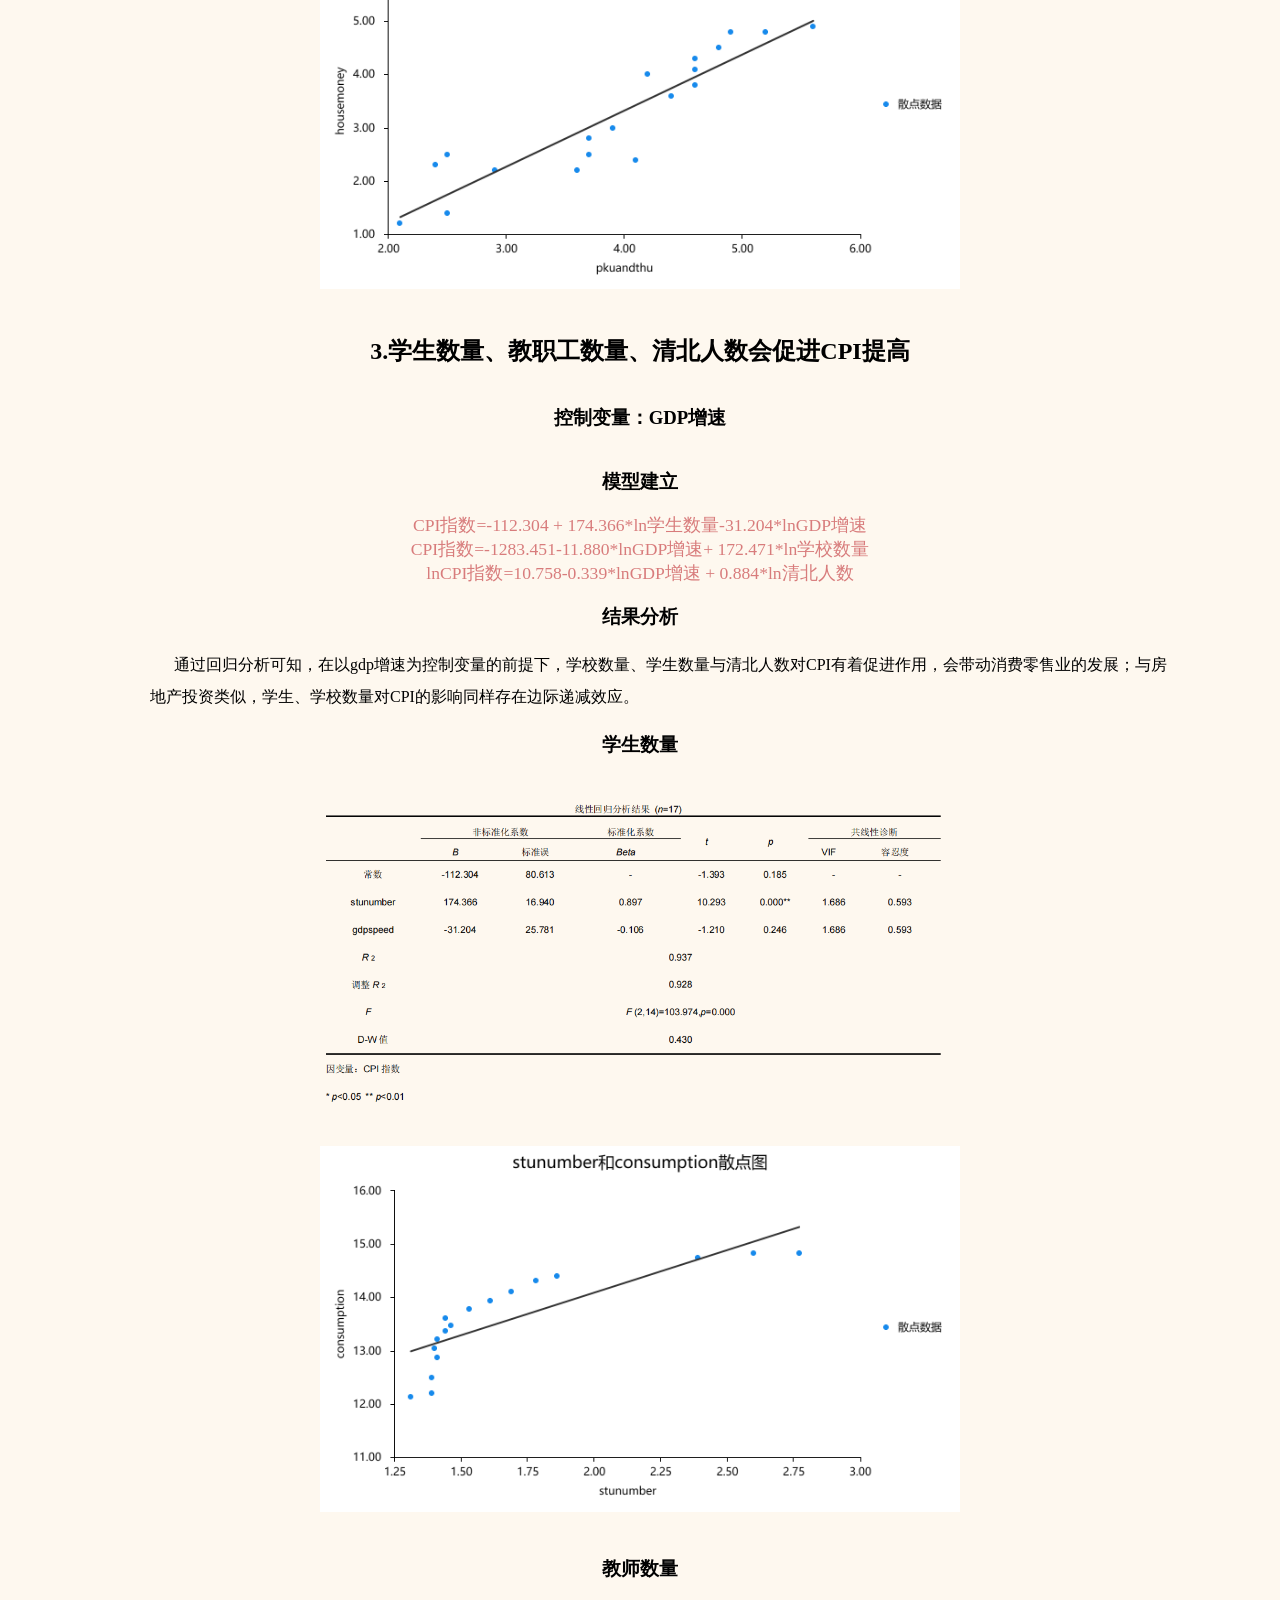
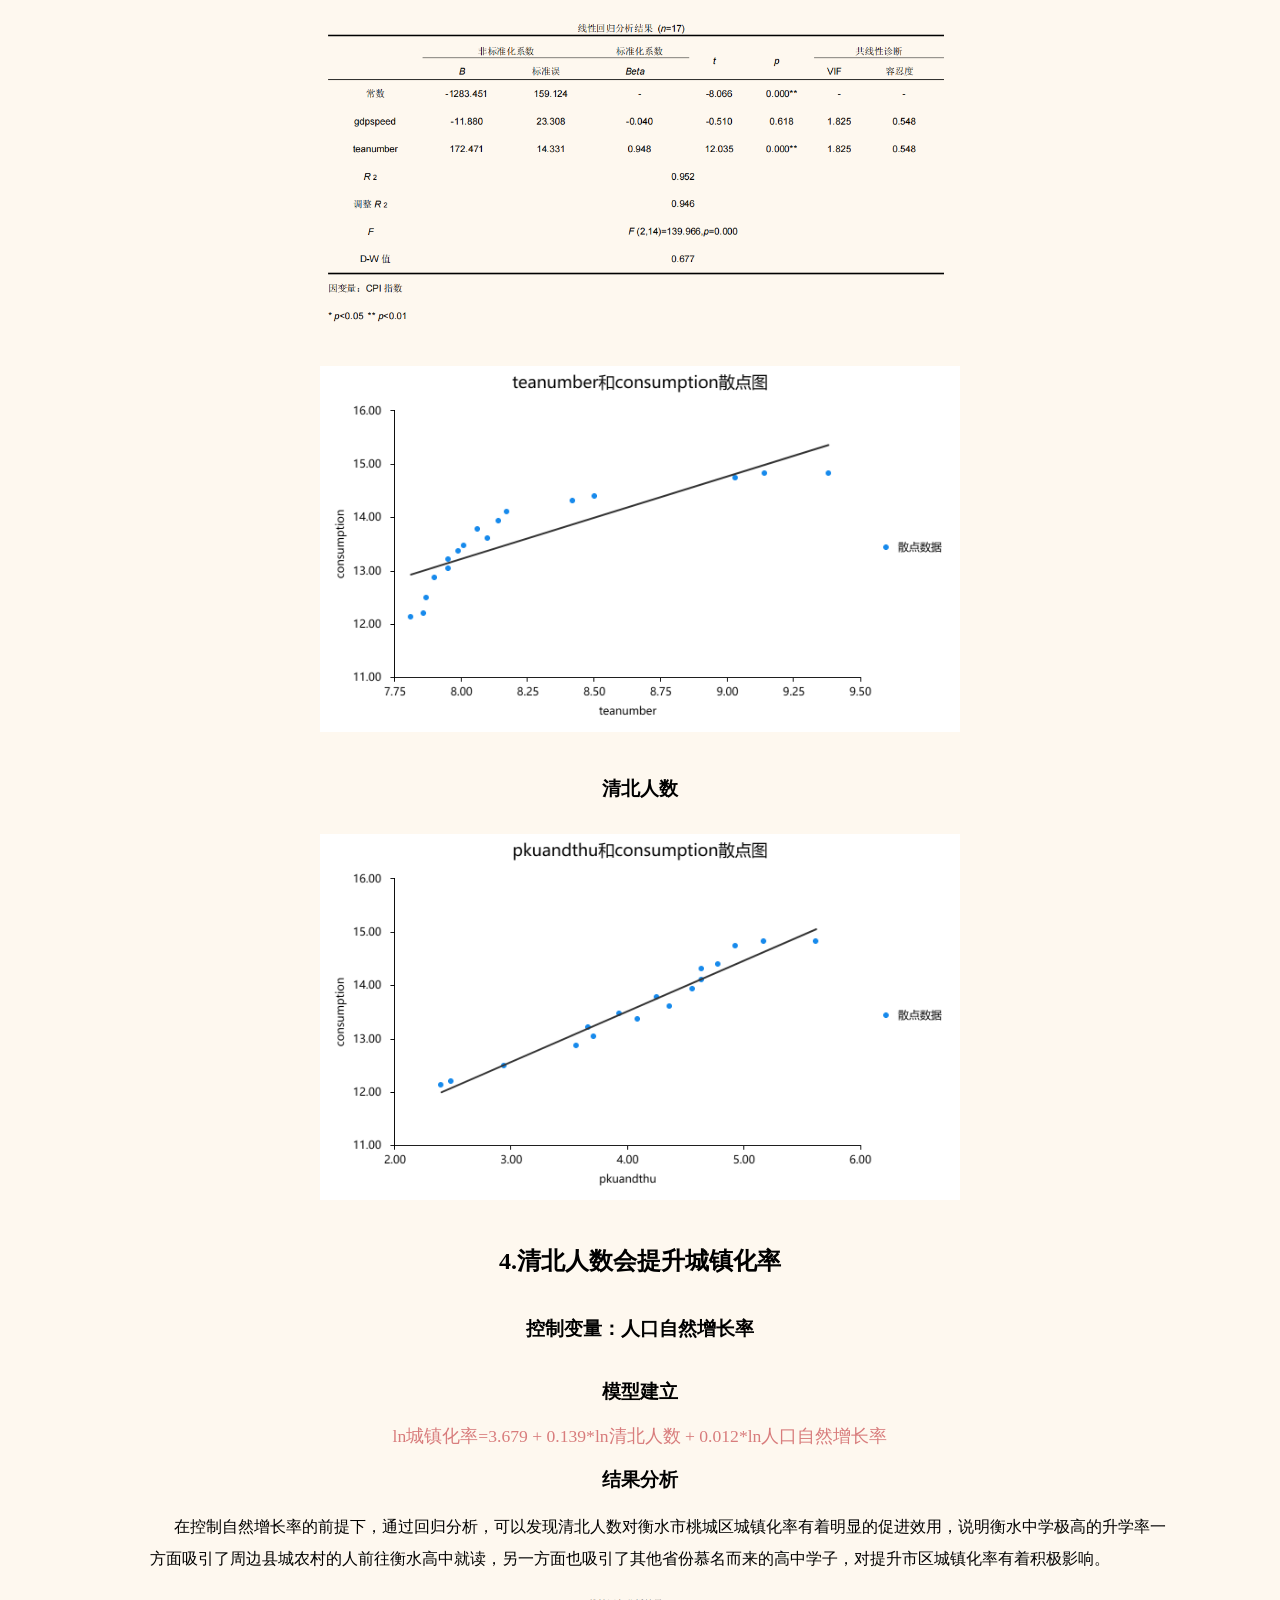
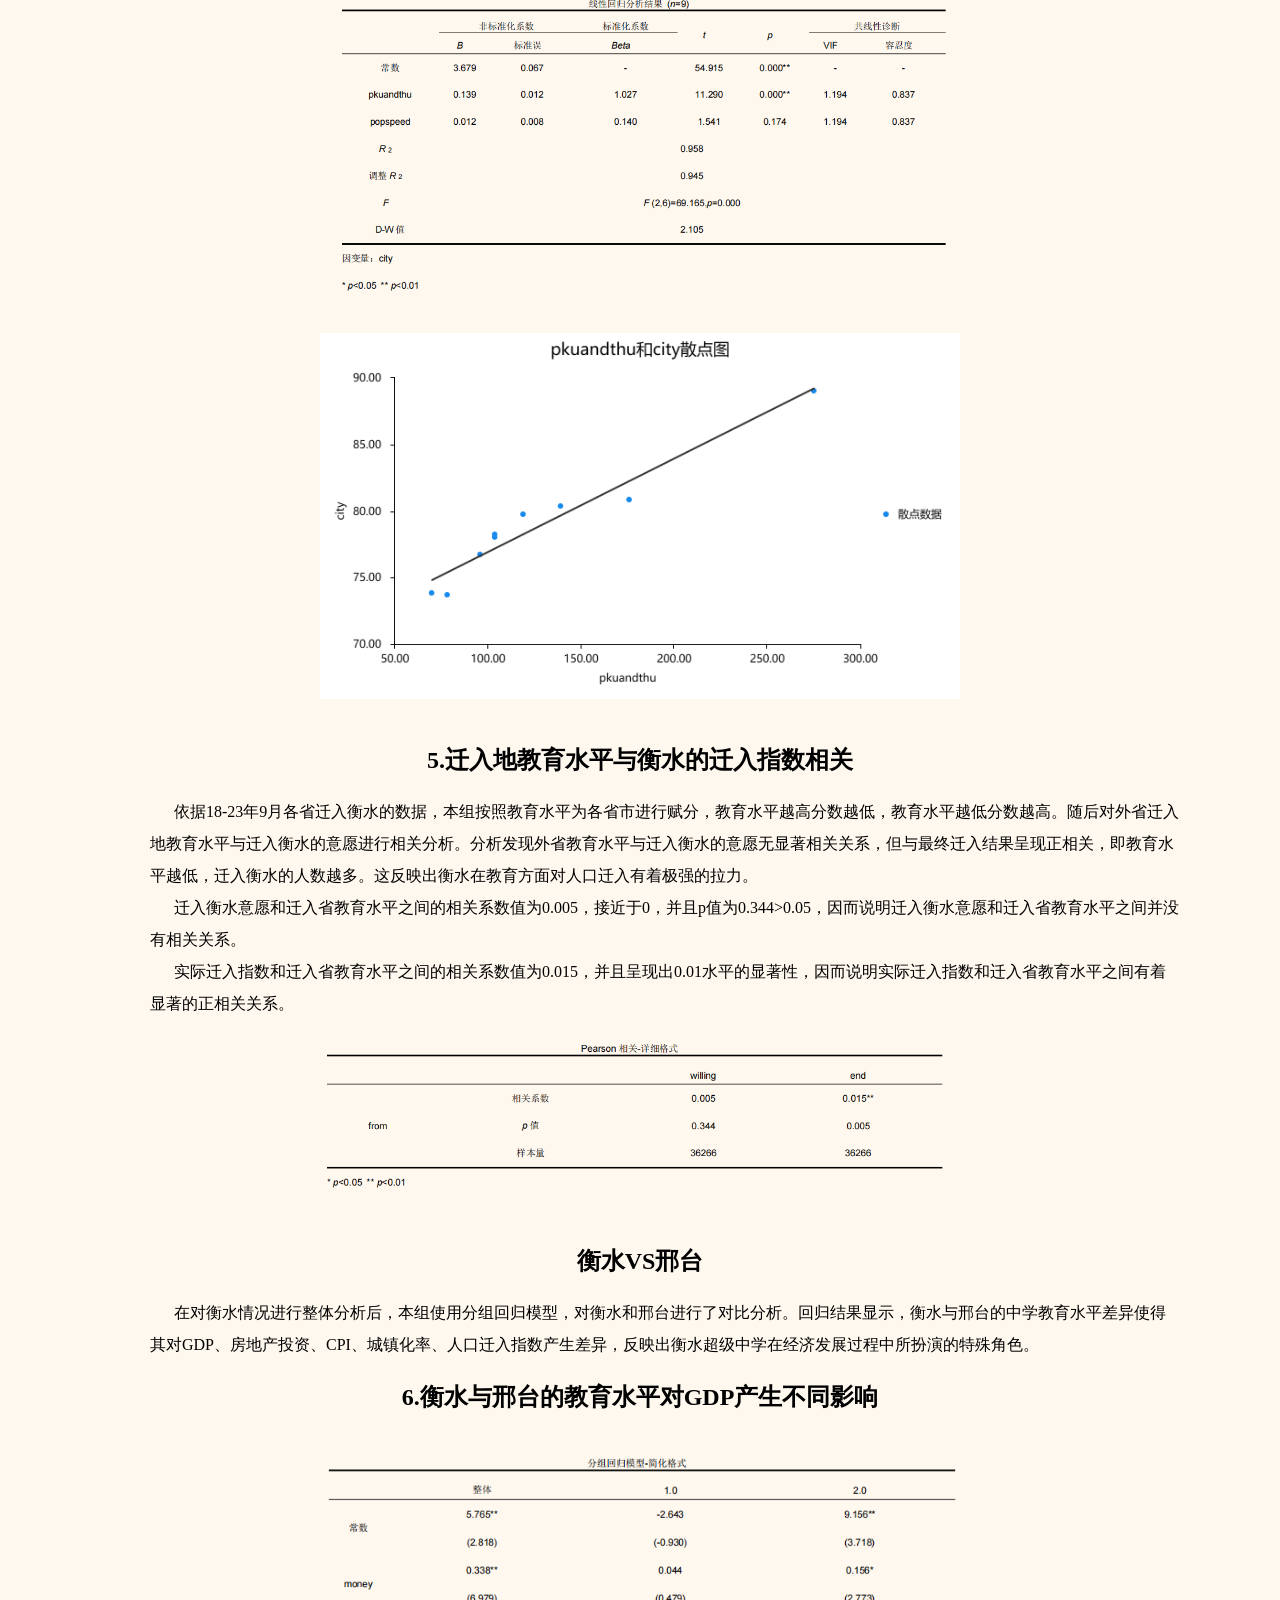
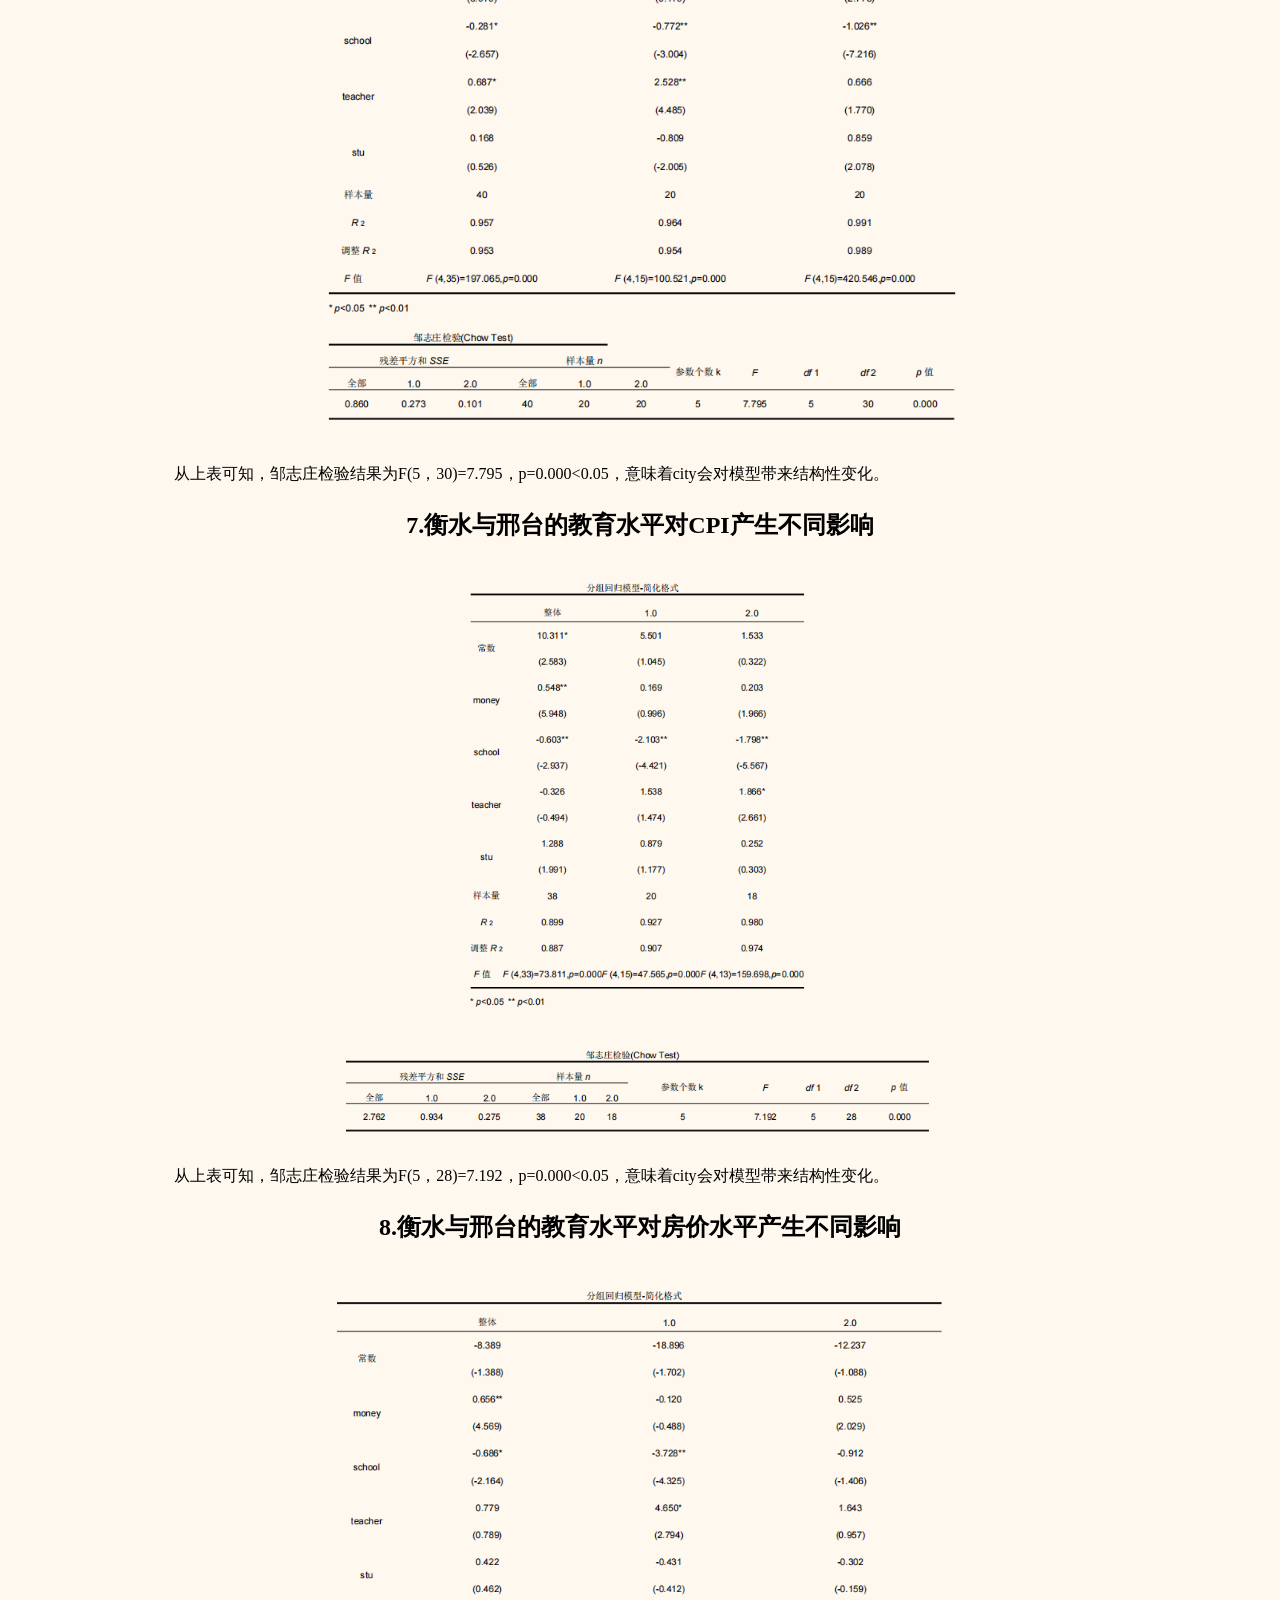
==== commit 3431dd95: "try" ====
--- a/BLOG.html
+++ b/BLOG.html
@@ -4,7 +4,7 @@
     <meta charset="UTF-8">
     <meta name="viewport" content="width=device-width, initial-scale=1.0">
     <meta http-equiv="X-UA-Compatible" content="ie=edge">
-    <title>《城市经济学》课程报告报告报告</title>
+    <title>《城市经济学》课程报告报告</title>
     <link rel="stylesheet" href="BLOG.css"> <!-- 引入外部CSS文件 -->
     <script src="js/echarts.min.js"></script>   
     <script src="js/vintage.js"></script>   <!-- 引入echarts.js -->
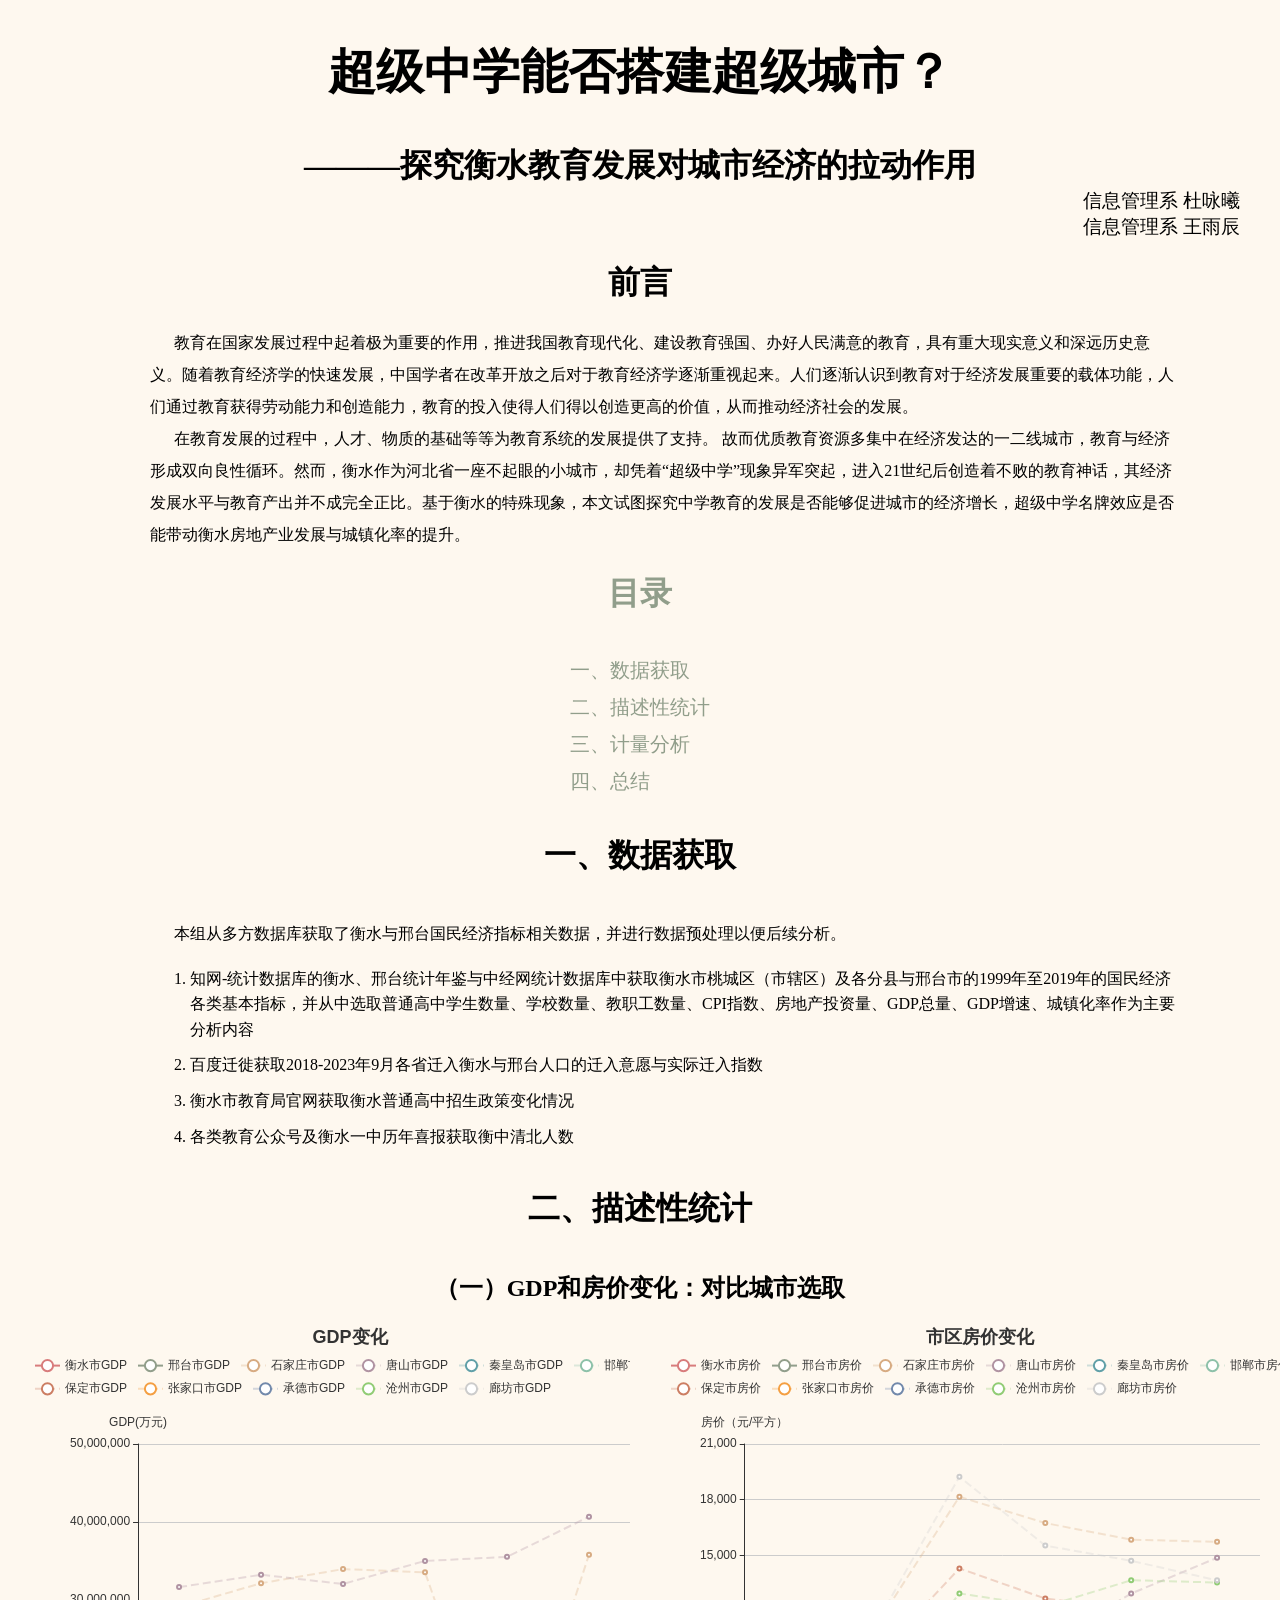
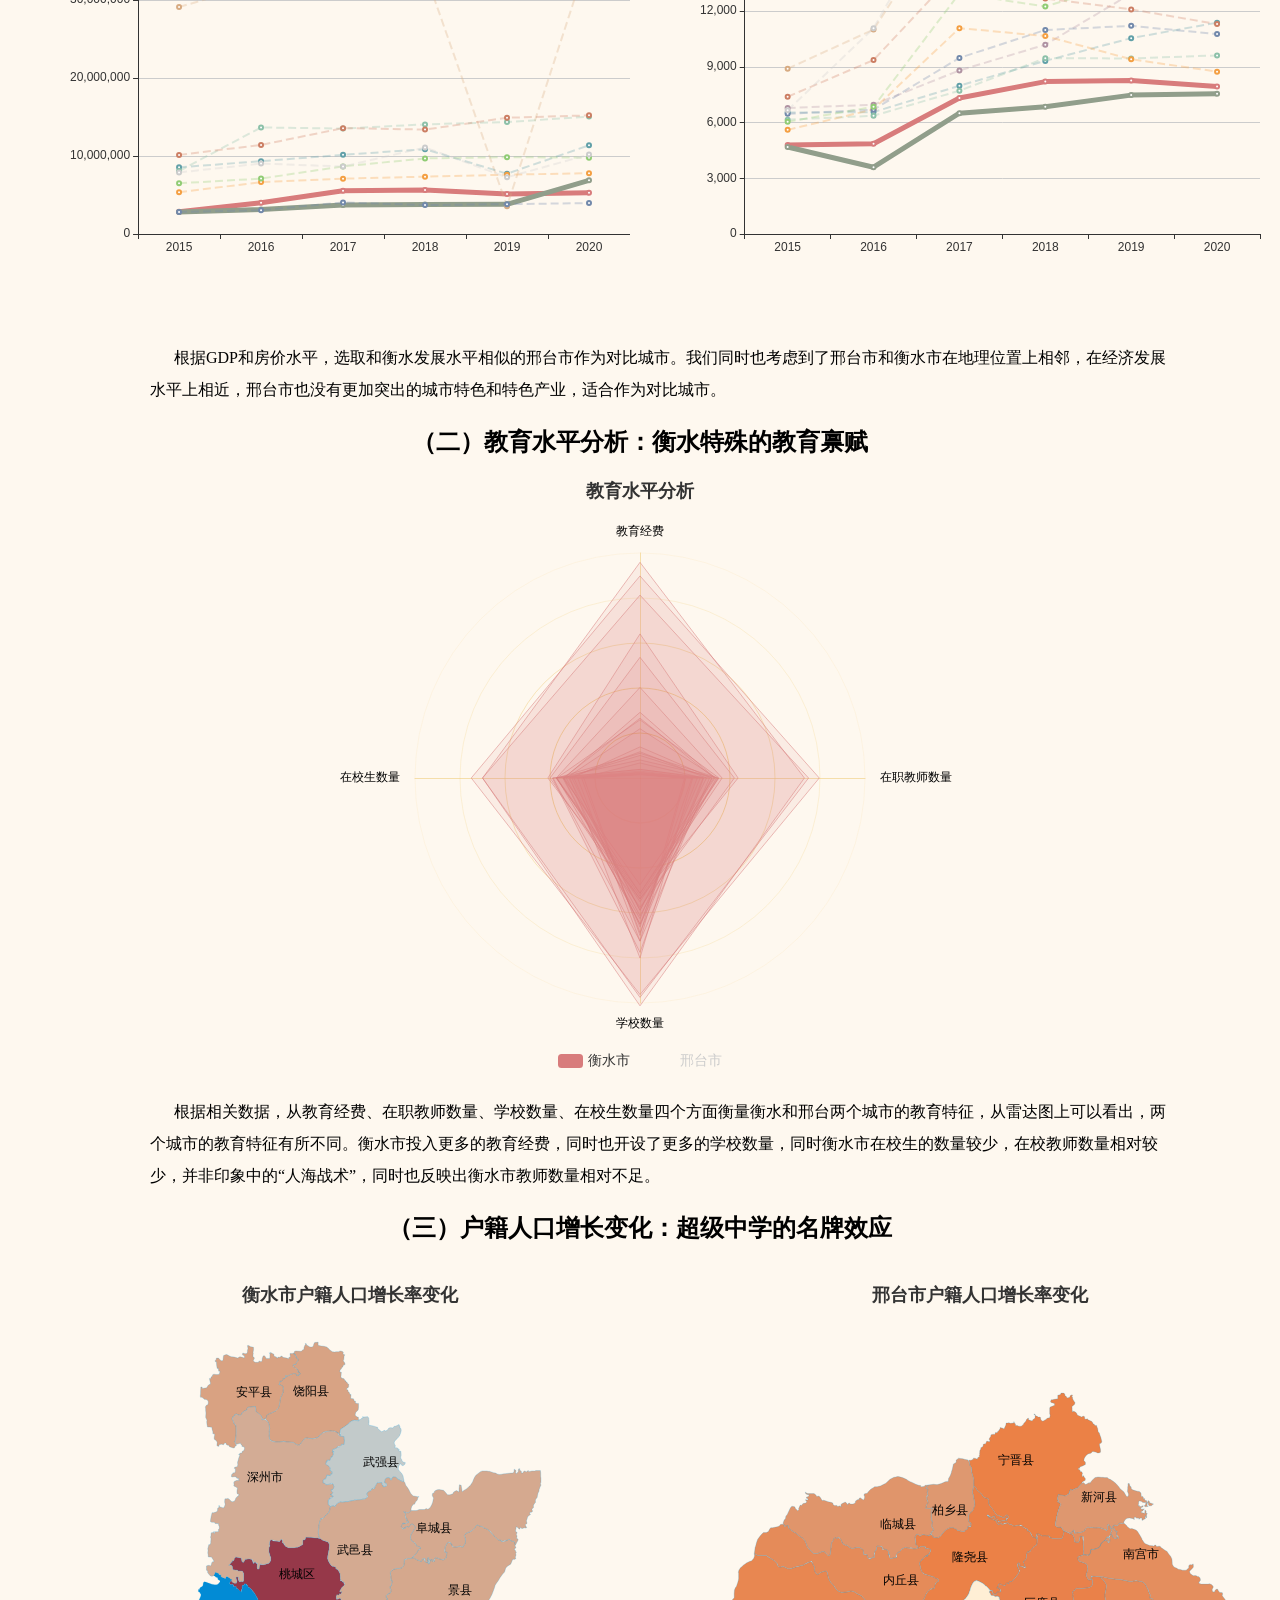
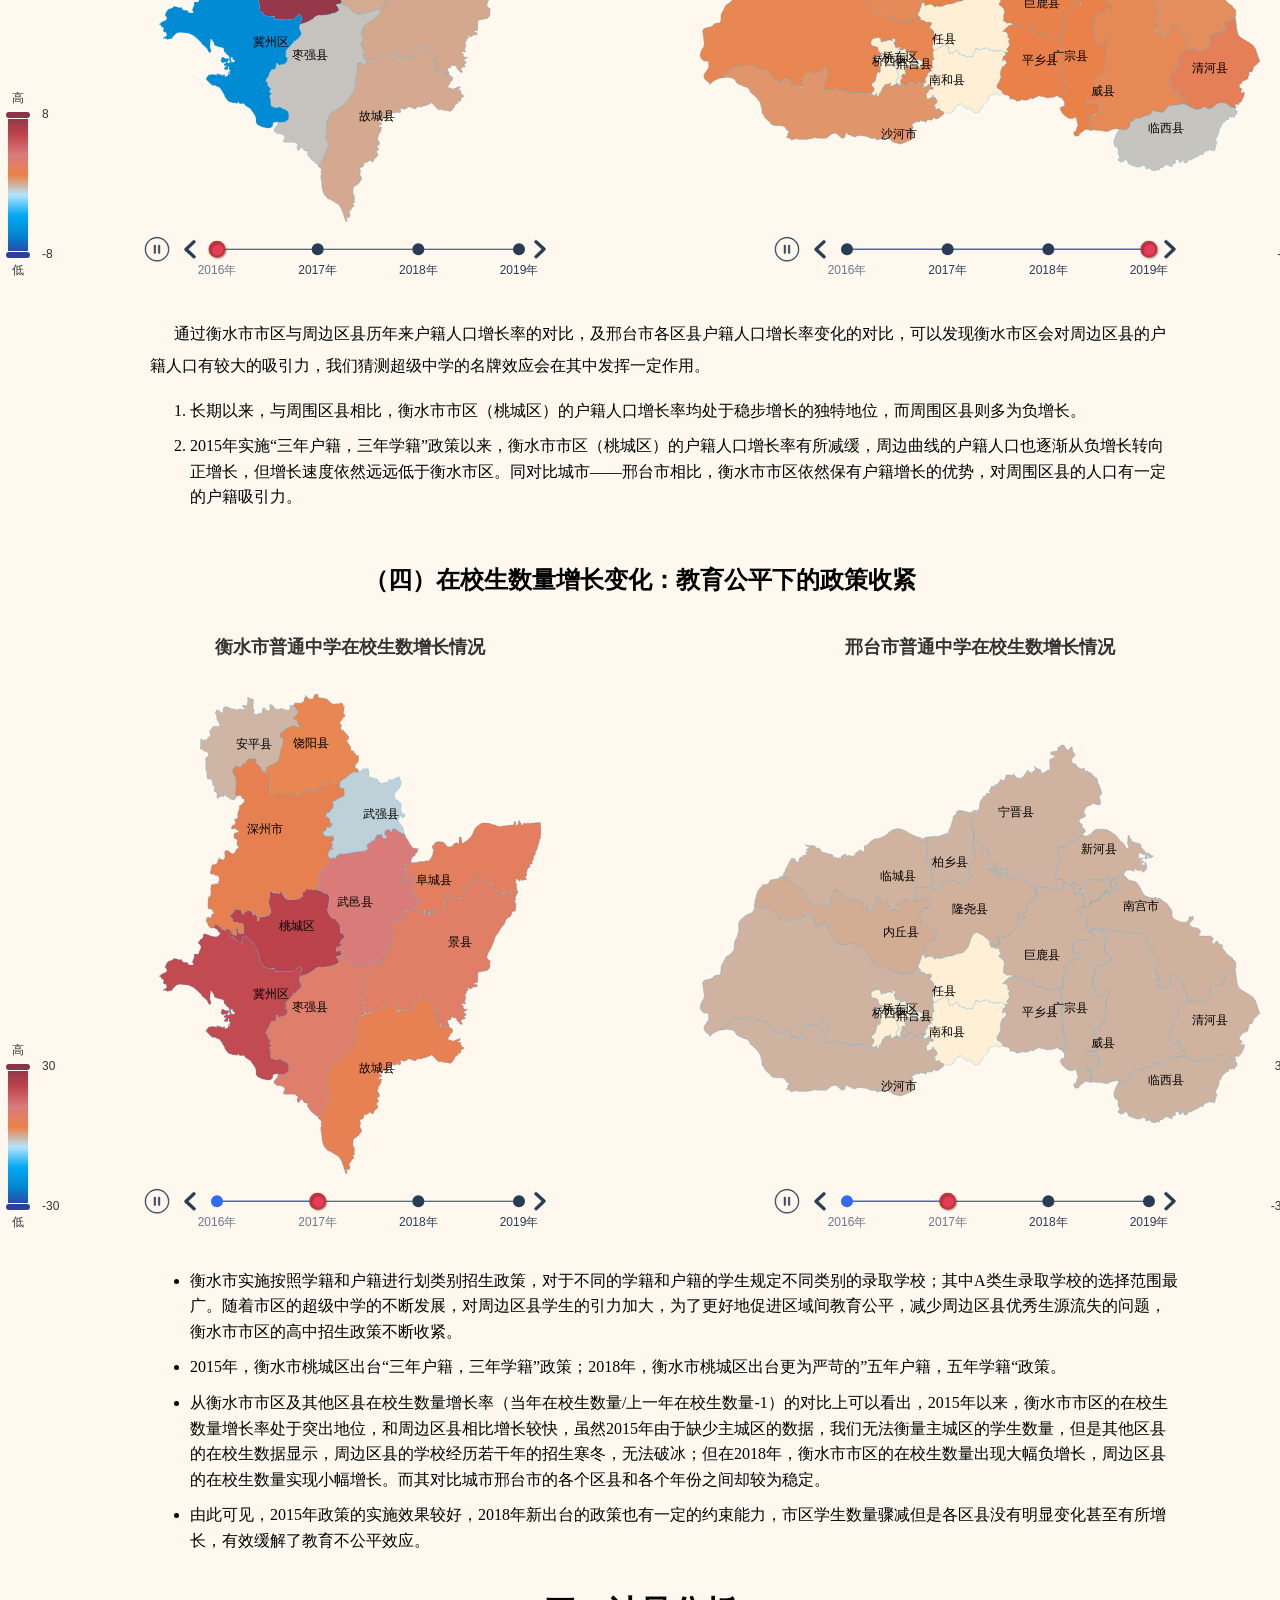
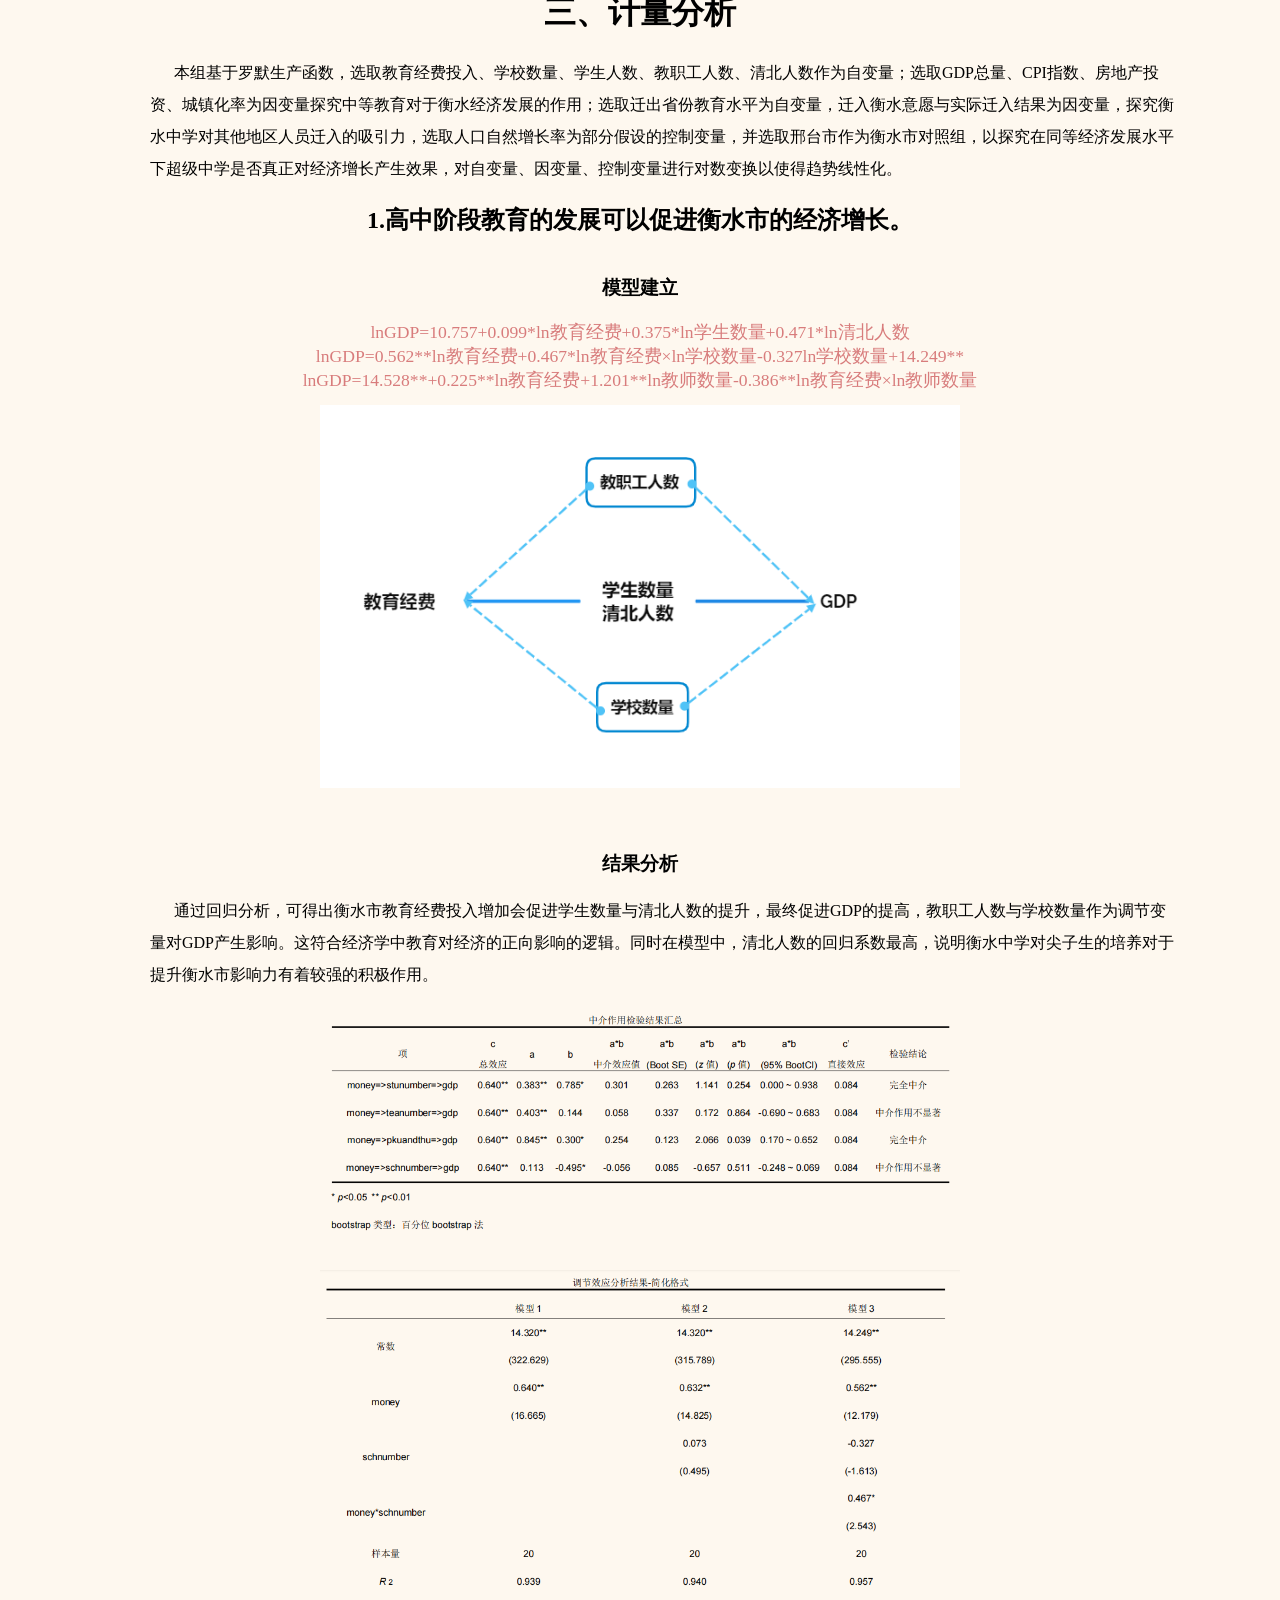
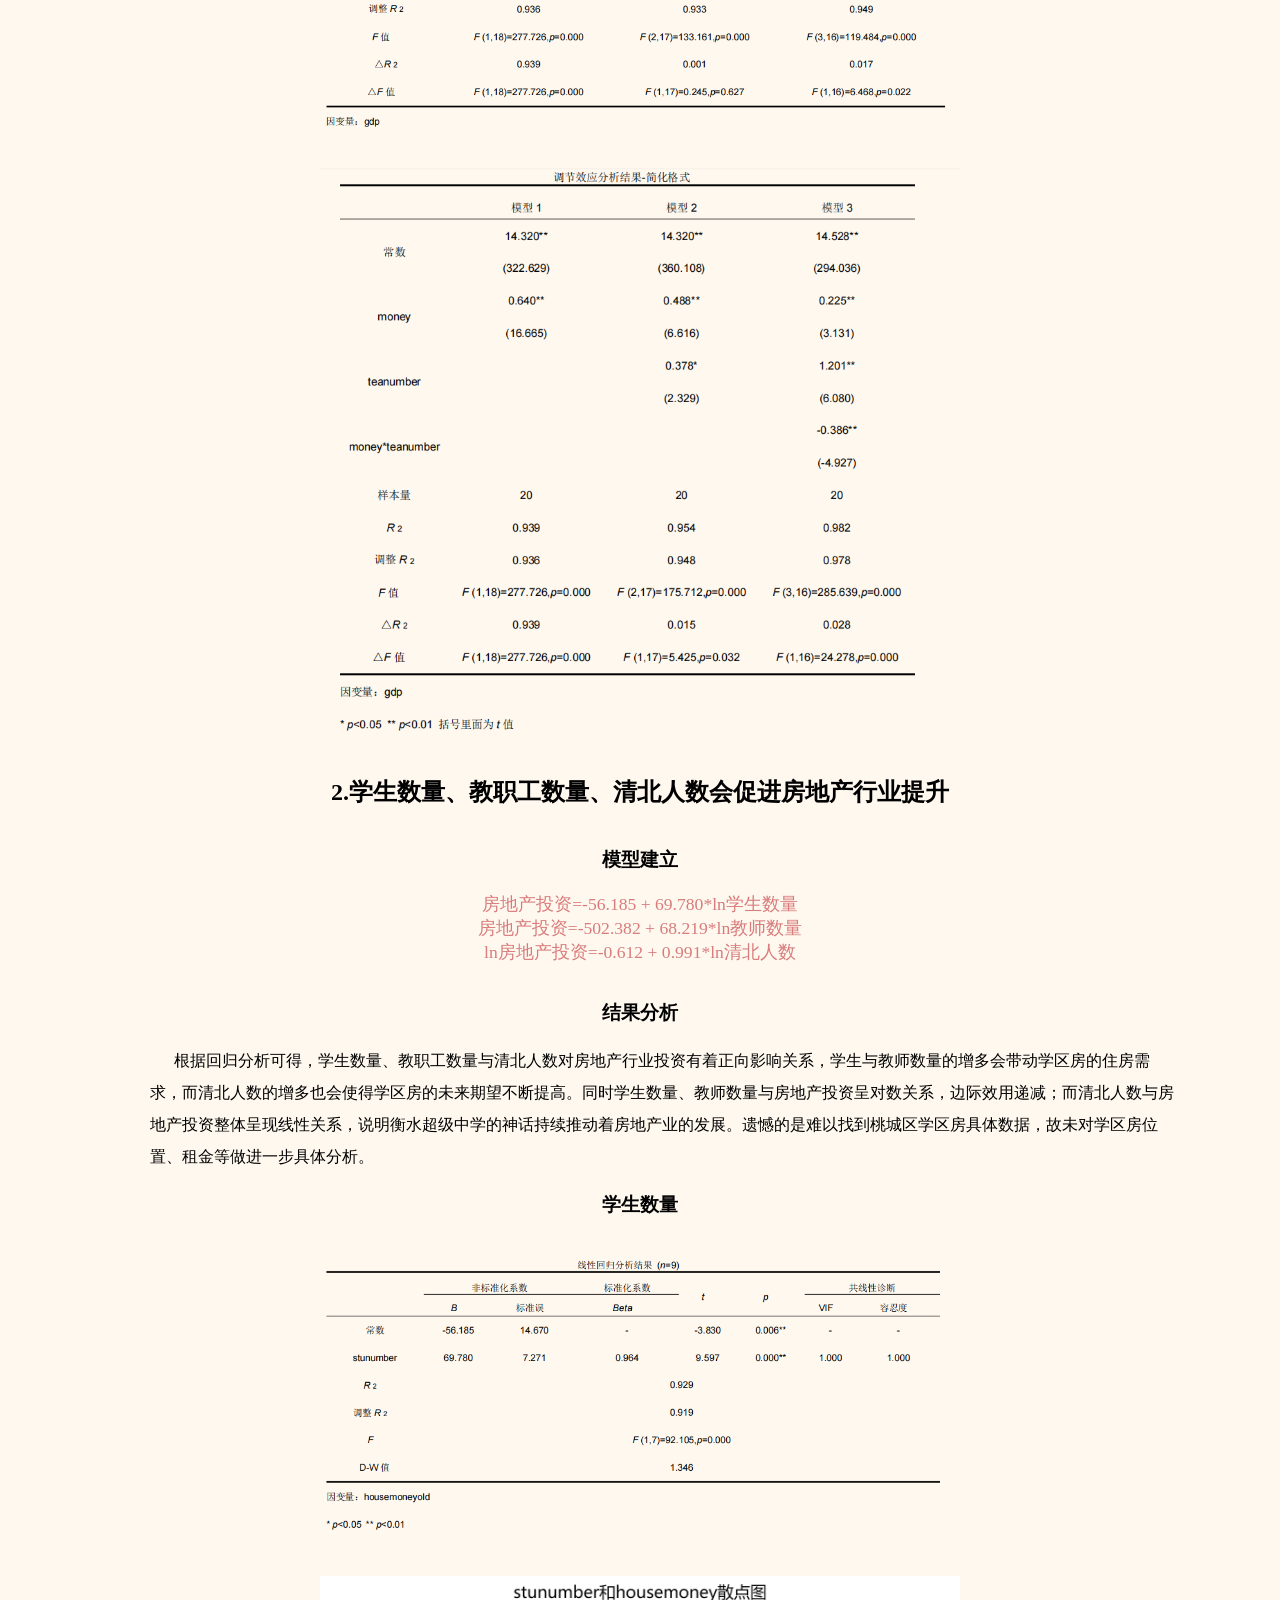
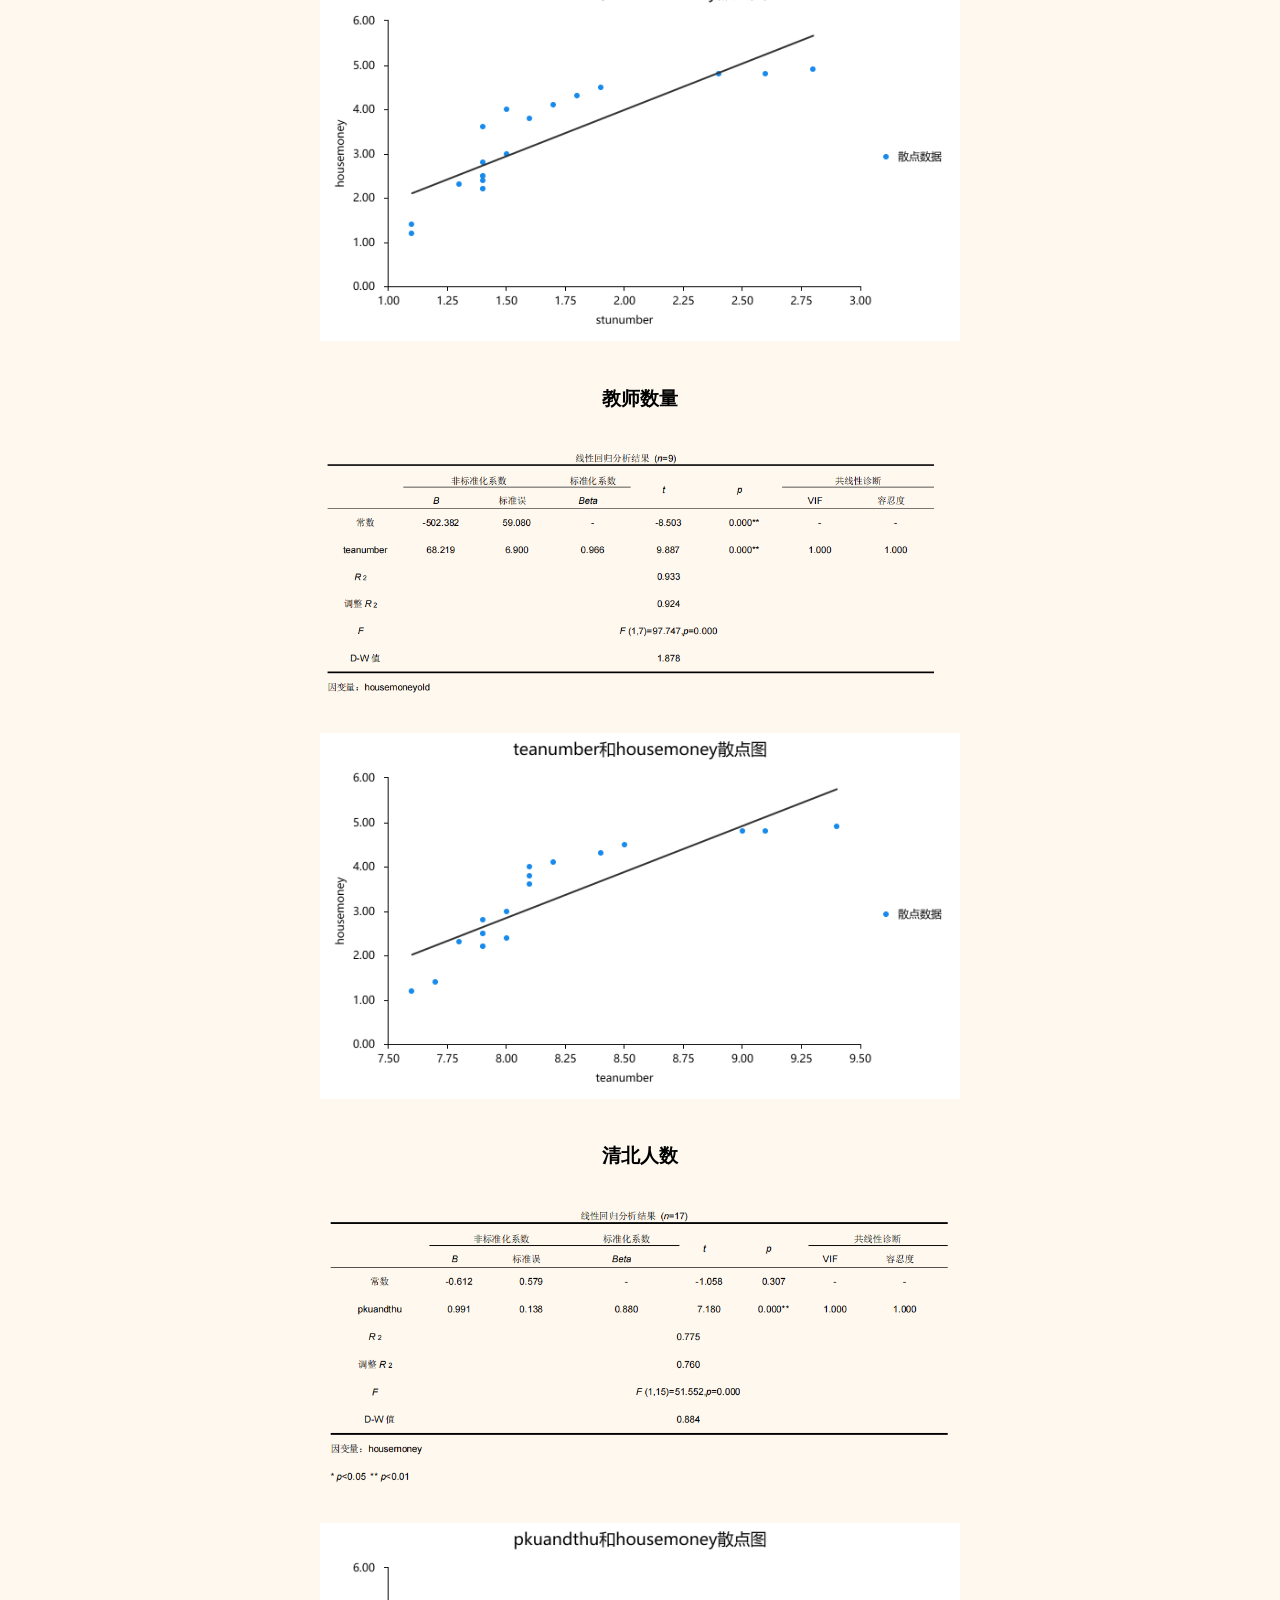
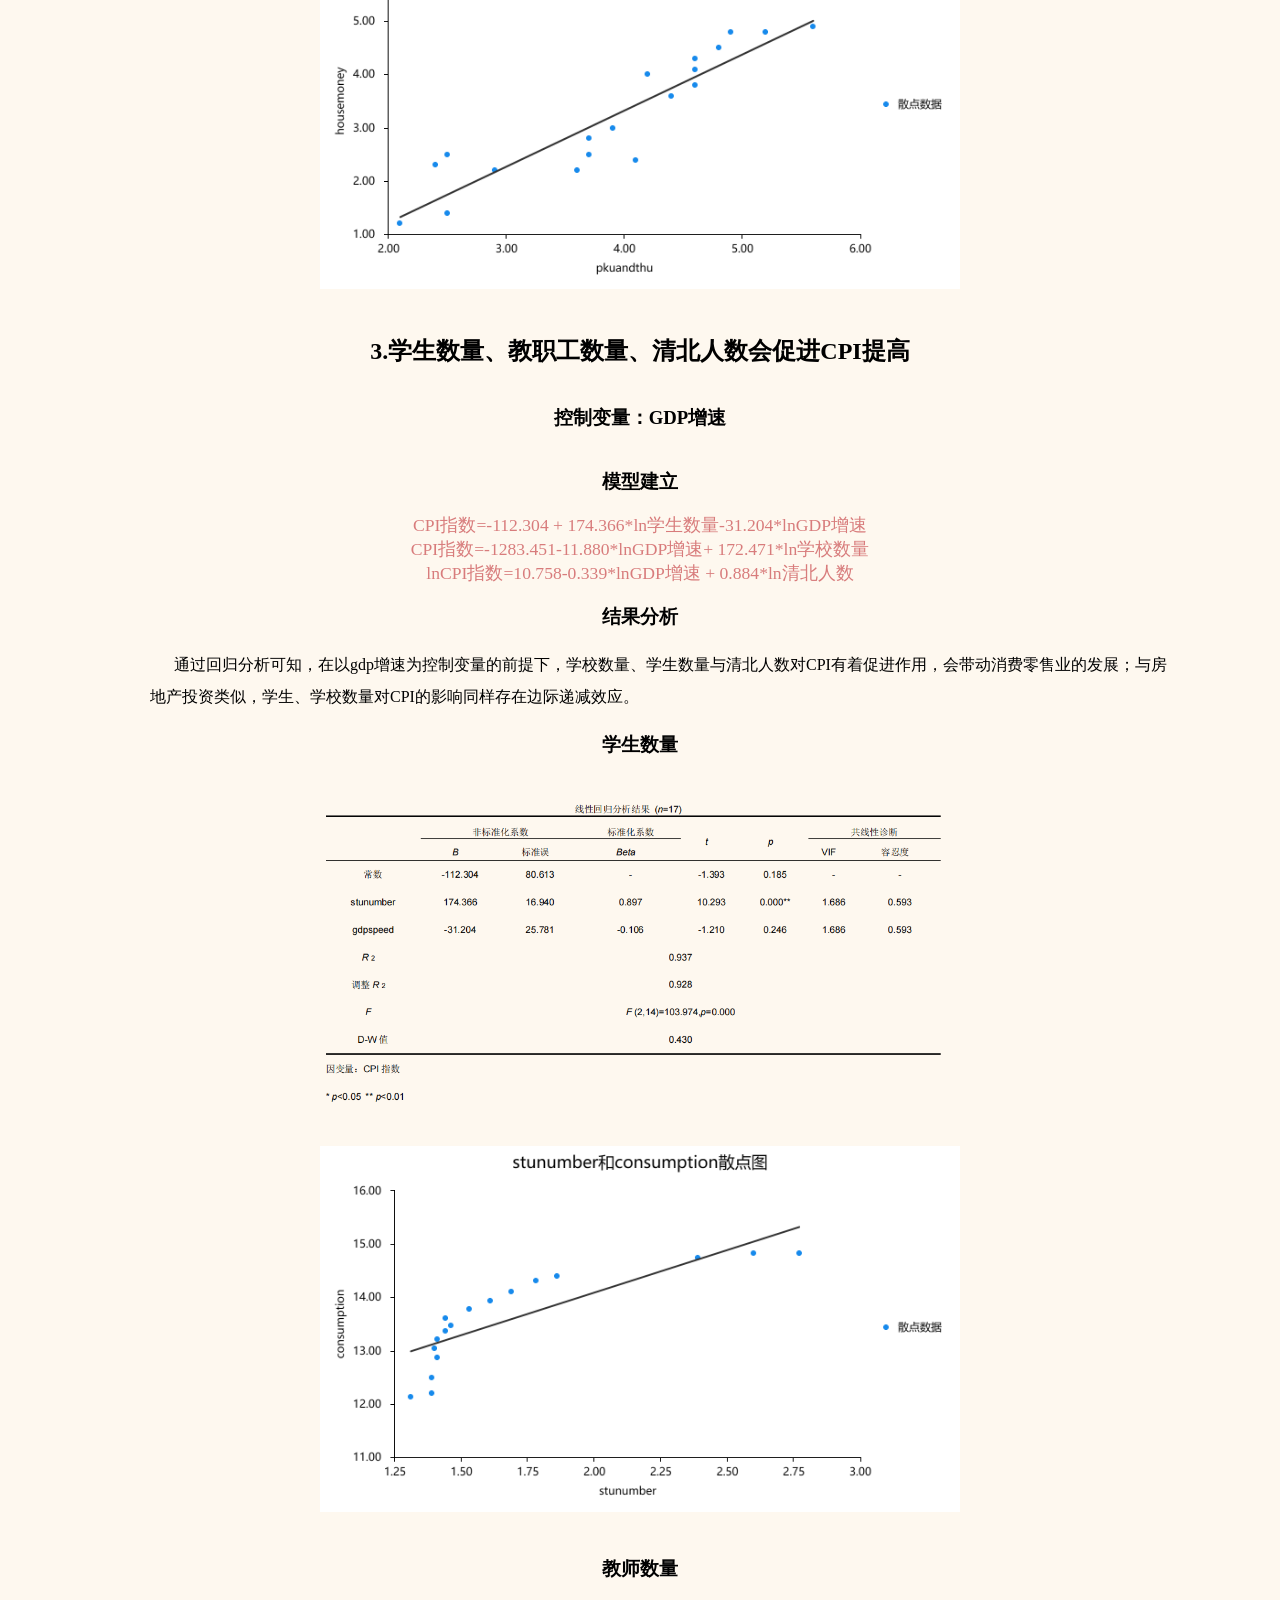
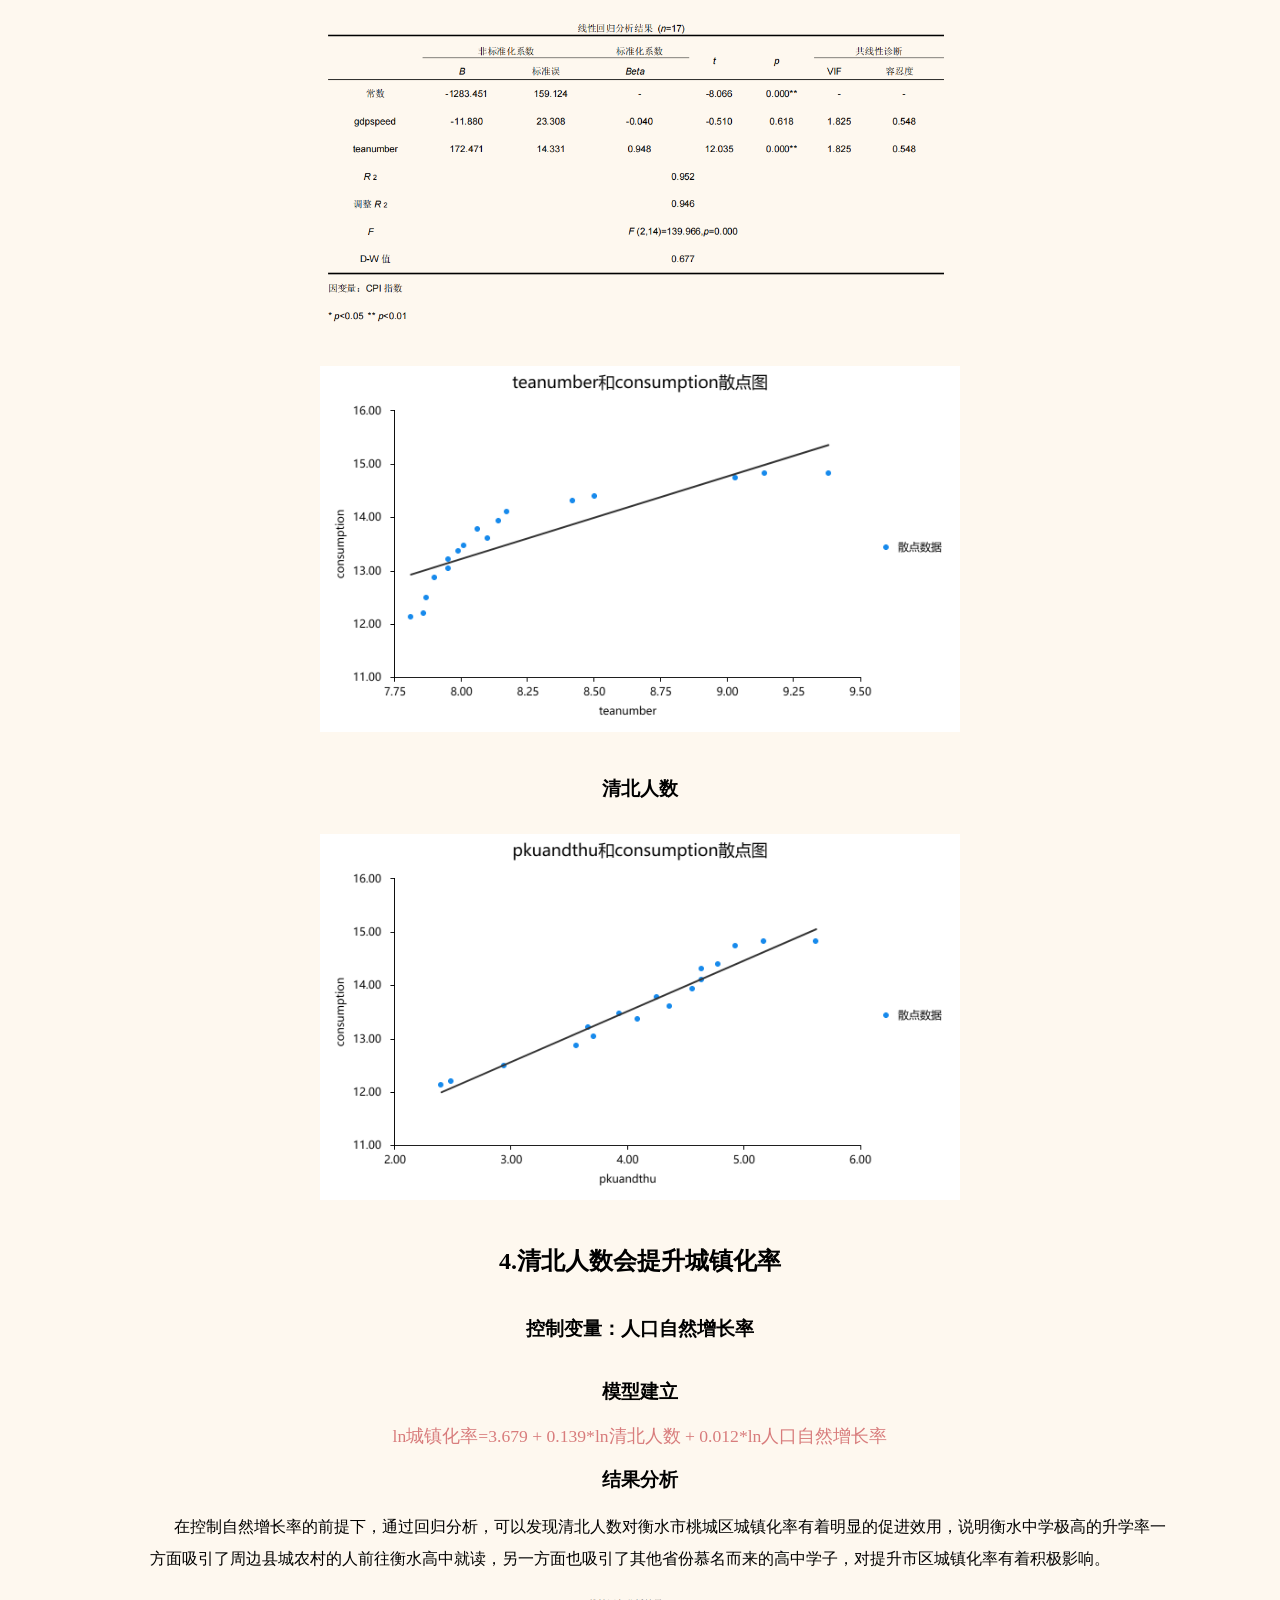
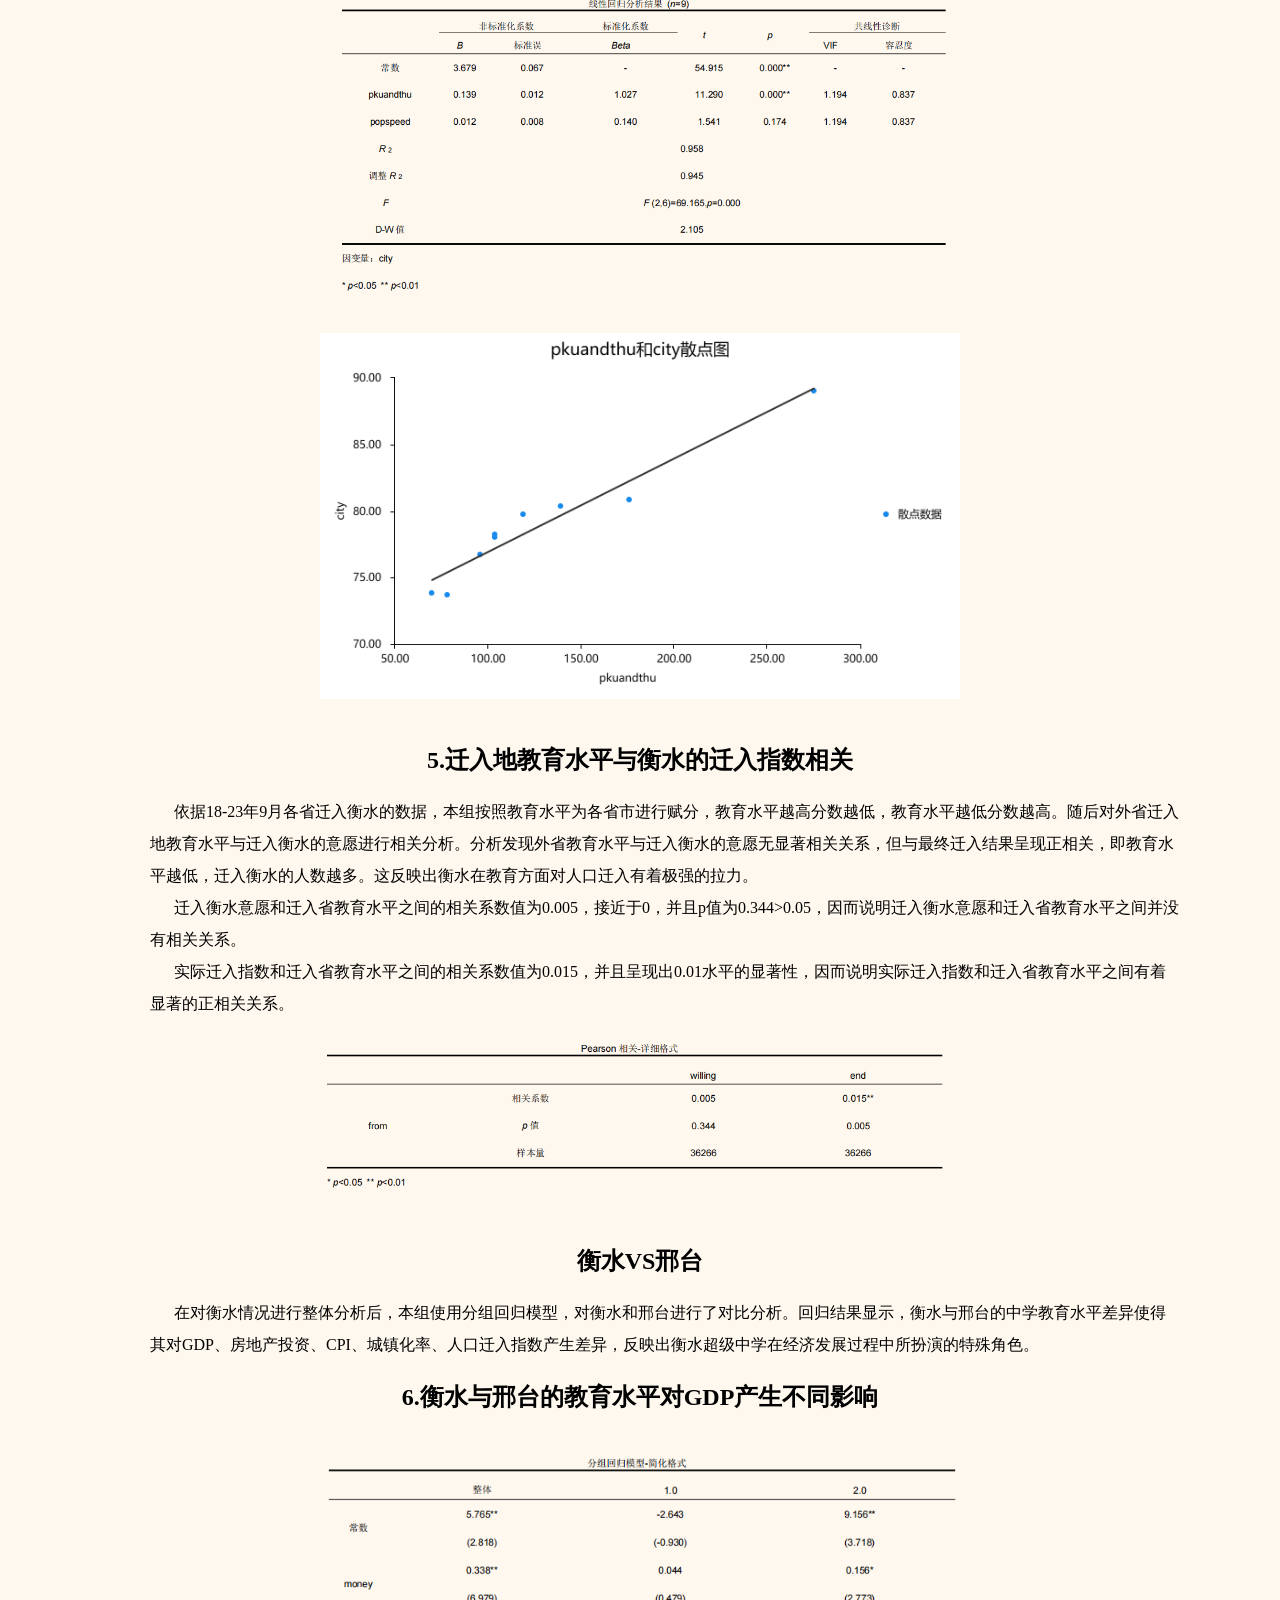
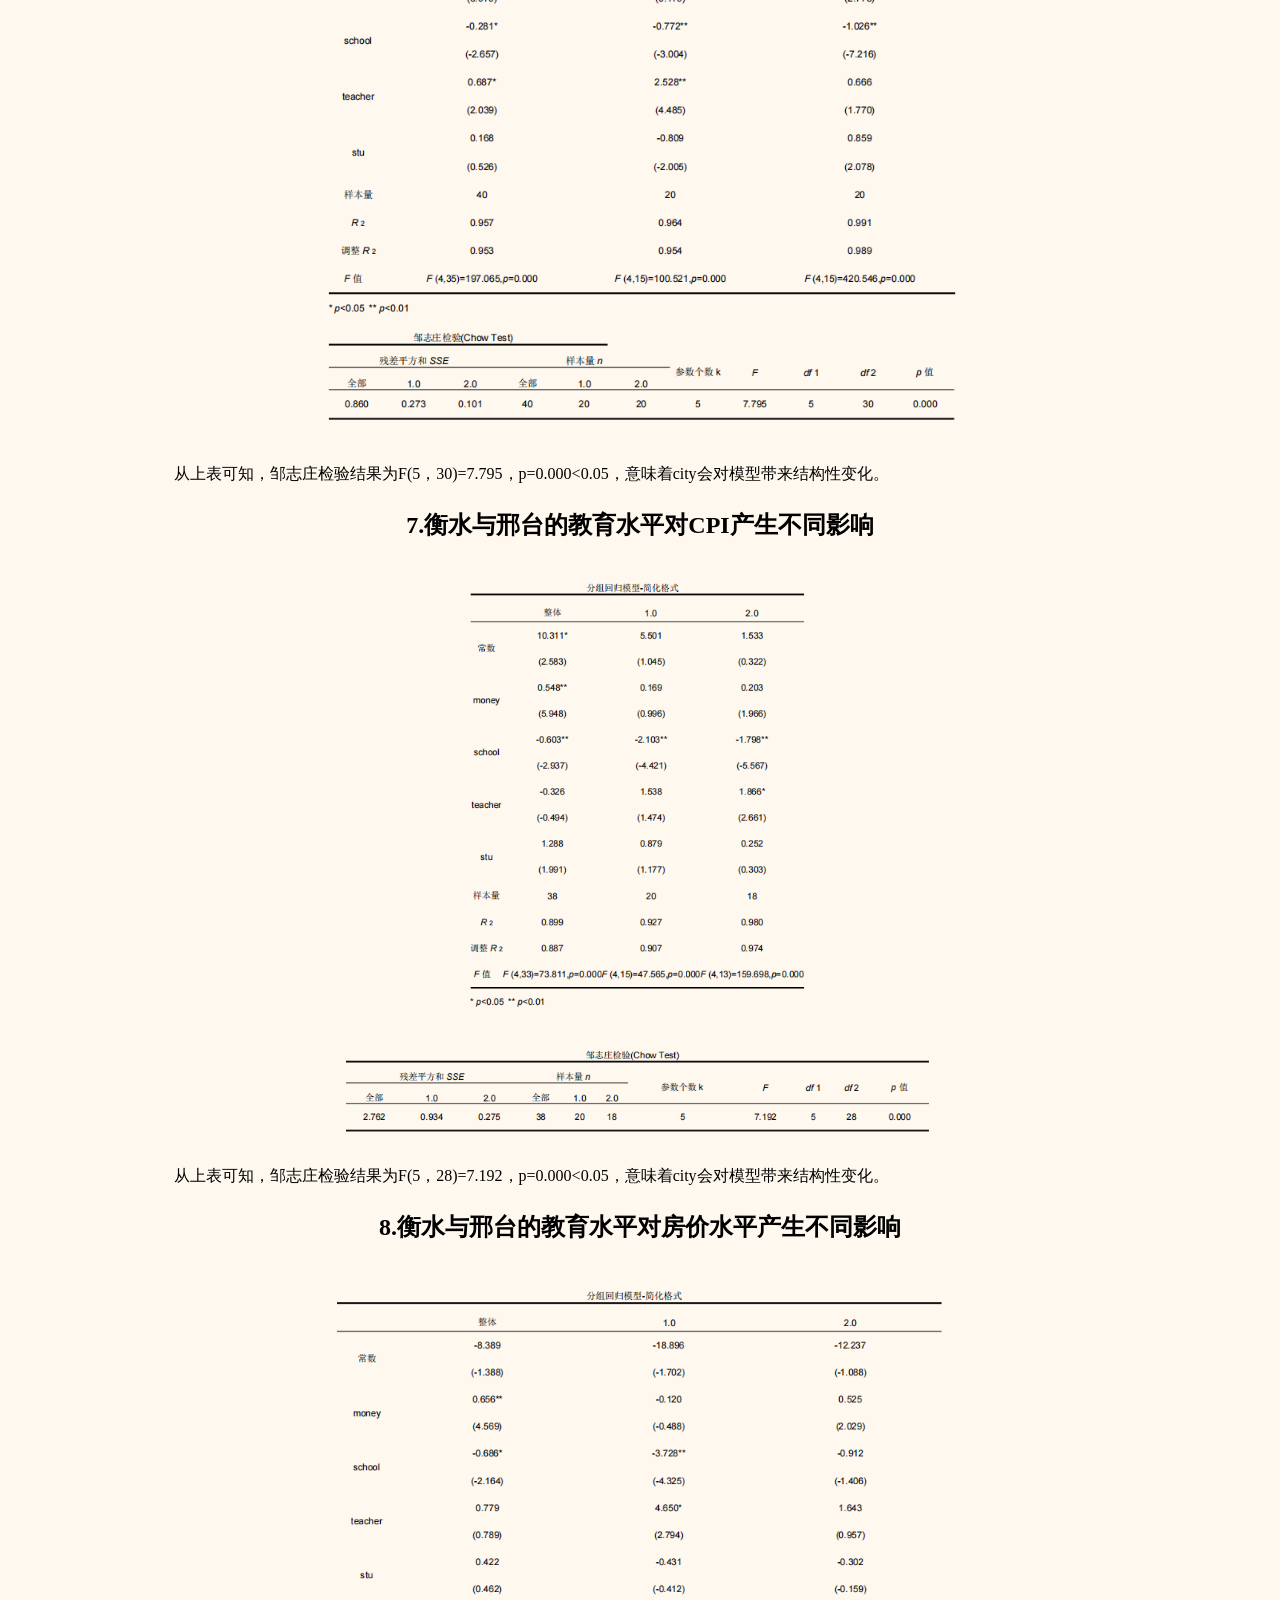
==== commit 108479f3: "尝试使用vscode更改" ====
--- a/BLOG.html
+++ b/BLOG.html
@@ -4,7 +4,7 @@
     <meta charset="UTF-8">
     <meta name="viewport" content="width=device-width, initial-scale=1.0">
     <meta http-equiv="X-UA-Compatible" content="ie=edge">
-    <title>《城市经济学》课程报告报告</title>
+    <title>《城市经济学》课程报告我试试实施</title>
     <link rel="stylesheet" href="BLOG.css"> <!-- 引入外部CSS文件 -->
     <script src="js/echarts.min.js"></script>   
     <script src="js/vintage.js"></script>   <!-- 引入echarts.js -->
